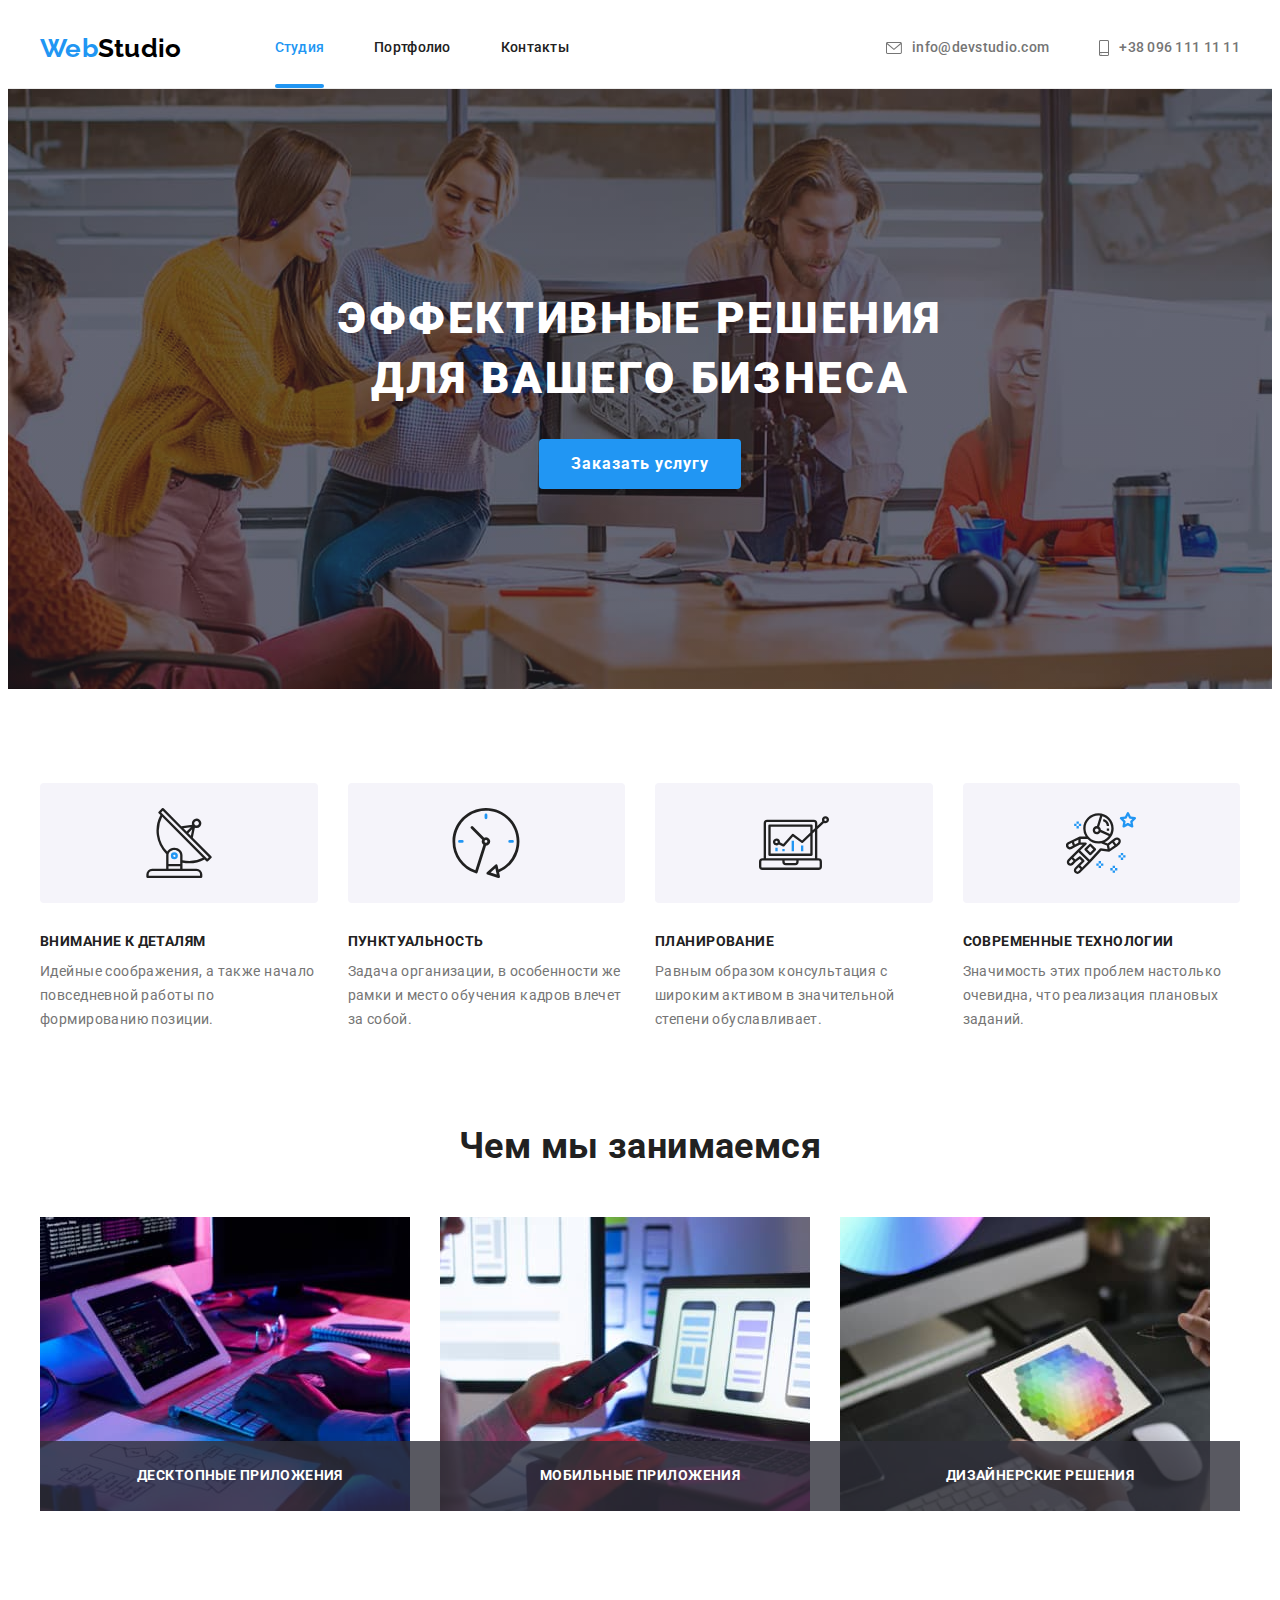
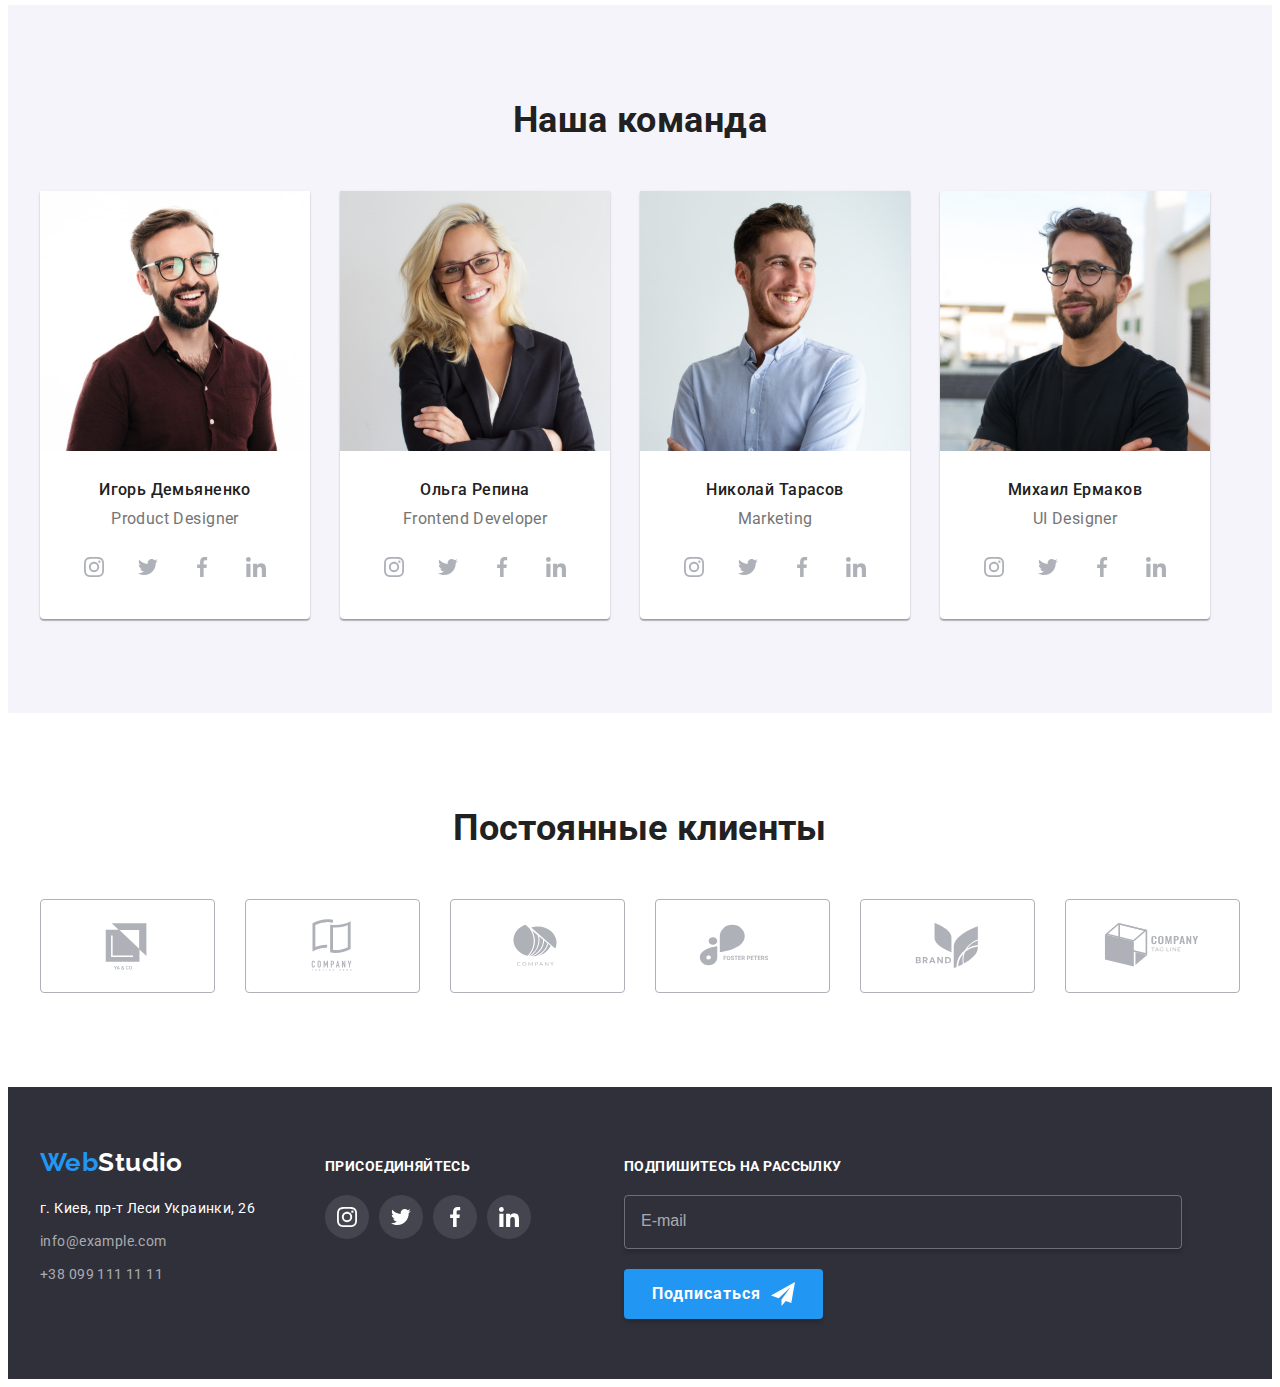
==== index.html @ d8ffeb77 "Copied files from HW-7" ====
<!DOCTYPE html>
<html lang="ru">
  <head>
    <meta charset="UTF-8" />
    <meta http-equiv="X-UA-Compatible" content="IE=edge" />
    <meta name="viewport" content="width=device-width, initial-scale=1.0" />
    <title>Студия</title>
    <!-- FONTS -->
    <link rel="preconnect" href="https://fonts.googleapis.com" />
    <link rel="preconnect" href="https://fonts.gstatic.com" crossorigin />
    <link
      href="https://fonts.googleapis.com/css2?family=Raleway:wght@700&family=Roboto:wght@400;500;700;900&display=swap"
      rel="stylesheet"
    />
    <!-- NORMALIZATION -->
    <link
      rel="stylesheet"
      href="https://cdnjs.cloudflare.com/ajax/libs/modern-normalize/1.1.0/modern-normalize.min.css"
      integrity="sha512-wpPYUAdjBVSE4KJnH1VR1HeZfpl1ub8YT/NKx4PuQ5NmX2tKuGu6U/JRp5y+Y8XG2tV+wKQpNHVUX03MfMFn9Q=="
      crossorigin="anonymous"
      referrerpolicy="no-referrer"
    />
    <!-- CSS -->
    <link rel="stylesheet" href="./css/main.min.css" />
    <!-- JS -->
    <script src="./js/script.js" defer></script>
  </head>

  <body>
    <!-- HEADER -->
    <header class="header">
      <div class="header__container container">
        <!-- NAVIGATION -->
        <nav class="header__nav">
          <a class="header__logo logo" href="./index.html" lang="en">
            Web<span class="logo__second-word">Studio</span>
          </a>
          <ul class="header__pages">
            <li class="header__page">
              <a class="header__page-link header__page-link--active-page" href="./index.html"
                >Студия</a
              >
            </li>

            <li class="header__page">
              <a class="header__page-link" href="./portfolio.html">Портфолио</a>
            </li>

            <li class="header__page">
              <a class="header__page-link" href="./">Контакты</a>
            </li>
          </ul>
        </nav>

        <!-- CONTACTS -->
        <ul class="header__contacts">
          <li class="header__contact">
            <a class="header__contact-link" href="mailto:info@devstudio.com">
              <svg width="16" height="12" class="header__contact-icon">
                <use href="./images/decoration/icons.svg#envelope"></use>
              </svg>
              info@devstudio.com
            </a>
          </li>

          <li class="header__contact">
            <a class="header__contact-link" href="tel:+380961111111">
              <svg width="10" height="16" class="header__contact-icon">
                <use href="./images/decoration/icons.svg#phone"></use>
              </svg>
              +38 096 111 11 11
            </a>
          </li>
        </ul>
      </div>
    </header>

    <!-- MAIN -->
    <main>
      <!-- HERO -->
      <section class="section-hero">
        <div class="container">
          <h1 class="section-hero__section-title">Эффективные решения для вашего бизнеса</h1>
          <button id="section-hero__button" class="section-hero__button" type="button">
            Заказать услугу
          </button>
        </div>

        <!-- MODAL -->
        <div id="modal" class="modal is-hidden">
          <div class="modal__window">
            <button
              id="modal__close-button"
              class="modal__close-button"
              type="button"
              aria-label="Кнопка закрытия модального окна"
            >
              <svg class="modal__close-icon" width="18" height="18">
                <use href="./images/decoration/icons.svg#close-cross"></use>
              </svg>
            </button>
            <h2 class="modal__subtitle">Оставьте свои данные, мы вам перезвоним</h2>
            <form class="modal__request-form" name="callback-request">
              <ul class="modal__fields">
                <li class="modal__field">
                  <label class="modal__input-label" for="request-name"> Имя </label>
                  <input
                    class="name modal__input"
                    type="text"
                    name="name"
                    id="request-name"
                    placeholder=" "
                    autofocus
                    required
                  />
                  <svg class="modal__input-icon" width="18" height="18">
                    <use href="./images/decoration/icons.svg#person"></use>
                  </svg>
                </li>

                <li class="modal__field">
                  <label class="modal__input-label" for="request-phone"> Телефон </label>
                  <input
                    class="phone modal__input"
                    type="tel"
                    name="phone"
                    id="request-phone"
                    placeholder=" "
                    required
                  />
                  <svg class="modal__input-icon" width="18" height="18">
                    <use href="./images/decoration/icons.svg#old-phone"></use>
                  </svg>
                </li>

                <li class="modal__field">
                  <label class="modal__input-label" for="request-mail"> Почта </label>
                  <input
                    class="mail modal__input"
                    type="email"
                    name="mail"
                    id="request-mail"
                    placeholder=" "
                    required
                  />
                  <svg class="modal__input-icon" width="18" height="18">
                    <use href="./images/decoration/icons.svg#envelope-2"></use>
                  </svg>
                </li>

                <li class="modal__field">
                  <label class="modal__input-label" for="request-comment"> Комментарий </label>
                  <textarea
                    class="modal__input modal__input--commentary"
                    name="commentary"
                    id="request-comment"
                    placeholder="Введите текст"
                    autocomplete="off"
                    rows="5"
                  ></textarea>
                </li>
              </ul>

              <label class="modal__agree-label">
                <input
                  class="modal__agree-checkbox"
                  type="checkbox"
                  name="checkbox-agree"
                  required
                />
                <svg class="modal__agree-icon" width="16" height="16">
                  <use href="./images/decoration/icons.svg#check"></use>
                </svg>
                Соглашаюсь с рассылкой и принимаю&nbsp;
                <a class="modal__agreements-link" href="./">Условия договора</a>
              </label>
              <button class="modal__send-button" type="submit">Отправить</button>
            </form>
          </div>
        </div>
      </section>

      <section class="section-advantages">
        <div class="container">
          <h2 class="section-advantages__section-title">Наши преимущества</h2>
          <ul class="section-advantages__advantages-list">
            <li class="section-advantages__advantage">
              <div class="section-advantages__icon-wrapper">
                <svg class="section-advantages__icon" width="70" height="70">
                  <use href="./images/decoration/icons.svg#antenna"></use>
                </svg>
              </div>
              <h3 class="section-advantages__subtitle">Внимание к деталям</h3>
              <p class="section-advantages__text">
                Идейные соображения, а также начало повседневной работы по формированию позиции.
              </p>
            </li>

            <li class="section-advantages__advantage">
              <div class="section-advantages__icon-wrapper">
                <svg class="section-advantages__icon" width="70" height="70">
                  <use href="./images/decoration/icons.svg#clock"></use>
                </svg>
              </div>
              <h3 class="section-advantages__subtitle">Пунктуальность</h3>
              <p class="section-advantages__text">
                Задача организации, в особенности же рамки и место обучения кадров влечет за собой.
              </p>
            </li>

            <li class="section-advantages__advantage">
              <div class="section-advantages__icon-wrapper">
                <svg class="section-advantages__icon" width="70" height="70">
                  <use href="./images/decoration/icons.svg#diagram"></use>
                </svg>
              </div>
              <h3 class="section-advantages__subtitle">Планирование</h3>
              <p class="section-advantages__text">
                Равным образом консультация с широким активом в значительной степени обуславливает.
              </p>
            </li>

            <li class="section-advantages__advantage">
              <div class="section-advantages__icon-wrapper">
                <svg class="section-advantages__icon" width="70" height="70">
                  <use href="./images/decoration/icons.svg#astronaut"></use>
                </svg>
              </div>
              <h3 class="section-advantages__subtitle">Современные технологии</h3>
              <p class="section-advantages__text">
                Значимость этих проблем настолько очевидна, что реализация плановых заданий.
              </p>
            </li>
          </ul>
        </div>
      </section>

      <section class="section-services">
        <div class="container">
          <h2 class="section-services__section-title">Чем мы занимаемся</h2>
          <ul class="section-services__services-list">
            <li class="section-services__service">
              <div class="section-services__img-wrapper">
                <img
                  class="section-services__img"
                  src="./images/content/our-work/whatwedo_1.jpg"
                  alt="Человек набирает текст на планшете за рабочим столом"
                  width="370"
                  height="294"
                />
                <h3 class="section-services__img-description">Десктопные приложения</h3>
              </div>
            </li>
            <li class="section-services__service">
              <div class="section-services__img-wrapper">
                <img
                  class="section-services__img"
                  src="./images/content/our-work/whatwedo_2.jpg"
                  alt="Человек работает за ноутбуком"
                  width="370"
                  height="294"
                />
                <h3 class="section-services__img-description">Мобильные приложения</h3>
              </div>
            </li>
            <li class="section-services__service">
              <div class="section-services__img-wrapper">
                <img
                  class="section-services__img"
                  src="./images/content/our-work/whatwedo_3.jpg"
                  alt="Человек рассматривает цветовую палитру на планшете"
                  width="370"
                  height="294"
                />
                <h3 class="section-services__img-description">Дизайнерские решения</h3>
              </div>
            </li>
          </ul>
        </div>
      </section>

      <section class="section-team">
        <div class="container">
          <h2 class="section-team__section-title">Наша команда</h2>
          <ul class="section-team__team-list">
            <li class="section-team__card">
              <div class="section-team__img-wrapper">
                <img
                  class="section-team__photo"
                  src="./images/content/team/employee_1.jpg"
                  alt="Улыбающийся мужчина в очках"
                  width="270"
                  height="260"
                />
              </div>
              <div class="section-team__card-meta">
                <h3 class="section-team__meta-subtitle">Игорь Демьяненко</h3>
                <p class="section-team__meta-description" lang="en">Product Designer</p>
                <ul class="socials">
                  <li class="socials__social">
                    <a
                      href="https://www.instagram.com"
                      class="socials__link"
                      target="_blank"
                      rel="noopener noreferrer"
                      aria-label="Ссылка на аккаунт в инстаграме"
                    >
                      <svg
                        class="socials__icon"
                        width="20"
                        height="20"
                        aria-label="Ссылка на аккаунт в инстаграме"
                      >
                        <use href="./images/decoration/icons.svg#logo-instagram"></use>
                      </svg>
                    </a>
                  </li>
                  <li class="socials__social">
                    <a
                      href="https://www.twitter.com"
                      class="socials__link"
                      target="_blank"
                      rel="noopener noreferrer"
                      aria-label="Ссылка на аккаунт в твиттере"
                    >
                      <svg class="socials__icon" width="20" height="20">
                        <use href="./images/decoration/icons.svg#logo-twitter"></use>
                      </svg>
                    </a>
                  </li>
                  <li class="socials__social">
                    <a
                      href="https://www.facebook.com"
                      class="socials__link"
                      target="_blank"
                      rel="noopener noreferrer"
                      aria-label="Ссылка на аккаунт в фейсбуке"
                    >
                      <svg class="socials__icon" width="20" height="20">
                        <use href="./images/decoration/icons.svg#logo-facebook"></use>
                      </svg>
                    </a>
                  </li>
                  <li class="socials__social">
                    <a
                      href="https://www.linkedin.com"
                      class="socials__link"
                      target="_blank"
                      rel="noopener noreferrer"
                      aria-label="Ссылка на аккаунт в линкедин"
                    >
                      <svg class="socials__icon" width="20" height="20">
                        <use href="./images/decoration/icons.svg#logo-linkedin"></use>
                      </svg>
                    </a>
                  </li>
                </ul>
              </div>
            </li>

            <li class="section-team__card">
              <div class="section-team__img-wrapper">
                <img
                  class="section-team__photo"
                  src="./images/content/team/employee_2.jpg"
                  alt="Улыбающаяся женщина в очках"
                  width="270"
                  height="260"
                />
              </div>
              <div class="section-team__card-meta">
                <h3 class="section-team__meta-subtitle">Ольга Репина</h3>
                <p class="section-team__meta-description" lang="en">Frontend Developer</p>

                <ul class="socials">
                  <li class="socials__social">
                    <a
                      href="https://www.instagram.com"
                      class="socials__link"
                      target="_blank"
                      rel="noopener noreferrer"
                      aria-label="Ссылка на аккаунт в инстаграме"
                    >
                      <svg
                        class="socials__icon"
                        width="20"
                        height="20"
                        aria-label="Ссылка на аккаунт в инстаграме"
                      >
                        <use href="./images/decoration/icons.svg#logo-instagram"></use>
                      </svg>
                    </a>
                  </li>
                  <li class="socials__social">
                    <a
                      href="https://www.twitter.com"
                      class="socials__link"
                      target="_blank"
                      rel="noopener noreferrer"
                      aria-label="Ссылка на аккаунт в твиттере"
                    >
                      <svg class="socials__icon" width="20" height="20">
                        <use href="./images/decoration/icons.svg#logo-twitter"></use>
                      </svg>
                    </a>
                  </li>
                  <li class="socials__social">
                    <a
                      href="https://www.facebook.com"
                      class="socials__link"
                      target="_blank"
                      rel="noopener noreferrer"
                      aria-label="Ссылка на аккаунт в фейсбуке"
                    >
                      <svg class="socials__icon" width="20" height="20">
                        <use href="./images/decoration/icons.svg#logo-facebook"></use>
                      </svg>
                    </a>
                  </li>
                  <li class="socials__social">
                    <a
                      href="https://www.linkedin.com"
                      class="socials__link"
                      target="_blank"
                      rel="noopener noreferrer"
                      aria-label="Ссылка на аккаунт в линкедине"
                    >
                      <svg class="socials__icon" width="20" height="20">
                        <use href="./images/decoration/icons.svg#logo-linkedin"></use>
                      </svg>
                    </a>
                  </li>
                </ul>
              </div>
            </li>

            <li class="section-team__card">
              <div class="section-team__img-wrapper">
                <img
                  class="section-team__photo"
                  src="./images/content/team/employee_3.jpg"
                  alt="Улыбающийся мужчина"
                  width="270"
                  height="260"
                />
              </div>
              <div class="section-team__card-meta">
                <h3 class="section-team__meta-subtitle">Николай Тарасов</h3>
                <p class="section-team__meta-description" lang="en">Marketing</p>

                <ul class="socials">
                  <li class="socials__social">
                    <a
                      href="https://www.instagram.com"
                      class="socials__link"
                      target="_blank"
                      rel="noopener noreferrer"
                      aria-label="Ссылка на аккаунт в инстаграме"
                    >
                      <svg
                        class="socials__icon"
                        width="20"
                        height="20"
                        aria-label="Ссылка на аккаунт в инстаграме"
                      >
                        <use href="./images/decoration/icons.svg#logo-instagram"></use>
                      </svg>
                    </a>
                  </li>
                  <li class="socials__social">
                    <a
                      href="https://www.twitter.com"
                      class="socials__link"
                      target="_blank"
                      rel="noopener noreferrer"
                      aria-label="Ссылка на аккаунт в твиттере"
                    >
                      <svg class="socials__icon" width="20" height="20">
                        <use href="./images/decoration/icons.svg#logo-twitter"></use>
                      </svg>
                    </a>
                  </li>
                  <li class="socials__social">
                    <a
                      href="https://www.facebook.com"
                      class="socials__link"
                      target="_blank"
                      rel="noopener noreferrer"
                      aria-label="Ссылка на аккаунт в фейсбуке"
                    >
                      <svg class="socials__icon" width="20" height="20">
                        <use href="./images/decoration/icons.svg#logo-facebook"></use>
                      </svg>
                    </a>
                  </li>
                  <li class="socials__social">
                    <a
                      href="https://www.linkedin.com"
                      class="socials__link"
                      target="_blank"
                      rel="noopener noreferrer"
                      aria-label="Ссылка на аккаунт в линкедине"
                    >
                      <svg class="socials__icon" width="20" height="20">
                        <use href="./images/decoration/icons.svg#logo-linkedin"></use>
                      </svg>
                    </a>
                  </li>
                </ul>
              </div>
            </li>

            <li class="section-team__card">
              <div class="section-team__img-wrapper">
                <img
                  class="section-team__photo"
                  src="./images/content/team/employee_4.jpg"
                  alt="Улыбающийся мужчина в очках"
                  width="270"
                  height="260"
                />
              </div>
              <div class="section-team__card-meta">
                <h3 class="section-team__meta-subtitle">Михаил Ермаков</h3>
                <p class="section-team__meta-description" lang="en">UI Designer</p>

                <ul class="socials">
                  <li class="socials__social">
                    <a
                      href="https://www.instagram.com"
                      class="socials__link"
                      target="_blank"
                      rel="noopener noreferrer"
                      aria-label="Ссылка на аккаунт в инстаграме"
                    >
                      <svg
                        class="socials__icon"
                        width="20"
                        height="20"
                        aria-label="Ссылка на аккаунт в инстаграме"
                      >
                        <use href="./images/decoration/icons.svg#logo-instagram"></use>
                      </svg>
                    </a>
                  </li>
                  <li class="socials__social">
                    <a
                      href="https://www.twitter.com"
                      class="socials__link"
                      target="_blank"
                      rel="noopener noreferrer"
                      aria-label="Ссылка на аккаунт в твиттере"
                    >
                      <svg class="socials__icon" width="20" height="20">
                        <use href="./images/decoration/icons.svg#logo-twitter"></use>
                      </svg>
                    </a>
                  </li>
                  <li class="socials__social">
                    <a
                      href="https://www.facebook.com"
                      class="socials__link"
                      target="_blank"
                      rel="noopener noreferrer"
                      aria-label="Ссылка на аккаунт в фейсбуке"
                    >
                      <svg class="socials__icon" width="20" height="20">
                        <use href="./images/decoration/icons.svg#logo-facebook"></use>
                      </svg>
                    </a>
                  </li>
                  <li class="socials__social">
                    <a
                      href="https://www.linkedin.com"
                      class="socials__link"
                      target="_blank"
                      rel="noopener noreferrer"
                      aria-label="Ссылка на аккаунт в линкедине"
                    >
                      <svg class="socials__icon" width="20" height="20">
                        <use href="./images/decoration/icons.svg#logo-linkedin"></use>
                      </svg>
                    </a>
                  </li>
                </ul>
              </div>
            </li>
          </ul>
        </div>
      </section>

      <section class="section-clients">
        <div class="container">
          <h2 class="section-clients__section-title">Постоянные клиенты</h2>
          <ul class="section-clients__clients-list">
            <li class="section-clients__client">
              <a
                href="./"
                class="section-clients__link"
                target="_blank"
                rel="noopener noreferrer"
                aria-label="Ссылка на страницу клиента 1"
              >
                <svg width="106" height="60" class="section-clients__icon">
                  <use href="./images/decoration/icons.svg#logo-client-1"></use>
                </svg>
              </a>
            </li>

            <li class="section-clients__client">
              <a
                href="./"
                class="section-clients__link"
                target="_blank"
                rel="noopener noreferrer"
                aria-label="Ссылка на страницу клиента 2"
              >
                <svg width="106" height="60" class="section-clients__icon">
                  <use href="./images/decoration/icons.svg#logo-client-2"></use>
                </svg>
              </a>
            </li>

            <li class="section-clients__client">
              <a
                href="./"
                class="section-clients__link"
                target="_blank"
                rel="noopener noreferrer"
                aria-label="Ссылка на страницу клиента 3"
              >
                <svg width="106" height="60" class="section-clients__icon">
                  <use href="./images/decoration/icons.svg#logo-client-3"></use>
                </svg>
              </a>
            </li>

            <li class="section-clients__client">
              <a
                href="./"
                class="section-clients__link"
                target="_blank"
                rel="noopener noreferrer"
                aria-label="Ссылка на страницу клиента 4"
              >
                <svg width="106" height="60" class="section-clients__icon">
                  <use href="./images/decoration/icons.svg#logo-client-4"></use>
                </svg>
              </a>
            </li>

            <li class="section-clients__client">
              <a
                href="./"
                class="section-clients__link"
                target="_blank"
                rel="noopener noreferrer"
                aria-label="Ссылка на страницу клиента 5"
              >
                <svg width="106" height="60" class="section-clients__icon">
                  <use href="./images/decoration/icons.svg#logo-client-5"></use>
                </svg>
              </a>
            </li>

            <li class="section-clients__client">
              <a
                href="./"
                class="section-clients__link"
                target="_blank"
                rel="noopener noreferrer"
                aria-label="Ссылка на страницу клиента 6"
              >
                <svg width="106" height="60" class="section-clients__icon">
                  <use href="./images/decoration/icons.svg#logo-client-6"></use>
                </svg>
              </a>
            </li>
          </ul>
        </div>
      </section>
    </main>

    <!-- FOOTER -->
    <footer class="footer">
      <div class="footer__container container">
        <div class="footer__studio-info">
          <a class="footer__logo logo" href="./index.html" lang="en">
            Web<span class="logo__second-word logo__second-word--light">Studio</span>
          </a>

          <address class="footer__addresses">
            <ul class="footer__addresses-list">
              <li class="footer__address">
                <a
                  class="footer__address-link"
                  href="https://tinyurl.com/yckhjt74"
                  target="_blank"
                  rel="noopener noreferrer"
                >
                  г. Киев, пр-т Леси Украинки, 26
                </a>
              </li>
              <li class="footer__address">
                <a class="footer__address-link" href="mailto:info@example.com">info@example.com</a>
              </li>
              <li class="footer__address">
                <a class="footer__address-link" href="tel:+380991111111">+38 099 111 11 11</a>
              </li>
            </ul>
          </address>
        </div>

        <div class="footer__follow-us">
          <h2 class="footer__follow-subtitle">Присоединяйтесь</h2>
          <ul class="socials">
            <li class="socials__social">
              <a
                href="https://www.instagram.com"
                class="footer__socials-link socials__link"
                target="_blank"
                rel="noopener noreferrer"
                aria-label="Ссылка на аккаунт в инстаграме"
              >
                <svg
                  class="socials__icon"
                  width="20"
                  height="20"
                  aria-label="Ссылка на аккаунт в инстаграме"
                >
                  <use href="./images/decoration/icons.svg#logo-instagram"></use>
                </svg>
              </a>
            </li>
            <li class="socials__social">
              <a
                href="https://www.twitter.com"
                class="footer__socials-link socials__link"
                target="_blank"
                rel="noopener noreferrer"
                aria-label="Ссылка на аккаунт в твиттере"
              >
                <svg class="socials__icon" width="20" height="20">
                  <use href="./images/decoration/icons.svg#logo-twitter"></use>
                </svg>
              </a>
            </li>
            <li class="socials__social">
              <a
                href="https://www.facebook.com"
                class="footer__socials-link socials__link"
                target="_blank"
                rel="noopener noreferrer"
                aria-label="Ссылка на аккаунт в фейсбуке"
              >
                <svg class="socials__icon" width="20" height="20">
                  <use href="./images/decoration/icons.svg#logo-facebook"></use>
                </svg>
              </a>
            </li>
            <li class="socials__social">
              <a
                href="https://www.linkedin.com"
                class="footer__socials-link socials__link"
                target="_blank"
                rel="noopener noreferrer"
                aria-label="Ссылка на аккаунт в линкедине"
              >
                <svg class="socials__icon" width="20" height="20">
                  <use href="./images/decoration/icons.svg#logo-linkedin"></use>
                </svg>
              </a>
            </li>
          </ul>
        </div>

        <form class="footer__subscribe" name="form-subscribe">
          <h2 class="footer__subscribe-subtitle">Подпишитесь на рассылку</h2>
          <input
            class="footer__mail-input"
            name="email"
            type="email"
            placeholder="E-mail"
            aria-label="поле ввода электронной почты"
            required
          />
          <button class="footer__button-send" type="submit">
            Подписаться
            <svg class="footer__button-icon" width="24" height="24">
              <use href="./images/decoration/icons.svg#paperplane"></use>
            </svg>
          </button>
        </form>
      </div>
    </footer>
  </body>
</html>
---- css/main.min.css ----
.section-portfolio__button-filter,.modal__send-button,.section-hero__button,.footer__button-send{font-family:inherit;font-weight:500;font-size:16px;line-height:1.625;letter-spacing:inherit;border-radius:4px;min-width:73px;padding:6px 22px;background-color:#f5f4fa;border-width:0px;color:#212121}.section-portfolio__button-filter:hover,.modal__send-button:hover,.section-hero__button:hover,.footer__button-send:hover,.section-portfolio__button-filter:focus,.modal__send-button:focus,.section-hero__button:focus,.footer__button-send:focus{background-color:#2196f3;-webkit-box-shadow:0px 3px 1px rgba(0,0,0,.1),0px 1px 2px rgba(0,0,0,.08),0px 2px 2px rgba(0,0,0,.12);box-shadow:0px 3px 1px rgba(0,0,0,.1),0px 1px 2px rgba(0,0,0,.08),0px 2px 2px rgba(0,0,0,.12);color:#fff;cursor:pointer}.modal__send-button,.section-hero__button,.footer__button-send{font-weight:700;line-height:1.875;letter-spacing:.06em;padding:10px 32px;background-color:#2196f3;-webkit-box-shadow:0px 4px 4px rgba(0,0,0,.15);box-shadow:0px 4px 4px rgba(0,0,0,.15);color:#fff;-webkit-transition:background-color 250ms cubic-bezier(0.4, 0, 0.2, 1);transition:background-color 250ms cubic-bezier(0.4, 0, 0.2, 1)}.modal__send-button:hover,.section-hero__button:hover,.footer__button-send:hover,.modal__send-button:focus,.section-hero__button:focus,.footer__button-send:focus{background-color:#188ce8;-webkit-box-shadow:0px 4px 4px rgba(0,0,0,.15);box-shadow:0px 4px 4px rgba(0,0,0,.15)}.section-portfolio__card-link,.logo,.footer__address-link,.header__contact-link,.header__page-link{text-decoration:none;font-style:normal}.section-portfolio__card-link:hover,.logo:hover,.footer__address-link:hover,.header__contact-link:hover,.header__page-link:hover{cursor:pointer}.footer__address-link,.header__contact-link,.header__page-link{-webkit-transition:color 250ms cubic-bezier(0.4, 0, 0.2, 1);transition:color 250ms cubic-bezier(0.4, 0, 0.2, 1)}.footer__address-link:hover,.header__contact-link:hover,.header__page-link:hover,.footer__address-link:focus,.header__contact-link:focus,.header__page-link:focus{color:#2196f3}.footer__container,.section-portfolio__filters,.section-clients__link,.section-services__img-description,.section-advantages__icon-wrapper,.modal__close-button,.header__container,.socials__link,.modal__agree-label,.modal__request-form,.footer__button-send,.header__contact-link,.header__contacts,.header__pages,.header__nav{display:-webkit-box;display:-ms-flexbox;display:flex}.modal__agree-label,.modal__request-form,.footer__button-send,.header__contact-link,.header__contacts,.header__pages,.header__nav{-webkit-box-align:center;-ms-flex-align:center;align-items:center}.section-portfolio__filters,.section-clients__link,.section-services__img-description,.section-advantages__icon-wrapper,.modal__close-button,.header__container,.socials__link{-webkit-box-align:center;-ms-flex-align:center;align-items:center;-webkit-box-pack:center;-ms-flex-pack:center;justify-content:center}.modal__input,.footer__mail-input{height:40px;border-width:1px;border-radius:4px;border-style:solid;-webkit-transition:border-color 250ms cubic-bezier(0.4, 0, 0.2, 1);transition:border-color 250ms cubic-bezier(0.4, 0, 0.2, 1)}.modal__input:focus,.footer__mail-input:focus,.modal__input:active,.footer__mail-input:active{border-color:#2196f3}.section-clients__icon,.modal__close-icon,.footer__button-icon,.header__contact-icon,.socials__link{fill:currentColor}.section-portfolio,.section-clients,.section-team,.section-services,.section-advantages,.section-hero{padding-top:94px;padding-bottom:94px}.section-clients__section-title,.section-team__section-title,.section-services__section-title{font-weight:700;font-size:36px;line-height:1.17;text-align:center;margin-bottom:50px;color:#212121}.section-portfolio__projects,.section-portfolio__filters,.section-clients__clients-list,.section-team__team-list,.section-services__services-list,.section-advantages__advantages-list,.modal__fields,.footer__addresses-list,.header__contacts,.header__pages,.socials{list-style:none}.section-portfolio__section-title,.section-advantages__section-title,.modal__agree-checkbox{position:absolute;width:1px;height:1px;margin:-1px;border:0;padding:0;white-space:nowrap;-webkit-clip-path:inset(100%);clip-path:inset(100%);clip:rect(0 0 0 0);overflow:hidden}a{color:currentColor}p,h1,h2,h3,h4,h5,h6,ul{margin:0;padding:0}img{display:block;height:auto;max-width:100%}input:active,input:focus,textarea:active,textarea:focus{outline:none}body{font-family:"Roboto" , sans-serif;font-weight:400;font-size:14px;line-height:1.72;letter-spacing:.03em;background-color:#fff;color:#757575}.container{width:1200px;margin:0 auto;padding:0 15px}.hidden{display:none}.logo{font-family:"Raleway" , sans-serif;font-weight:700;font-size:26px;line-height:1.17;color:#2196f3}.logo__second-word{color:#000}.logo__second-word--light{color:#fff}.socials{display:-webkit-box;display:-ms-flexbox;display:flex;-ms-flex-wrap:wrap;flex-wrap:wrap;margin-top:-10px;margin-left:-10px}.socials__social{margin-top:10px;margin-left:10px;width:44px;height:44px}.socials__link{width:100%;height:100%;border-radius:50%;color:#afb1b8;-webkit-transition:background-color 250ms cubic-bezier(0.4, 0, 0.2, 1) , color 250ms cubic-bezier(0.4, 0, 0.2, 1);transition:background-color 250ms cubic-bezier(0.4, 0, 0.2, 1) , color 250ms cubic-bezier(0.4, 0, 0.2, 1)}.socials__link:hover,.socials__link:focus{background-color:#2196f3;color:#fff}.header{font-weight:500;line-height:1.14;letter-spacing:.02em;border-bottom:1px solid #ececec}.header__logo{margin-right:93px;margin-bottom:0px}.header__pages{color:#212121}.header__page:not(:last-child),.header__contact:not(:last-child){margin-right:50px}.header__page-link--active-page{position:relative;color:#2196f3}.header__page-link--active-page::after{content:"";position:absolute;left:0;bottom:-1px;width:100%;height:4px;border-radius:2px;background-color:currentColor}.header__page-link,.header__contact-link{padding:32px 0}.header__contacts{margin-left:auto}.header__contact-link{white-space:nowrap}.header__contact-icon{margin-right:10px}.footer{padding:60px 0;background-color:#2f303a}.footer__container{-webkit-box-align:start;-ms-flex-align:start;align-items:flex-start}.footer__studio-info{margin-right:70px}.footer__logo{display:inline-block;margin-bottom:20px}.footer__addresses-list{line-height:1.71;color:#fff}.footer__address:not(:last-child){margin-bottom:9px}.footer__address:not(:nth-child(1)){color:rgba(255,255,255,.6)}.footer__subscribe-subtitle,.footer__follow-subtitle{font-size:14px;line-height:1.14;text-transform:uppercase;margin-bottom:20px}.footer__subscribe,.footer__follow-us{padding-top:12px;color:#fff}.footer__follow-us{margin-right:93px}.footer__socials-link{background-color:rgba(255,255,255,.1);color:#fff}.footer__subscribe{display:-webkit-box;display:-ms-flexbox;display:flex;-ms-flex-wrap:wrap;flex-wrap:wrap;max-width:570px;min-width:450px;margin-bottom:-20px}.footer__mail-input{-ms-flex-negative:0;flex-shrink:0;-webkit-box-flex:1;-ms-flex-positive:1;flex-grow:1;min-width:358px;height:50px;margin-right:12px;margin-bottom:20px;padding-left:16px;border:1px solid rgba(255,255,255,.3);background-color:rgba(0,0,0,0);-webkit-box-shadow:0px 4px 4px 0px rgba(0,0,0,.15);box-shadow:0px 4px 4px 0px rgba(0,0,0,.15);color:inherit}.footer__mail-input::-webkit-input-placeholder{font-size:16px;line-height:1.25;color:rgba(255,255,255,.6)}.footer__mail-input::-moz-placeholder{font-size:16px;line-height:1.25;color:rgba(255,255,255,.6)}.footer__mail-input:-ms-input-placeholder{font-size:16px;line-height:1.25;color:rgba(255,255,255,.6)}.footer__mail-input::-ms-input-placeholder{font-size:16px;line-height:1.25;color:rgba(255,255,255,.6)}.footer__mail-input::placeholder{font-size:16px;line-height:1.25;color:rgba(255,255,255,.6)}.footer__button-send{margin-bottom:20px;padding-right:28px;padding-left:28px}.footer__button-icon{margin-left:10px}.section-hero{text-align:center;padding:200px 0;margin:0 auto;min-width:1200px;max-width:1600px;background-color:#c4c4c4;background-image:-webkit-gradient(linear, left top, left bottom, from(rgba(47, 48, 58, 0.4)), to(rgba(47, 48, 58, 0.4))),url(../images/decoration/hero-bg.jpg);background-image:linear-gradient(rgba(47, 48, 58, 0.4), rgba(47, 48, 58, 0.4)),url(../images/decoration/hero-bg.jpg);background-clip:border-box;background-repeat:no-repeat;background-position:center;color:#fff}.section-hero__section-title{font-weight:900;font-size:44px;line-height:1.36;letter-spacing:.06em;text-transform:uppercase;margin:0 auto 30px;max-width:696px}.modal{position:fixed;top:0px;left:0px;width:100vw;height:100vh;z-index:10;background-color:rgba(0,0,0,.2);opacity:1;-webkit-transition:opacity 250ms cubic-bezier(0.4, 0, 0.2, 1);transition:opacity 250ms cubic-bezier(0.4, 0, 0.2, 1)}.modal.is-hidden{opacity:0;pointer-events:none}.modal__window{position:absolute;top:50%;left:50%;max-width:528px;min-width:-webkit-min-content;min-width:-moz-min-content;min-width:min-content;width:80%;min-height:581px;padding:40px;border-radius:4px;background-color:#fff;-webkit-box-shadow:0px 1px 3px rgba(0,0,0,.12),0px 1px 1px rgba(0,0,0,.14),0px 2px 1px rgba(0,0,0,.2);box-shadow:0px 1px 3px rgba(0,0,0,.12),0px 1px 1px rgba(0,0,0,.14),0px 2px 1px rgba(0,0,0,.2);color:#757575;-webkit-transform:translate(-50%, -50%) scale(1, 1);transform:translate(-50%, -50%) scale(1, 1);-webkit-transition:-webkit-transform 250ms cubic-bezier(0.4, 0, 0.2, 1);transition:-webkit-transform 250ms cubic-bezier(0.4, 0, 0.2, 1);transition:transform 250ms cubic-bezier(0.4, 0, 0.2, 1);transition:transform 250ms cubic-bezier(0.4, 0, 0.2, 1), -webkit-transform 250ms cubic-bezier(0.4, 0, 0.2, 1)}.modal.is-hidden .modal__window{-webkit-transform:translate(-50%, -50%) scale(0.1, 0.1);transform:translate(-50%, -50%) scale(0.1, 0.1);pointer-events:none;visibility:hidden}.modal__close-button{position:absolute;right:8px;top:8px;width:30px;height:30px;border:1px solid rgba(0,0,0,.1);border-radius:50%;background-color:inherit;color:#000;-webkit-transition:color 250ms cubic-bezier(0.4, 0, 0.2, 1);transition:color 250ms cubic-bezier(0.4, 0, 0.2, 1)}.modal__close-button:hover,.modal__close-button:focus{color:#2196f3}.modal__subtitle{font-size:20px;line-height:1.17;margin-bottom:12px;color:#212121}.modal__request-form{-webkit-box-orient:vertical;-webkit-box-direction:normal;-ms-flex-direction:column;flex-direction:column}.modal__fields{text-align:left;width:100%;margin-bottom:20px}.modal__field{position:relative;color:#212121}.modal__input-label{font-size:12px;line-height:1.16;display:block;margin-bottom:4px;color:#757575}.modal__input{display:block;width:100%;padding-left:42px;border-color:rgba(33,33,33,.2)}.modal__input:not(:last-child){margin-bottom:10px}.modal__input--commentary{height:120px;padding:12px 16px;resize:none}.modal__input--commentary::-webkit-input-placeholder{color:rgba(117,117,117,.5)}.modal__input--commentary::-moz-placeholder{color:rgba(117,117,117,.5)}.modal__input--commentary:-ms-input-placeholder{color:rgba(117,117,117,.5)}.modal__input--commentary::-ms-input-placeholder{color:rgba(117,117,117,.5)}.modal__input--commentary::placeholder{color:rgba(117,117,117,.5)}.modal__input-icon{position:absolute;left:12px;bottom:20px;-webkit-transform:translate(0, 50%);transform:translate(0, 50%);fill:currentColor;-webkit-transition:fill 250ms cubic-bezier(0.4, 0, 0.2, 1);transition:fill 250ms cubic-bezier(0.4, 0, 0.2, 1)}.modal__input:active+.modal__input-icon,.modal__input:focus+.modal__input-icon{fill:#2196f3}.modal__agree-label{text-align:left;-ms-flex-wrap:wrap;flex-wrap:wrap;margin-bottom:30px}.modal__agree-icon{-ms-flex-negative:0;flex-shrink:0;margin-right:8px;border:2px solid #212121;border-radius:2px;fill:rgba(0,0,0,0);-webkit-transition:background-color 250ms cubic-bezier(0.4, 0, 0.2, 1) , border-width 250ms cubic-bezier(0.4, 0, 0.2, 1) , fill 250ms cubic-bezier(0.4, 0, 0.2, 1);transition:background-color 250ms cubic-bezier(0.4, 0, 0.2, 1) , border-width 250ms cubic-bezier(0.4, 0, 0.2, 1) , fill 250ms cubic-bezier(0.4, 0, 0.2, 1)}.modal__agree-checkbox:focus+.modal__agree-icon{background-color:rgba(33,150,243,.5);border-style:dotted}.modal__agree-checkbox:checked+.modal__agree-icon{background-color:#2196f3;border-width:0px;fill:#fff}.modal__agreements-link{color:#2196f3}.modal__send-button{padding-right:55px;padding-left:55px;margin-bottom:0px}.section-advantages__advantages-list{display:-webkit-box;display:-ms-flexbox;display:flex;-ms-flex-wrap:wrap;flex-wrap:wrap;margin-top:-30px;margin-left:-30px}.section-advantages__advantage{margin-top:30px;margin-left:30px;-ms-flex-preferred-size:calc(25% - 30px);flex-basis:calc(25% - 30px);max-width:-webkit-max-content;max-width:-moz-max-content;max-width:max-content;min-width:-webkit-min-content;min-width:-moz-min-content;min-width:min-content}.section-advantages__icon-wrapper{width:100%;height:120px;margin-bottom:30px;border-radius:4px;background-color:#f5f4fa}.section-advantages__subtitle{font-weight:700;font-size:14px;line-height:1.17;text-transform:uppercase;margin-bottom:10px;color:#212121}.section-services{padding-top:0}.section-services__services-list{display:-webkit-box;display:-ms-flexbox;display:flex;margin-top:-30px;margin-left:-30px}.section-services__service{margin-top:30px;margin-left:30px;-ms-flex-preferred-size:calc(33.3333333333% - 30px);flex-basis:calc(33.3333333333% - 30px);max-width:-webkit-max-content;max-width:-moz-max-content;max-width:max-content;min-width:-webkit-min-content;min-width:-moz-min-content;min-width:min-content}.section-services__img-wrapper{position:relative}.section-services__img-description{position:absolute;left:0px;bottom:0px;width:100%;height:70px;padding:0 15px;color:#fff;font-size:14px;line-height:1.14;text-align:center;text-transform:uppercase;background-color:rgba(47,48,58,.8)}.section-team{font-size:16px;line-height:1.17;text-align:center;background-color:#f5f4fa}.section-team__team-list{display:-webkit-box;display:-ms-flexbox;display:flex;margin-top:-30px;margin-left:-30px}.section-team__card{margin-top:30px;margin-left:30px;-ms-flex-preferred-size:calc(25% - 30px);flex-basis:calc(25% - 30px);max-width:-webkit-max-content;max-width:-moz-max-content;max-width:max-content;min-width:-webkit-min-content;min-width:-moz-min-content;min-width:min-content;-webkit-box-shadow:0px 1px 3px rgba(0,0,0,.12),0px 1px 1px rgba(0,0,0,.14),0px 2px 1px rgba(0,0,0,.2);box-shadow:0px 1px 3px rgba(0,0,0,.12),0px 1px 1px rgba(0,0,0,.14),0px 2px 1px rgba(0,0,0,.2);border-radius:0px 0px 4px 4px;background-color:#fff}.section-team__card-meta{padding:30px 32px}.section-team__meta-subtitle{font-weight:500;font-size:inherit;margin-bottom:10px;color:#212121}.section-team__meta-description{margin-bottom:16px}.section-clients__clients-list{display:-webkit-box;display:-ms-flexbox;display:flex;-ms-flex-wrap:wrap;flex-wrap:wrap;margin-top:-30px;margin-left:-30px}.section-clients__client{margin-top:30px;margin-left:30px;-ms-flex-preferred-size:calc(16.6666666667% - 30px);flex-basis:calc(16.6666666667% - 30px);max-width:100%;min-width:-webkit-min-content;min-width:-moz-min-content;min-width:min-content}.section-clients__link{height:92px;border:1px solid #afb1b8;border-radius:4px;color:#afb1b8;-webkit-transition:border-color 250ms cubic-bezier(0.4, 0, 0.2, 1) , color 250ms cubic-bezier(0.4, 0, 0.2, 1);transition:border-color 250ms cubic-bezier(0.4, 0, 0.2, 1) , color 250ms cubic-bezier(0.4, 0, 0.2, 1)}.section-clients__link:hover,.section-clients__link:focus{border-color:#2196f3;color:#2196f3}.section-portfolio{margin:0;padding:94px 0}.section-portfolio__filters{margin-bottom:50px}.section-portfolio__filter:not(:last-child){margin-right:8px}.section-portfolio__button-filter--active{background-color:#2196f3;-webkit-box-shadow:0px 3px 1px rgba(0,0,0,.1),0px 1px 2px rgba(0,0,0,.08),0px 2px 2px rgba(0,0,0,.12);box-shadow:0px 3px 1px rgba(0,0,0,.1),0px 1px 2px rgba(0,0,0,.08),0px 2px 2px rgba(0,0,0,.12);color:#fff}.section-portfolio__projects{display:-webkit-box;display:-ms-flexbox;display:flex;-ms-flex-wrap:wrap;flex-wrap:wrap;margin-top:-30px;margin-left:-30px}.section-portfolio__card{margin-top:30px;margin-left:30px;-ms-flex-preferred-size:calc(33.3333333333% - 30px);flex-basis:calc(33.3333333333% - 30px);max-width:-webkit-max-content;max-width:-moz-max-content;max-width:max-content;min-width:-webkit-min-content;min-width:-moz-min-content;min-width:min-content}.section-portfolio__card-link{display:block;-webkit-transition:-webkit-box-shadow 250ms cubic-bezier(0.4, 0, 0.2, 1);transition:-webkit-box-shadow 250ms cubic-bezier(0.4, 0, 0.2, 1);transition:box-shadow 250ms cubic-bezier(0.4, 0, 0.2, 1);transition:box-shadow 250ms cubic-bezier(0.4, 0, 0.2, 1), -webkit-box-shadow 250ms cubic-bezier(0.4, 0, 0.2, 1)}.section-portfolio__card-link:hover,.section-portfolio__card-link:focus{-webkit-box-shadow:0px 1px 1px rgba(0,0,0,.12),0px 4px 4px rgba(0,0,0,.06),1px 4px 6px rgba(0,0,0,.16);box-shadow:0px 1px 1px rgba(0,0,0,.12),0px 4px 4px rgba(0,0,0,.06),1px 4px 6px rgba(0,0,0,.16)}.section-portfolio__img-wrapper{position:relative;overflow:hidden}.section-portfolio__proj-details{font-size:18px;line-height:1.55;position:absolute;top:0px;left:0px;-webkit-transform:translateY(100%);transform:translateY(100%);width:100%;height:100%;padding:17% 24px;background-color:rgba(33,150,243,.9);color:#fff;overflow:auto;-webkit-transition:-webkit-transform 250ms cubic-bezier(0.4, 0, 0.2, 1);transition:-webkit-transform 250ms cubic-bezier(0.4, 0, 0.2, 1);transition:transform 250ms cubic-bezier(0.4, 0, 0.2, 1);transition:transform 250ms cubic-bezier(0.4, 0, 0.2, 1), -webkit-transform 250ms cubic-bezier(0.4, 0, 0.2, 1)}.section-portfolio__card-link:hover .section-portfolio__proj-details,.section-portfolio__card-link:focus .section-portfolio__proj-details{-webkit-transform:translateY(0);transform:translateY(0)}.section-portfolio__card-meta{padding:20px 24px;border:1px solid #eee;border-top:none}.section-portfolio__meta-subtitle{font-weight:700;font-size:18px;line-height:2;letter-spacing:.06em;margin-bottom:4px;color:#212121}.section-portfolio__meta-description{font-size:16px;line-height:1.875}/*# sourceMappingURL=main.min.css.map */
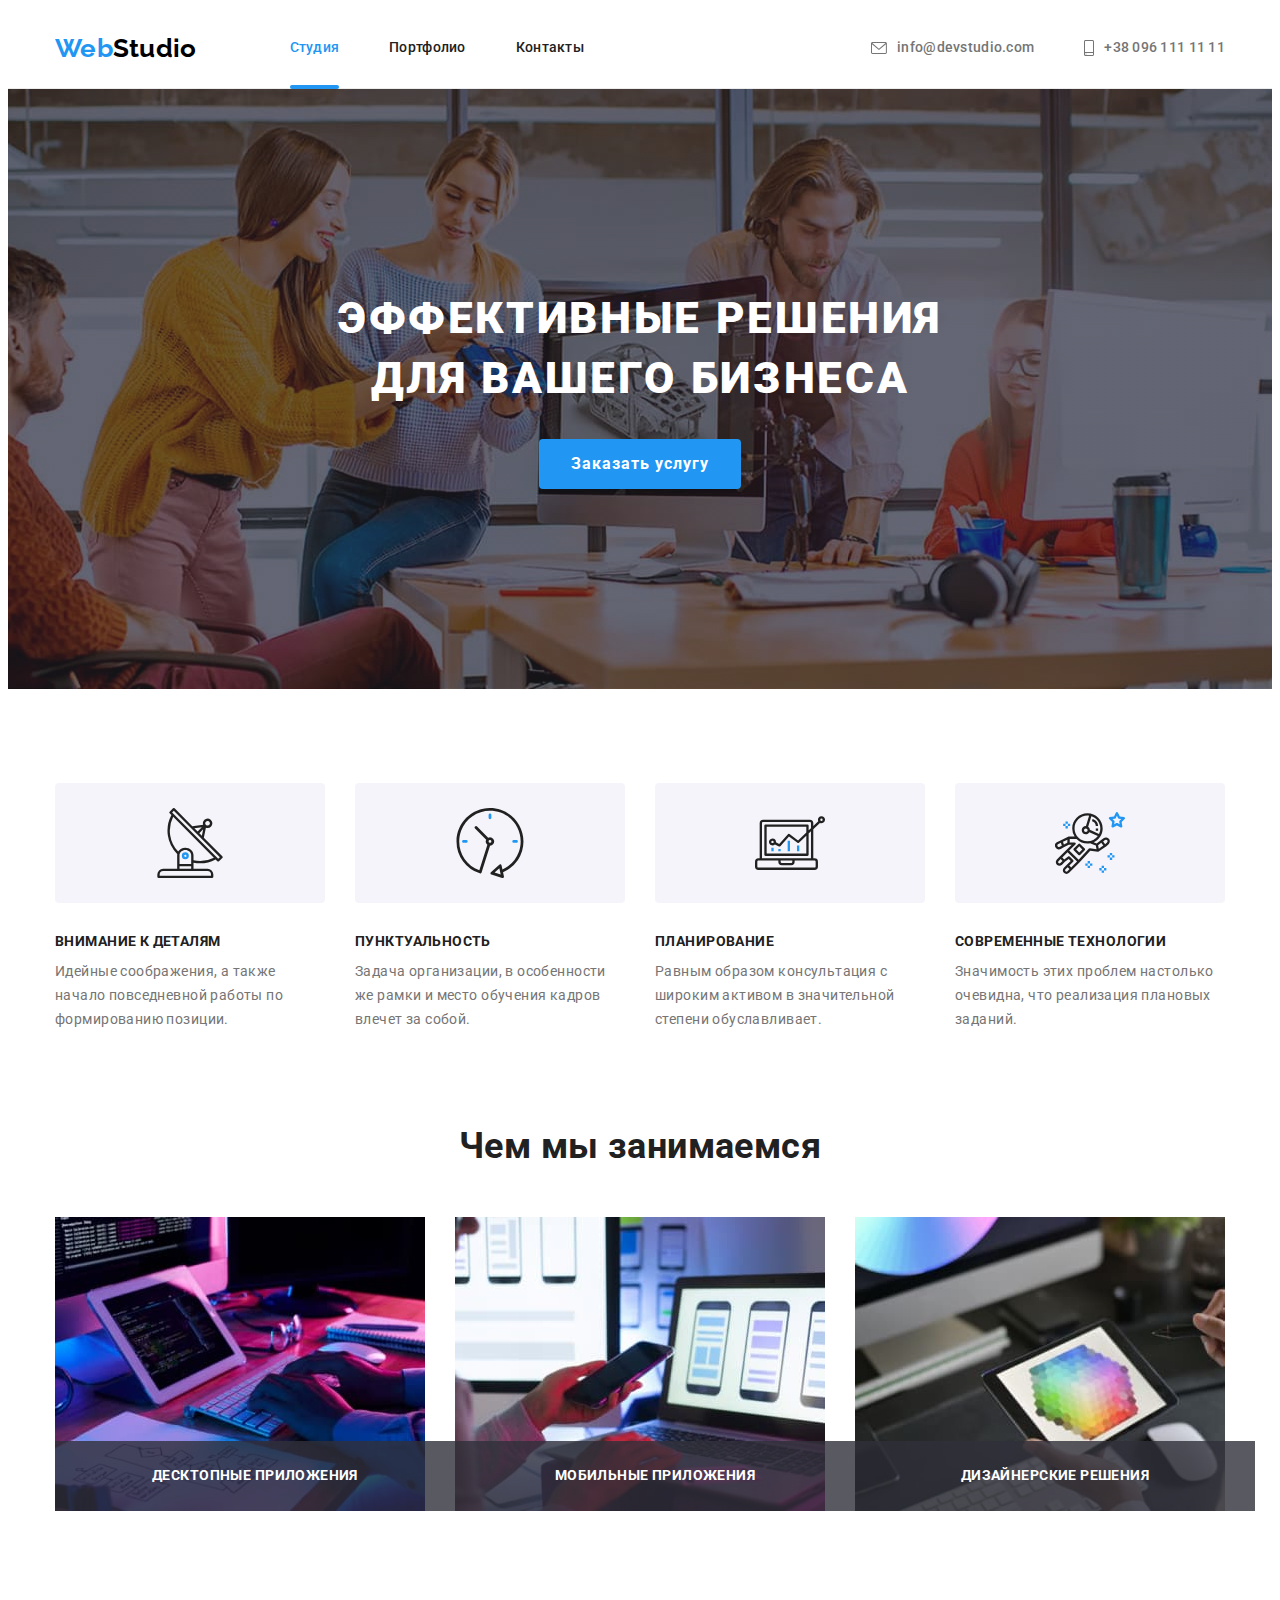
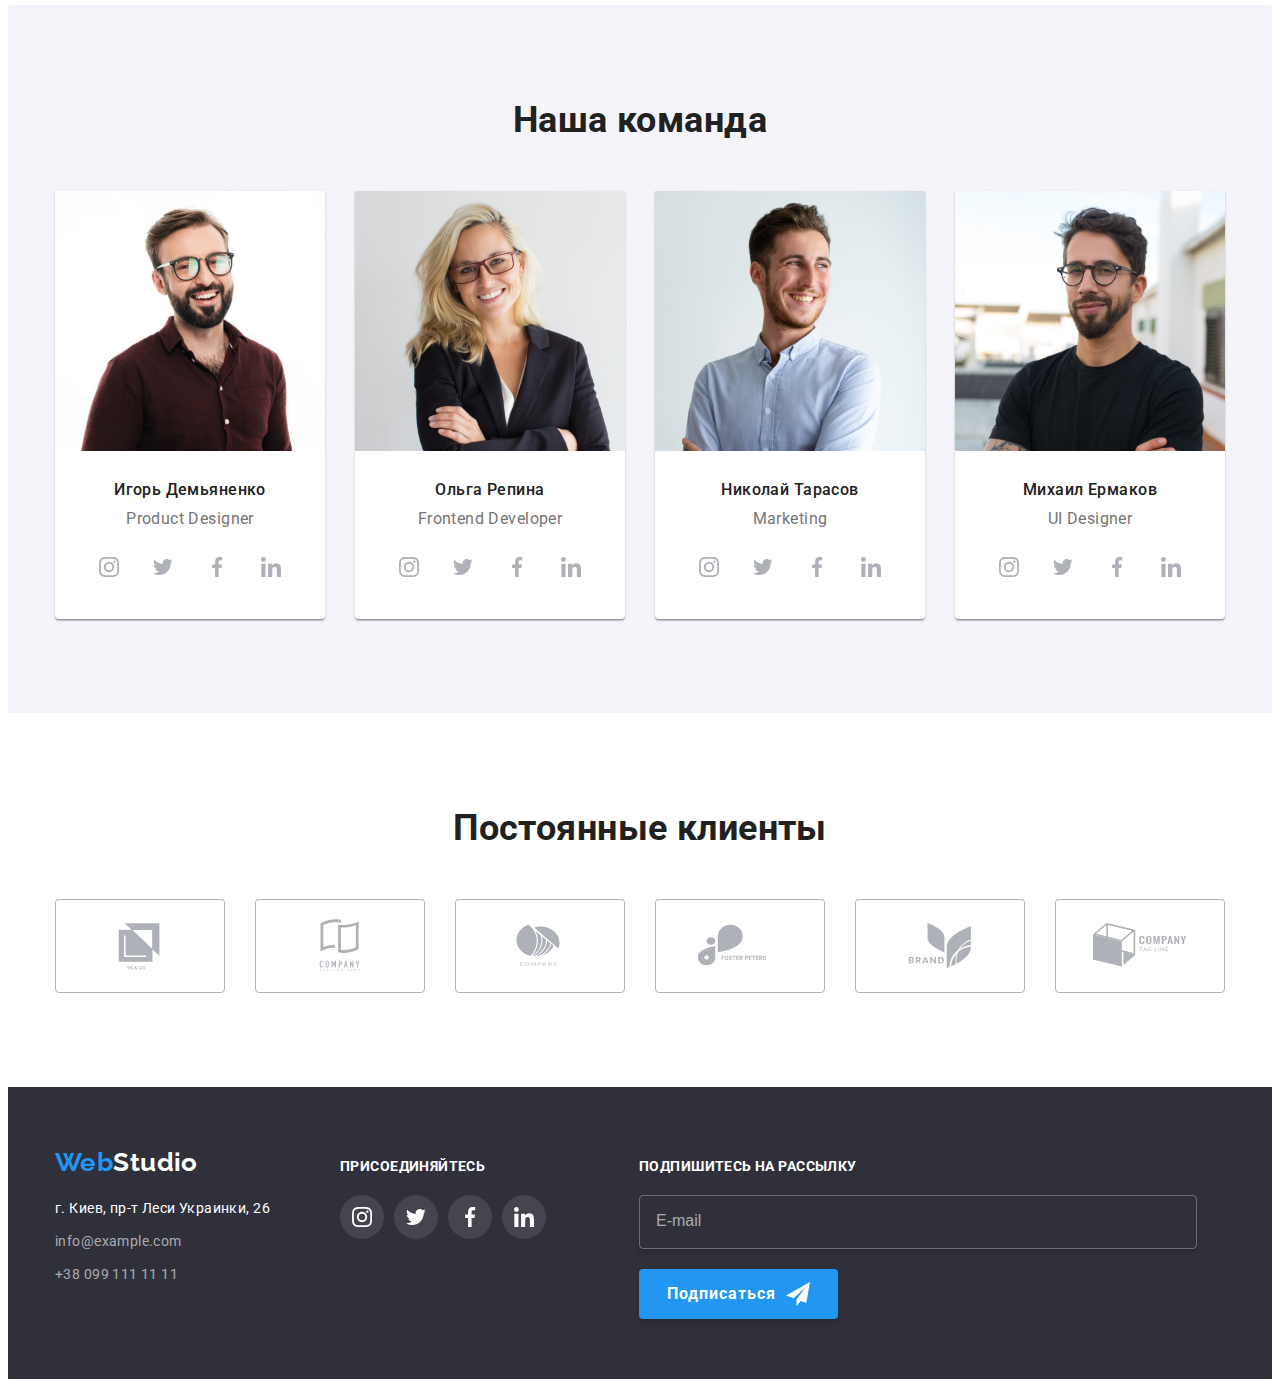
==== commit 7692a486: "Forgot about commiting (" ====
--- a/index.html
+++ b/index.html
@@ -28,7 +28,7 @@
 
   <body>
     <!-- HEADER -->
-    <header class="header">
+    <header id="header" class="header">
       <div class="header__container container">
         <!-- NAVIGATION -->
         <nav class="header__nav">
@@ -72,6 +72,19 @@
             </a>
           </li>
         </ul>
+
+        <button id="toggle-menu" class="header__toggle-menu-button" type="button">
+          <svg class="header_button-icon" width="44" height="44">
+            <use
+              class="header_button-icon-open"
+              href="./images/decoration/icons.svg#menu-open"
+            ></use>
+            <use
+              class="header_button-icon-close"
+              href="./images/decoration/icons.svg#menu-close"
+            ></use>
+          </svg>
+        </button>
       </div>
     </header>
 
@@ -84,99 +97,6 @@
           <button id="section-hero__button" class="section-hero__button" type="button">
             Заказать услугу
           </button>
-        </div>
-
-        <!-- MODAL -->
-        <div id="modal" class="modal is-hidden">
-          <div class="modal__window">
-            <button
-              id="modal__close-button"
-              class="modal__close-button"
-              type="button"
-              aria-label="Кнопка закрытия модального окна"
-            >
-              <svg class="modal__close-icon" width="18" height="18">
-                <use href="./images/decoration/icons.svg#close-cross"></use>
-              </svg>
-            </button>
-            <h2 class="modal__subtitle">Оставьте свои данные, мы вам перезвоним</h2>
-            <form class="modal__request-form" name="callback-request">
-              <ul class="modal__fields">
-                <li class="modal__field">
-                  <label class="modal__input-label" for="request-name"> Имя </label>
-                  <input
-                    class="name modal__input"
-                    type="text"
-                    name="name"
-                    id="request-name"
-                    placeholder=" "
-                    autofocus
-                    required
-                  />
-                  <svg class="modal__input-icon" width="18" height="18">
-                    <use href="./images/decoration/icons.svg#person"></use>
-                  </svg>
-                </li>
-
-                <li class="modal__field">
-                  <label class="modal__input-label" for="request-phone"> Телефон </label>
-                  <input
-                    class="phone modal__input"
-                    type="tel"
-                    name="phone"
-                    id="request-phone"
-                    placeholder=" "
-                    required
-                  />
-                  <svg class="modal__input-icon" width="18" height="18">
-                    <use href="./images/decoration/icons.svg#old-phone"></use>
-                  </svg>
-                </li>
-
-                <li class="modal__field">
-                  <label class="modal__input-label" for="request-mail"> Почта </label>
-                  <input
-                    class="mail modal__input"
-                    type="email"
-                    name="mail"
-                    id="request-mail"
-                    placeholder=" "
-                    required
-                  />
-                  <svg class="modal__input-icon" width="18" height="18">
-                    <use href="./images/decoration/icons.svg#envelope-2"></use>
-                  </svg>
-                </li>
-
-                <li class="modal__field">
-                  <label class="modal__input-label" for="request-comment"> Комментарий </label>
-                  <textarea
-                    class="modal__input modal__input--commentary"
-                    name="commentary"
-                    id="request-comment"
-                    placeholder="Введите текст"
-                    autocomplete="off"
-                    rows="5"
-                  ></textarea>
-                </li>
-              </ul>
-
-              <label class="modal__agree-label">
-                <input
-                  class="modal__agree-checkbox"
-                  type="checkbox"
-                  name="checkbox-agree"
-                  required
-                />
-                <svg class="modal__agree-icon" width="16" height="16">
-                  <use href="./images/decoration/icons.svg#check"></use>
-                </svg>
-                Соглашаюсь с рассылкой и принимаю&nbsp;
-                <a class="modal__agreements-link" href="./">Условия договора</a>
-              </label>
-              <button class="modal__send-button" type="submit">Отправить</button>
-            </form>
-          </div>
         </div>
       </section>
 
@@ -793,5 +713,93 @@
         </form>
       </div>
     </footer>
+
+    <!-- MODAL -->
+    <div id="modal" class="modal is-hidden">
+      <div class="modal__window">
+        <button
+          id="modal__close-button"
+          class="modal__close-button"
+          type="button"
+          aria-label="Кнопка закрытия модального окна"
+        >
+          <svg class="modal__close-icon" width="18" height="18">
+            <use href="./images/decoration/icons.svg#close-cross"></use>
+          </svg>
+        </button>
+        <h2 class="modal__subtitle">Оставьте свои данные, мы вам перезвоним</h2>
+        <form class="modal__request-form" name="callback-request">
+          <ul class="modal__fields">
+            <li class="modal__field">
+              <label class="modal__input-label" for="request-name"> Имя </label>
+              <input
+                class="name modal__input"
+                type="text"
+                name="name"
+                id="request-name"
+                placeholder=" "
+                autofocus
+                required
+              />
+              <svg class="modal__input-icon" width="18" height="18">
+                <use href="./images/decoration/icons.svg#person"></use>
+              </svg>
+            </li>
+
+            <li class="modal__field">
+              <label class="modal__input-label" for="request-phone"> Телефон </label>
+              <input
+                class="phone modal__input"
+                type="tel"
+                name="phone"
+                id="request-phone"
+                placeholder=" "
+                required
+              />
+              <svg class="modal__input-icon" width="18" height="18">
+                <use href="./images/decoration/icons.svg#old-phone"></use>
+              </svg>
+            </li>
+
+            <li class="modal__field">
+              <label class="modal__input-label" for="request-mail"> Почта </label>
+              <input
+                class="mail modal__input"
+                type="email"
+                name="mail"
+                id="request-mail"
+                placeholder=" "
+                required
+              />
+              <svg class="modal__input-icon" width="18" height="18">
+                <use href="./images/decoration/icons.svg#envelope-2"></use>
+              </svg>
+            </li>
+
+            <li class="modal__field">
+              <label class="modal__input-label" for="request-comment"> Комментарий </label>
+              <textarea
+                class="modal__input modal__input--commentary"
+                name="commentary"
+                id="request-comment"
+                placeholder="Введите текст"
+                autocomplete="off"
+                rows="5"
+              ></textarea>
+            </li>
+          </ul>
+
+          <label class="modal__agree-label">
+            <input class="modal__agree-checkbox" type="checkbox" name="checkbox-agree" required />
+            <svg class="modal__agree-icon" width="16" height="16">
+              <use href="./images/decoration/icons.svg#check"></use>
+            </svg>
+            Соглашаюсь с рассылкой и принимаю&nbsp;
+            <a class="modal__agreements-link" href="./">Условия договора</a>
+          </label>
+          <button class="modal__send-button" type="submit">Отправить</button>
+        </form>
+      </div>
+    </div>
   </body>
 </html>
--- a/css/main.min.css
+++ b/css/main.min.css
@@ -1 +1 @@
-.section-portfolio__button-filter,.modal__send-button,.section-hero__button,.footer__button-send{font-family:inherit;font-weight:500;font-size:16px;line-height:1.625;letter-spacing:inherit;border-radius:4px;min-width:73px;padding:6px 22px;background-color:#f5f4fa;border-width:0px;color:#212121}.section-portfolio__button-filter:hover,.modal__send-button:hover,.section-hero__button:hover,.footer__button-send:hover,.section-portfolio__button-filter:focus,.modal__send-button:focus,.section-hero__button:focus,.footer__button-send:focus{background-color:#2196f3;-webkit-box-shadow:0px 3px 1px rgba(0,0,0,.1),0px 1px 2px rgba(0,0,0,.08),0px 2px 2px rgba(0,0,0,.12);box-shadow:0px 3px 1px rgba(0,0,0,.1),0px 1px 2px rgba(0,0,0,.08),0px 2px 2px rgba(0,0,0,.12);color:#fff;cursor:pointer}.modal__send-button,.section-hero__button,.footer__button-send{font-weight:700;line-height:1.875;letter-spacing:.06em;padding:10px 32px;background-color:#2196f3;-webkit-box-shadow:0px 4px 4px rgba(0,0,0,.15);box-shadow:0px 4px 4px rgba(0,0,0,.15);color:#fff;-webkit-transition:background-color 250ms cubic-bezier(0.4, 0, 0.2, 1);transition:background-color 250ms cubic-bezier(0.4, 0, 0.2, 1)}.modal__send-button:hover,.section-hero__button:hover,.footer__button-send:hover,.modal__send-button:focus,.section-hero__button:focus,.footer__button-send:focus{background-color:#188ce8;-webkit-box-shadow:0px 4px 4px rgba(0,0,0,.15);box-shadow:0px 4px 4px rgba(0,0,0,.15)}.section-portfolio__card-link,.logo,.footer__address-link,.header__contact-link,.header__page-link{text-decoration:none;font-style:normal}.section-portfolio__card-link:hover,.logo:hover,.footer__address-link:hover,.header__contact-link:hover,.header__page-link:hover{cursor:pointer}.footer__address-link,.header__contact-link,.header__page-link{-webkit-transition:color 250ms cubic-bezier(0.4, 0, 0.2, 1);transition:color 250ms cubic-bezier(0.4, 0, 0.2, 1)}.footer__address-link:hover,.header__contact-link:hover,.header__page-link:hover,.footer__address-link:focus,.header__contact-link:focus,.header__page-link:focus{color:#2196f3}.footer__container,.section-portfolio__filters,.section-clients__link,.section-services__img-description,.section-advantages__icon-wrapper,.modal__close-button,.header__container,.socials__link,.modal__agree-label,.modal__request-form,.footer__button-send,.header__contact-link,.header__contacts,.header__pages,.header__nav{display:-webkit-box;display:-ms-flexbox;display:flex}.modal__agree-label,.modal__request-form,.footer__button-send,.header__contact-link,.header__contacts,.header__pages,.header__nav{-webkit-box-align:center;-ms-flex-align:center;align-items:center}.section-portfolio__filters,.section-clients__link,.section-services__img-description,.section-advantages__icon-wrapper,.modal__close-button,.header__container,.socials__link{-webkit-box-align:center;-ms-flex-align:center;align-items:center;-webkit-box-pack:center;-ms-flex-pack:center;justify-content:center}.modal__input,.footer__mail-input{height:40px;border-width:1px;border-radius:4px;border-style:solid;-webkit-transition:border-color 250ms cubic-bezier(0.4, 0, 0.2, 1);transition:border-color 250ms cubic-bezier(0.4, 0, 0.2, 1)}.modal__input:focus,.footer__mail-input:focus,.modal__input:active,.footer__mail-input:active{border-color:#2196f3}.section-clients__icon,.modal__close-icon,.footer__button-icon,.header__contact-icon,.socials__link{fill:currentColor}.section-portfolio,.section-clients,.section-team,.section-services,.section-advantages,.section-hero{padding-top:94px;padding-bottom:94px}.section-clients__section-title,.section-team__section-title,.section-services__section-title{font-weight:700;font-size:36px;line-height:1.17;text-align:center;margin-bottom:50px;color:#212121}.section-portfolio__projects,.section-portfolio__filters,.section-clients__clients-list,.section-team__team-list,.section-services__services-list,.section-advantages__advantages-list,.modal__fields,.footer__addresses-list,.header__contacts,.header__pages,.socials{list-style:none}.section-portfolio__section-title,.section-advantages__section-title,.modal__agree-checkbox{position:absolute;width:1px;height:1px;margin:-1px;border:0;padding:0;white-space:nowrap;-webkit-clip-path:inset(100%);clip-path:inset(100%);clip:rect(0 0 0 0);overflow:hidden}a{color:currentColor}p,h1,h2,h3,h4,h5,h6,ul{margin:0;padding:0}img{display:block;height:auto;max-width:100%}input:active,input:focus,textarea:active,textarea:focus{outline:none}body{font-family:"Roboto" , sans-serif;font-weight:400;font-size:14px;line-height:1.72;letter-spacing:.03em;background-color:#fff;color:#757575}.container{width:1200px;margin:0 auto;padding:0 15px}.hidden{display:none}.logo{font-family:"Raleway" , sans-serif;font-weight:700;font-size:26px;line-height:1.17;color:#2196f3}.logo__second-word{color:#000}.logo__second-word--light{color:#fff}.socials{display:-webkit-box;display:-ms-flexbox;display:flex;-ms-flex-wrap:wrap;flex-wrap:wrap;margin-top:-10px;margin-left:-10px}.socials__social{margin-top:10px;margin-left:10px;width:44px;height:44px}.socials__link{width:100%;height:100%;border-radius:50%;color:#afb1b8;-webkit-transition:background-color 250ms cubic-bezier(0.4, 0, 0.2, 1) , color 250ms cubic-bezier(0.4, 0, 0.2, 1);transition:background-color 250ms cubic-bezier(0.4, 0, 0.2, 1) , color 250ms cubic-bezier(0.4, 0, 0.2, 1)}.socials__link:hover,.socials__link:focus{background-color:#2196f3;color:#fff}.header{font-weight:500;line-height:1.14;letter-spacing:.02em;border-bottom:1px solid #ececec}.header__logo{margin-right:93px;margin-bottom:0px}.header__pages{color:#212121}.header__page:not(:last-child),.header__contact:not(:last-child){margin-right:50px}.header__page-link--active-page{position:relative;color:#2196f3}.header__page-link--active-page::after{content:"";position:absolute;left:0;bottom:-1px;width:100%;height:4px;border-radius:2px;background-color:currentColor}.header__page-link,.header__contact-link{padding:32px 0}.header__contacts{margin-left:auto}.header__contact-link{white-space:nowrap}.header__contact-icon{margin-right:10px}.footer{padding:60px 0;background-color:#2f303a}.footer__container{-webkit-box-align:start;-ms-flex-align:start;align-items:flex-start}.footer__studio-info{margin-right:70px}.footer__logo{display:inline-block;margin-bottom:20px}.footer__addresses-list{line-height:1.71;color:#fff}.footer__address:not(:last-child){margin-bottom:9px}.footer__address:not(:nth-child(1)){color:rgba(255,255,255,.6)}.footer__subscribe-subtitle,.footer__follow-subtitle{font-size:14px;line-height:1.14;text-transform:uppercase;margin-bottom:20px}.footer__subscribe,.footer__follow-us{padding-top:12px;color:#fff}.footer__follow-us{margin-right:93px}.footer__socials-link{background-color:rgba(255,255,255,.1);color:#fff}.footer__subscribe{display:-webkit-box;display:-ms-flexbox;display:flex;-ms-flex-wrap:wrap;flex-wrap:wrap;max-width:570px;min-width:450px;margin-bottom:-20px}.footer__mail-input{-ms-flex-negative:0;flex-shrink:0;-webkit-box-flex:1;-ms-flex-positive:1;flex-grow:1;min-width:358px;height:50px;margin-right:12px;margin-bottom:20px;padding-left:16px;border:1px solid rgba(255,255,255,.3);background-color:rgba(0,0,0,0);-webkit-box-shadow:0px 4px 4px 0px rgba(0,0,0,.15);box-shadow:0px 4px 4px 0px rgba(0,0,0,.15);color:inherit}.footer__mail-input::-webkit-input-placeholder{font-size:16px;line-height:1.25;color:rgba(255,255,255,.6)}.footer__mail-input::-moz-placeholder{font-size:16px;line-height:1.25;color:rgba(255,255,255,.6)}.footer__mail-input:-ms-input-placeholder{font-size:16px;line-height:1.25;color:rgba(255,255,255,.6)}.footer__mail-input::-ms-input-placeholder{font-size:16px;line-height:1.25;color:rgba(255,255,255,.6)}.footer__mail-input::placeholder{font-size:16px;line-height:1.25;color:rgba(255,255,255,.6)}.footer__button-send{margin-bottom:20px;padding-right:28px;padding-left:28px}.footer__button-icon{margin-left:10px}.section-hero{text-align:center;padding:200px 0;margin:0 auto;min-width:1200px;max-width:1600px;background-color:#c4c4c4;background-image:-webkit-gradient(linear, left top, left bottom, from(rgba(47, 48, 58, 0.4)), to(rgba(47, 48, 58, 0.4))),url(../images/decoration/hero-bg.jpg);background-image:linear-gradient(rgba(47, 48, 58, 0.4), rgba(47, 48, 58, 0.4)),url(../images/decoration/hero-bg.jpg);background-clip:border-box;background-repeat:no-repeat;background-position:center;color:#fff}.section-hero__section-title{font-weight:900;font-size:44px;line-height:1.36;letter-spacing:.06em;text-transform:uppercase;margin:0 auto 30px;max-width:696px}.modal{position:fixed;top:0px;left:0px;width:100vw;height:100vh;z-index:10;background-color:rgba(0,0,0,.2);opacity:1;-webkit-transition:opacity 250ms cubic-bezier(0.4, 0, 0.2, 1);transition:opacity 250ms cubic-bezier(0.4, 0, 0.2, 1)}.modal.is-hidden{opacity:0;pointer-events:none}.modal__window{position:absolute;top:50%;left:50%;max-width:528px;min-width:-webkit-min-content;min-width:-moz-min-content;min-width:min-content;width:80%;min-height:581px;padding:40px;border-radius:4px;background-color:#fff;-webkit-box-shadow:0px 1px 3px rgba(0,0,0,.12),0px 1px 1px rgba(0,0,0,.14),0px 2px 1px rgba(0,0,0,.2);box-shadow:0px 1px 3px rgba(0,0,0,.12),0px 1px 1px rgba(0,0,0,.14),0px 2px 1px rgba(0,0,0,.2);color:#757575;-webkit-transform:translate(-50%, -50%) scale(1, 1);transform:translate(-50%, -50%) scale(1, 1);-webkit-transition:-webkit-transform 250ms cubic-bezier(0.4, 0, 0.2, 1);transition:-webkit-transform 250ms cubic-bezier(0.4, 0, 0.2, 1);transition:transform 250ms cubic-bezier(0.4, 0, 0.2, 1);transition:transform 250ms cubic-bezier(0.4, 0, 0.2, 1), -webkit-transform 250ms cubic-bezier(0.4, 0, 0.2, 1)}.modal.is-hidden .modal__window{-webkit-transform:translate(-50%, -50%) scale(0.1, 0.1);transform:translate(-50%, -50%) scale(0.1, 0.1);pointer-events:none;visibility:hidden}.modal__close-button{position:absolute;right:8px;top:8px;width:30px;height:30px;border:1px solid rgba(0,0,0,.1);border-radius:50%;background-color:inherit;color:#000;-webkit-transition:color 250ms cubic-bezier(0.4, 0, 0.2, 1);transition:color 250ms cubic-bezier(0.4, 0, 0.2, 1)}.modal__close-button:hover,.modal__close-button:focus{color:#2196f3}.modal__subtitle{font-size:20px;line-height:1.17;margin-bottom:12px;color:#212121}.modal__request-form{-webkit-box-orient:vertical;-webkit-box-direction:normal;-ms-flex-direction:column;flex-direction:column}.modal__fields{text-align:left;width:100%;margin-bottom:20px}.modal__field{position:relative;color:#212121}.modal__input-label{font-size:12px;line-height:1.16;display:block;margin-bottom:4px;color:#757575}.modal__input{display:block;width:100%;padding-left:42px;border-color:rgba(33,33,33,.2)}.modal__input:not(:last-child){margin-bottom:10px}.modal__input--commentary{height:120px;padding:12px 16px;resize:none}.modal__input--commentary::-webkit-input-placeholder{color:rgba(117,117,117,.5)}.modal__input--commentary::-moz-placeholder{color:rgba(117,117,117,.5)}.modal__input--commentary:-ms-input-placeholder{color:rgba(117,117,117,.5)}.modal__input--commentary::-ms-input-placeholder{color:rgba(117,117,117,.5)}.modal__input--commentary::placeholder{color:rgba(117,117,117,.5)}.modal__input-icon{position:absolute;left:12px;bottom:20px;-webkit-transform:translate(0, 50%);transform:translate(0, 50%);fill:currentColor;-webkit-transition:fill 250ms cubic-bezier(0.4, 0, 0.2, 1);transition:fill 250ms cubic-bezier(0.4, 0, 0.2, 1)}.modal__input:active+.modal__input-icon,.modal__input:focus+.modal__input-icon{fill:#2196f3}.modal__agree-label{text-align:left;-ms-flex-wrap:wrap;flex-wrap:wrap;margin-bottom:30px}.modal__agree-icon{-ms-flex-negative:0;flex-shrink:0;margin-right:8px;border:2px solid #212121;border-radius:2px;fill:rgba(0,0,0,0);-webkit-transition:background-color 250ms cubic-bezier(0.4, 0, 0.2, 1) , border-width 250ms cubic-bezier(0.4, 0, 0.2, 1) , fill 250ms cubic-bezier(0.4, 0, 0.2, 1);transition:background-color 250ms cubic-bezier(0.4, 0, 0.2, 1) , border-width 250ms cubic-bezier(0.4, 0, 0.2, 1) , fill 250ms cubic-bezier(0.4, 0, 0.2, 1)}.modal__agree-checkbox:focus+.modal__agree-icon{background-color:rgba(33,150,243,.5);border-style:dotted}.modal__agree-checkbox:checked+.modal__agree-icon{background-color:#2196f3;border-width:0px;fill:#fff}.modal__agreements-link{color:#2196f3}.modal__send-button{padding-right:55px;padding-left:55px;margin-bottom:0px}.section-advantages__advantages-list{display:-webkit-box;display:-ms-flexbox;display:flex;-ms-flex-wrap:wrap;flex-wrap:wrap;margin-top:-30px;margin-left:-30px}.section-advantages__advantage{margin-top:30px;margin-left:30px;-ms-flex-preferred-size:calc(25% - 30px);flex-basis:calc(25% - 30px);max-width:-webkit-max-content;max-width:-moz-max-content;max-width:max-content;min-width:-webkit-min-content;min-width:-moz-min-content;min-width:min-content}.section-advantages__icon-wrapper{width:100%;height:120px;margin-bottom:30px;border-radius:4px;background-color:#f5f4fa}.section-advantages__subtitle{font-weight:700;font-size:14px;line-height:1.17;text-transform:uppercase;margin-bottom:10px;color:#212121}.section-services{padding-top:0}.section-services__services-list{display:-webkit-box;display:-ms-flexbox;display:flex;margin-top:-30px;margin-left:-30px}.section-services__service{margin-top:30px;margin-left:30px;-ms-flex-preferred-size:calc(33.3333333333% - 30px);flex-basis:calc(33.3333333333% - 30px);max-width:-webkit-max-content;max-width:-moz-max-content;max-width:max-content;min-width:-webkit-min-content;min-width:-moz-min-content;min-width:min-content}.section-services__img-wrapper{position:relative}.section-services__img-description{position:absolute;left:0px;bottom:0px;width:100%;height:70px;padding:0 15px;color:#fff;font-size:14px;line-height:1.14;text-align:center;text-transform:uppercase;background-color:rgba(47,48,58,.8)}.section-team{font-size:16px;line-height:1.17;text-align:center;background-color:#f5f4fa}.section-team__team-list{display:-webkit-box;display:-ms-flexbox;display:flex;margin-top:-30px;margin-left:-30px}.section-team__card{margin-top:30px;margin-left:30px;-ms-flex-preferred-size:calc(25% - 30px);flex-basis:calc(25% - 30px);max-width:-webkit-max-content;max-width:-moz-max-content;max-width:max-content;min-width:-webkit-min-content;min-width:-moz-min-content;min-width:min-content;-webkit-box-shadow:0px 1px 3px rgba(0,0,0,.12),0px 1px 1px rgba(0,0,0,.14),0px 2px 1px rgba(0,0,0,.2);box-shadow:0px 1px 3px rgba(0,0,0,.12),0px 1px 1px rgba(0,0,0,.14),0px 2px 1px rgba(0,0,0,.2);border-radius:0px 0px 4px 4px;background-color:#fff}.section-team__card-meta{padding:30px 32px}.section-team__meta-subtitle{font-weight:500;font-size:inherit;margin-bottom:10px;color:#212121}.section-team__meta-description{margin-bottom:16px}.section-clients__clients-list{display:-webkit-box;display:-ms-flexbox;display:flex;-ms-flex-wrap:wrap;flex-wrap:wrap;margin-top:-30px;margin-left:-30px}.section-clients__client{margin-top:30px;margin-left:30px;-ms-flex-preferred-size:calc(16.6666666667% - 30px);flex-basis:calc(16.6666666667% - 30px);max-width:100%;min-width:-webkit-min-content;min-width:-moz-min-content;min-width:min-content}.section-clients__link{height:92px;border:1px solid #afb1b8;border-radius:4px;color:#afb1b8;-webkit-transition:border-color 250ms cubic-bezier(0.4, 0, 0.2, 1) , color 250ms cubic-bezier(0.4, 0, 0.2, 1);transition:border-color 250ms cubic-bezier(0.4, 0, 0.2, 1) , color 250ms cubic-bezier(0.4, 0, 0.2, 1)}.section-clients__link:hover,.section-clients__link:focus{border-color:#2196f3;color:#2196f3}.section-portfolio{margin:0;padding:94px 0}.section-portfolio__filters{margin-bottom:50px}.section-portfolio__filter:not(:last-child){margin-right:8px}.section-portfolio__button-filter--active{background-color:#2196f3;-webkit-box-shadow:0px 3px 1px rgba(0,0,0,.1),0px 1px 2px rgba(0,0,0,.08),0px 2px 2px rgba(0,0,0,.12);box-shadow:0px 3px 1px rgba(0,0,0,.1),0px 1px 2px rgba(0,0,0,.08),0px 2px 2px rgba(0,0,0,.12);color:#fff}.section-portfolio__projects{display:-webkit-box;display:-ms-flexbox;display:flex;-ms-flex-wrap:wrap;flex-wrap:wrap;margin-top:-30px;margin-left:-30px}.section-portfolio__card{margin-top:30px;margin-left:30px;-ms-flex-preferred-size:calc(33.3333333333% - 30px);flex-basis:calc(33.3333333333% - 30px);max-width:-webkit-max-content;max-width:-moz-max-content;max-width:max-content;min-width:-webkit-min-content;min-width:-moz-min-content;min-width:min-content}.section-portfolio__card-link{display:block;-webkit-transition:-webkit-box-shadow 250ms cubic-bezier(0.4, 0, 0.2, 1);transition:-webkit-box-shadow 250ms cubic-bezier(0.4, 0, 0.2, 1);transition:box-shadow 250ms cubic-bezier(0.4, 0, 0.2, 1);transition:box-shadow 250ms cubic-bezier(0.4, 0, 0.2, 1), -webkit-box-shadow 250ms cubic-bezier(0.4, 0, 0.2, 1)}.section-portfolio__card-link:hover,.section-portfolio__card-link:focus{-webkit-box-shadow:0px 1px 1px rgba(0,0,0,.12),0px 4px 4px rgba(0,0,0,.06),1px 4px 6px rgba(0,0,0,.16);box-shadow:0px 1px 1px rgba(0,0,0,.12),0px 4px 4px rgba(0,0,0,.06),1px 4px 6px rgba(0,0,0,.16)}.section-portfolio__img-wrapper{position:relative;overflow:hidden}.section-portfolio__proj-details{font-size:18px;line-height:1.55;position:absolute;top:0px;left:0px;-webkit-transform:translateY(100%);transform:translateY(100%);width:100%;height:100%;padding:17% 24px;background-color:rgba(33,150,243,.9);color:#fff;overflow:auto;-webkit-transition:-webkit-transform 250ms cubic-bezier(0.4, 0, 0.2, 1);transition:-webkit-transform 250ms cubic-bezier(0.4, 0, 0.2, 1);transition:transform 250ms cubic-bezier(0.4, 0, 0.2, 1);transition:transform 250ms cubic-bezier(0.4, 0, 0.2, 1), -webkit-transform 250ms cubic-bezier(0.4, 0, 0.2, 1)}.section-portfolio__card-link:hover .section-portfolio__proj-details,.section-portfolio__card-link:focus .section-portfolio__proj-details{-webkit-transform:translateY(0);transform:translateY(0)}.section-portfolio__card-meta{padding:20px 24px;border:1px solid #eee;border-top:none}.section-portfolio__meta-subtitle{font-weight:700;font-size:18px;line-height:2;letter-spacing:.06em;margin-bottom:4px;color:#212121}.section-portfolio__meta-description{font-size:16px;line-height:1.875}/*# sourceMappingURL=main.min.css.map */+.section-portfolio__button-filter,.modal__send-button,.section-hero__button,.footer__button-send{font-family:inherit;font-weight:500;font-size:16px;line-height:1.625;letter-spacing:inherit;border-radius:4px;min-width:73px;padding:6px 22px;background-color:#f5f4fa;border-width:0px;color:#212121}.section-portfolio__button-filter:hover,.modal__send-button:hover,.section-hero__button:hover,.footer__button-send:hover,.section-portfolio__button-filter:focus,.modal__send-button:focus,.section-hero__button:focus,.footer__button-send:focus{background-color:#2196f3;-webkit-box-shadow:0px 3px 1px rgba(0,0,0,.1),0px 1px 2px rgba(0,0,0,.08),0px 2px 2px rgba(0,0,0,.12);box-shadow:0px 3px 1px rgba(0,0,0,.1),0px 1px 2px rgba(0,0,0,.08),0px 2px 2px rgba(0,0,0,.12);color:#fff;cursor:pointer}.modal__send-button,.section-hero__button,.footer__button-send{font-weight:700;line-height:1.875;letter-spacing:.06em;padding:10px 32px;background-color:#2196f3;-webkit-box-shadow:0px 4px 4px rgba(0,0,0,.15);box-shadow:0px 4px 4px rgba(0,0,0,.15);color:#fff;-webkit-transition:background-color 250ms cubic-bezier(0.4, 0, 0.2, 1);transition:background-color 250ms cubic-bezier(0.4, 0, 0.2, 1)}.modal__send-button:hover,.section-hero__button:hover,.footer__button-send:hover,.modal__send-button:focus,.section-hero__button:focus,.footer__button-send:focus{background-color:#188ce8;-webkit-box-shadow:0px 4px 4px rgba(0,0,0,.15);box-shadow:0px 4px 4px rgba(0,0,0,.15)}.section-portfolio__card-link,.logo,.footer__address-link,.header__contact-link,.header__page-link{text-decoration:none;font-style:normal}.section-portfolio__card-link:hover,.logo:hover,.footer__address-link:hover,.header__contact-link:hover,.header__page-link:hover{cursor:pointer}.footer__address-link,.header__contact-link,.header__page-link{-webkit-transition:color 250ms cubic-bezier(0.4, 0, 0.2, 1);transition:color 250ms cubic-bezier(0.4, 0, 0.2, 1)}.footer__address-link:hover,.header__contact-link:hover,.header__page-link:hover,.footer__address-link:focus,.header__contact-link:focus,.header__page-link:focus{color:#2196f3}.footer__subscribe,.footer__container,.section-portfolio__filters,.section-clients__link,.section-services__img-description,.section-advantages__icon-wrapper,.modal__close-button,.header__container,.socials__link,.modal__agree-label,.modal__request-form,.footer__button-send,.header__contact-link,.header__nav{display:-webkit-box;display:-ms-flexbox;display:flex}.modal__agree-label,.modal__request-form,.footer__button-send,.header__contact-link,.header__nav{-webkit-box-align:center;-ms-flex-align:center;align-items:center}.section-portfolio__filters,.section-clients__link,.section-services__img-description,.section-advantages__icon-wrapper,.modal__close-button,.header__container,.socials__link{-webkit-box-align:center;-ms-flex-align:center;align-items:center;-webkit-box-pack:center;-ms-flex-pack:center;justify-content:center}.modal__input,.footer__mail-input{height:40px;border-width:1px;border-radius:4px;border-style:solid;-webkit-transition:border-color 250ms cubic-bezier(0.4, 0, 0.2, 1);transition:border-color 250ms cubic-bezier(0.4, 0, 0.2, 1)}.modal__input:focus,.footer__mail-input:focus,.modal__input:active,.footer__mail-input:active{border-color:#2196f3}.section-clients__icon,.modal__close-icon,.footer__button-icon,.header_button-icon,.header__contact-icon,.socials__link{fill:currentColor}.section-portfolio,.section-clients,.section-team,.section-services,.section-advantages,.section-hero,.header{padding-top:60px;padding-bottom:60px;background-color:#fff}@media screen and (min-width: 1200px){.section-portfolio,.section-clients,.section-team,.section-services,.section-advantages,.section-hero,.header{padding-top:94px;padding-bottom:94px}}.section-clients__section-title,.section-team__section-title,.section-services__section-title{font-weight:700;font-size:36px;line-height:1.17;text-align:center;margin-bottom:50px;color:#212121}.section-portfolio__projects,.section-portfolio__filters,.section-clients__clients-list,.section-team__team-list,.section-services__services-list,.section-advantages__advantages-list,.modal__fields,.footer__addresses-list,.header__contacts,.header__pages,.socials{list-style:none}.section-portfolio__section-title,.section-advantages__section-title,.modal__agree-checkbox{position:absolute;width:1px;height:1px;margin:-1px;border:0;padding:0;white-space:nowrap;-webkit-clip-path:inset(100%);clip-path:inset(100%);clip:rect(0 0 0 0);overflow:hidden}a{color:currentColor}button,p,h1,h2,h3,h4,h5,h6,ul{margin:0;padding:0}img{display:block;height:auto;max-width:100%}input:active,input:focus,textarea:active,textarea:focus{outline:none}body{font-family:"Roboto" , sans-serif;font-weight:400;font-size:14px;line-height:1.72;letter-spacing:.03em;background-color:#fff;color:#757575}.container{margin:0 auto;padding:0 15px}@media screen and (max-width: 767.98px){.container{width:480px}}@media screen and (min-width: 768px)and (max-width: 1199.98px){.container{width:768px}}@media screen and (min-width: 1200px){.container{width:1170px}}.hidden{display:none}.logo{font-family:"Raleway" , sans-serif;font-weight:700;font-size:24px;line-height:1.17;color:#2196f3}@media screen and (min-width: 1200px){.logo{font-size:26px}}.logo__second-word{color:#000}.logo__second-word--light{color:#fff}.socials{display:-webkit-box;display:-ms-flexbox;display:flex;-ms-flex-wrap:wrap;flex-wrap:wrap;margin-top:-10px;margin-left:-10px}.socials__social{margin-top:10px;margin-left:10px;width:44px;height:44px}.socials__link{width:100%;height:100%;border-radius:50%;color:#afb1b8;-webkit-transition:background-color 250ms cubic-bezier(0.4, 0, 0.2, 1) , color 250ms cubic-bezier(0.4, 0, 0.2, 1);transition:background-color 250ms cubic-bezier(0.4, 0, 0.2, 1) , color 250ms cubic-bezier(0.4, 0, 0.2, 1)}.socials__link:hover,.socials__link:focus{background-color:#2196f3;color:#fff}.header{font-weight:500;line-height:1.14;letter-spacing:.02em;padding:0px;border-bottom:1px solid #ececec}@media screen and (max-width: 767.98px){.header{padding:10px 0;-webkit-transition:-webkit-transform 250ms cubic-bezier(0.4, 0, 0.2, 1);transition:-webkit-transform 250ms cubic-bezier(0.4, 0, 0.2, 1);transition:transform 250ms cubic-bezier(0.4, 0, 0.2, 1);transition:transform 250ms cubic-bezier(0.4, 0, 0.2, 1), -webkit-transform 250ms cubic-bezier(0.4, 0, 0.2, 1);background-color:red}.header.is-fullscreen{position:absolute;top:calc(-100vh + 60px);left:0;width:100vw;height:100vh;-webkit-transform:translateY(calc(100% - 60px));transform:translateY(calc(100% - 60px))}}.header__logo{margin-bottom:0px;margin-right:88px}.header.is-fullscreen .header__logo{display:none}@media screen and (min-width: 1200px){.header__logo{margin-right:93px}}.header__pages{color:#212121}@media screen and (max-width: 767.98px){.header__pages{font-weight:500;font-size:40px;line-height:1.175;display:none}header.is-fullscreen .header__pages{display:block}}@media screen and (min-width: 768px){.header__pages{display:-webkit-box;display:-ms-flexbox;display:flex;-webkit-box-align:center;-ms-flex-align:center;align-items:center}}@media screen and (max-width: 767.98px){.header__page:not(:last-child){margin-bottom:32px}}@media screen and (min-width: 768px){.header__page:not(:last-child){margin-right:50px}}@media screen and (min-width: 768px){.header__page-link{display:block;padding:32px 0}}.header__page-link--active-page{position:relative;color:#2196f3}.header__page-link--active-page::after{content:"";position:absolute;left:0;bottom:-1px;width:100%;height:4px;border-radius:2px;background-color:currentColor}@media screen and (max-width: 767.98px){.header__contacts{display:none}}@media screen and (max-width: 1199.98px){.header__contacts{font-size:12px;line-height:1.166}}@media screen and (min-width: 768px)and (max-width: 1199.98px){.header__contacts{width:138px}}@media screen and (min-width: 768px){.header__contacts{margin-left:auto}}@media screen and (min-width: 1200px){.header__contacts{display:-webkit-box;display:-ms-flexbox;display:flex;-webkit-box-align:center;-ms-flex-align:center;align-items:center}}@media screen and (max-width: 767.98px){.header__contact:not(:last-child){margin-bottom:32px}}@media screen and (min-width: 768px)and (max-width: 1199.98px){.header__contact:not(:last-child){display:block;margin-bottom:10px}}@media screen and (min-width: 1200px){.header__contact:not(:last-child){margin-right:50px}}.header__contact-link{white-space:nowrap}@media screen and (min-width: 1200px){.header__contact-link{padding:32px 0}}.header__contact-icon{margin-right:8px}@media screen and (max-width: 1199.98px){.header__contact-icon{-webkit-transform:scale(0.875);transform:scale(0.875)}}@media screen and (min-width: 1200px){.header__contact-icon{margin-right:10px}}@media screen and (max-width: 767.98px){.header__toggle-menu-button{margin-left:auto;width:44px;height:44px;border:none;background-color:rgba(0,0,0,0);color:#000}}@media screen and (min-width: 768px){.header__toggle-menu-button{display:none}}.header__toggle-menu-button.is-touched .header_button-icon-open{display:none}.header__toggle-menu-button:not(.is-touched) .header_button-icon-close{display:none}.footer{padding:60px 0;background-color:#2f303a}.footer__container{-webkit-box-align:start;-ms-flex-align:start;align-items:flex-start}.footer__studio-info{margin-right:70px}.footer__logo{display:inline-block;margin-bottom:20px}.footer__addresses-list{line-height:1.71;color:#fff}.footer__address:not(:last-child){margin-bottom:9px}.footer__address:not(:nth-child(1)){color:rgba(255,255,255,.6)}.footer__subscribe-subtitle,.footer__follow-subtitle{font-size:14px;line-height:1.14;text-transform:uppercase;margin-bottom:20px}.footer__subscribe,.footer__follow-us{padding-top:12px;color:#fff}.footer__follow-us{margin-right:93px}.footer__socials-link{background-color:rgba(255,255,255,.1);color:#fff}.footer__subscribe{-ms-flex-wrap:wrap;flex-wrap:wrap;max-width:570px;min-width:450px;margin-bottom:-20px}.footer__mail-input{-ms-flex-negative:0;flex-shrink:0;-webkit-box-flex:1;-ms-flex-positive:1;flex-grow:1;min-width:358px;height:50px;margin-right:12px;margin-bottom:20px;padding-left:16px;border:1px solid rgba(255,255,255,.3);background-color:rgba(0,0,0,0);-webkit-box-shadow:0px 4px 4px 0px rgba(0,0,0,.15);box-shadow:0px 4px 4px 0px rgba(0,0,0,.15);color:inherit}.footer__mail-input::-webkit-input-placeholder{font-size:16px;line-height:1.25;color:rgba(255,255,255,.6)}.footer__mail-input::-moz-placeholder{font-size:16px;line-height:1.25;color:rgba(255,255,255,.6)}.footer__mail-input:-ms-input-placeholder{font-size:16px;line-height:1.25;color:rgba(255,255,255,.6)}.footer__mail-input::-ms-input-placeholder{font-size:16px;line-height:1.25;color:rgba(255,255,255,.6)}.footer__mail-input::placeholder{font-size:16px;line-height:1.25;color:rgba(255,255,255,.6)}.footer__button-send{margin-bottom:20px;padding-right:28px;padding-left:28px}.footer__button-icon{margin-left:10px}.section-hero{text-align:center;margin:0 auto;background-color:#c4c4c4;background-clip:border-box;background-repeat:no-repeat;background-position:center;color:#fff}@media screen and (max-width: 767.98px){.section-hero{max-width:480px;background-image:-webkit-gradient(linear, left top, left bottom, from(rgba(47, 48, 58, 0.4)), to(rgba(47, 48, 58, 0.4))),url(../images/decoration/hero-bg_mobile.jpg);background-image:linear-gradient(rgba(47, 48, 58, 0.4), rgba(47, 48, 58, 0.4)),url(../images/decoration/hero-bg_mobile.jpg)}}@media screen and (min-width: 768px)and (max-width: 1199.98px){.section-hero{max-width:768px;background-image:-webkit-gradient(linear, left top, left bottom, from(rgba(47, 48, 58, 0.4)), to(rgba(47, 48, 58, 0.4))),url(../images/decoration/hero-bg_tablet.jpg);background-image:linear-gradient(rgba(47, 48, 58, 0.4), rgba(47, 48, 58, 0.4)),url(../images/decoration/hero-bg_tablet.jpg)}}@media screen and (max-width: 1199.98px){.section-hero{padding:118px 0}}@media screen and (min-width: 1200px){.section-hero{padding:200px 0;max-width:1600px;background-image:-webkit-gradient(linear, left top, left bottom, from(rgba(47, 48, 58, 0.4)), to(rgba(47, 48, 58, 0.4))),url(../images/decoration/hero-bg_desktop.jpg);background-image:linear-gradient(rgba(47, 48, 58, 0.4), rgba(47, 48, 58, 0.4)),url(../images/decoration/hero-bg_desktop.jpg)}}.section-hero__section-title{font-weight:900;font-size:26px;line-height:1.61;letter-spacing:.06em;text-transform:uppercase;margin:0 auto 30px;max-width:360px}@media screen and (min-width: 1200px){.section-hero__section-title{font-size:44px;line-height:1.36;max-width:696px}}.modal{position:fixed;top:0px;left:0px;width:100vw;height:100vh;z-index:10;background-color:rgba(0,0,0,.2);opacity:1;-webkit-transition:opacity 250ms cubic-bezier(0.4, 0, 0.2, 1);transition:opacity 250ms cubic-bezier(0.4, 0, 0.2, 1)}.modal.is-hidden{opacity:0;pointer-events:none}.modal__window{position:absolute;top:50%;left:50%;max-width:528px;min-width:-webkit-min-content;min-width:-moz-min-content;min-width:min-content;width:80%;min-height:581px;padding:40px;border-radius:4px;background-color:#fff;-webkit-box-shadow:0px 1px 3px rgba(0,0,0,.12),0px 1px 1px rgba(0,0,0,.14),0px 2px 1px rgba(0,0,0,.2);box-shadow:0px 1px 3px rgba(0,0,0,.12),0px 1px 1px rgba(0,0,0,.14),0px 2px 1px rgba(0,0,0,.2);color:#757575;-webkit-transform:translate(-50%, -50%) scale(1, 1);transform:translate(-50%, -50%) scale(1, 1);-webkit-transition:-webkit-transform 250ms cubic-bezier(0.4, 0, 0.2, 1);transition:-webkit-transform 250ms cubic-bezier(0.4, 0, 0.2, 1);transition:transform 250ms cubic-bezier(0.4, 0, 0.2, 1);transition:transform 250ms cubic-bezier(0.4, 0, 0.2, 1), -webkit-transform 250ms cubic-bezier(0.4, 0, 0.2, 1)}.modal.is-hidden .modal__window{-webkit-transform:translate(-50%, -50%) scale(0.1, 0.1);transform:translate(-50%, -50%) scale(0.1, 0.1);pointer-events:none;visibility:hidden}.modal__close-button{position:absolute;right:8px;top:8px;width:30px;height:30px;border:1px solid rgba(0,0,0,.1);border-radius:50%;background-color:inherit;color:#000;-webkit-transition:color 250ms cubic-bezier(0.4, 0, 0.2, 1);transition:color 250ms cubic-bezier(0.4, 0, 0.2, 1)}.modal__close-button:hover,.modal__close-button:focus{color:#2196f3}.modal__subtitle{font-size:20px;line-height:1.17;margin-bottom:12px;color:#212121}.modal__request-form{-webkit-box-orient:vertical;-webkit-box-direction:normal;-ms-flex-direction:column;flex-direction:column}.modal__fields{text-align:left;width:100%;margin-bottom:20px}.modal__field{position:relative;color:#212121}.modal__input-label{font-size:12px;line-height:1.16;display:block;margin-bottom:4px;color:#757575}.modal__input{display:block;width:100%;padding-left:42px;border-color:rgba(33,33,33,.2)}.modal__input:not(:last-child){margin-bottom:10px}.modal__input--commentary{height:120px;padding:12px 16px;resize:none}.modal__input--commentary::-webkit-input-placeholder{color:rgba(117,117,117,.5)}.modal__input--commentary::-moz-placeholder{color:rgba(117,117,117,.5)}.modal__input--commentary:-ms-input-placeholder{color:rgba(117,117,117,.5)}.modal__input--commentary::-ms-input-placeholder{color:rgba(117,117,117,.5)}.modal__input--commentary::placeholder{color:rgba(117,117,117,.5)}.modal__input-icon{position:absolute;left:12px;bottom:20px;-webkit-transform:translate(0, 50%);transform:translate(0, 50%);fill:currentColor;-webkit-transition:fill 250ms cubic-bezier(0.4, 0, 0.2, 1);transition:fill 250ms cubic-bezier(0.4, 0, 0.2, 1)}.modal__input:active+.modal__input-icon,.modal__input:focus+.modal__input-icon{fill:#2196f3}.modal__agree-label{text-align:left;-ms-flex-wrap:wrap;flex-wrap:wrap;margin-bottom:30px}.modal__agree-icon{-ms-flex-negative:0;flex-shrink:0;margin-right:8px;border:2px solid #212121;border-radius:2px;fill:rgba(0,0,0,0);-webkit-transition:background-color 250ms cubic-bezier(0.4, 0, 0.2, 1) , border-width 250ms cubic-bezier(0.4, 0, 0.2, 1) , fill 250ms cubic-bezier(0.4, 0, 0.2, 1);transition:background-color 250ms cubic-bezier(0.4, 0, 0.2, 1) , border-width 250ms cubic-bezier(0.4, 0, 0.2, 1) , fill 250ms cubic-bezier(0.4, 0, 0.2, 1)}.modal__agree-checkbox:focus+.modal__agree-icon{background-color:rgba(33,150,243,.5);border-style:dotted}.modal__agree-checkbox:checked+.modal__agree-icon{background-color:#2196f3;border-width:0px;fill:#fff}.modal__agreements-link{color:#2196f3}.modal__send-button{padding-right:55px;padding-left:55px;margin-bottom:0px}@media screen and (min-width: 768px){.section-advantages__advantages-list{display:-webkit-box;display:-ms-flexbox;display:flex;-ms-flex-wrap:wrap;flex-wrap:wrap;margin-top:-30px;margin-left:-30px}}@media screen and (max-width: 767.98px){.section-advantages__advantage:not(:last-child){margin-bottom:30px}}@media screen and (min-width: 768px)and (max-width: 1199.98px){.section-advantages__advantage{margin-top:30px;margin-left:30px;-ms-flex-preferred-size:calc(50% - 30px);flex-basis:calc(50% - 30px);max-width:-webkit-max-content;max-width:-moz-max-content;max-width:max-content;min-width:-webkit-min-content;min-width:-moz-min-content;min-width:min-content}}@media screen and (min-width: 1200px){.section-advantages__advantage{margin-top:30px;margin-left:30px;-ms-flex-preferred-size:calc(25% - 30px);flex-basis:calc(25% - 30px);max-width:-webkit-max-content;max-width:-moz-max-content;max-width:max-content;min-width:-webkit-min-content;min-width:-moz-min-content;min-width:min-content}}.section-advantages__icon-wrapper{width:100%;height:120px;margin-bottom:30px;border-radius:4px;background-color:#f5f4fa}.section-advantages__subtitle{font-weight:700;font-size:14px;line-height:1.17;text-transform:uppercase;margin-bottom:10px;color:#212121}@media screen and (max-width: 1199.98px){.section-advantages__subtitle{text-align:center}}.section-services{padding-top:0}@media screen and (max-width: 1199.98px){.section-services{display:none}}.section-services__services-list{display:-webkit-box;display:-ms-flexbox;display:flex;margin-top:-30px;margin-left:-30px}.section-services__service{margin-top:30px;margin-left:30px;-ms-flex-preferred-size:calc(33.3333333333% - 30px);flex-basis:calc(33.3333333333% - 30px);max-width:-webkit-max-content;max-width:-moz-max-content;max-width:max-content;min-width:-webkit-min-content;min-width:-moz-min-content;min-width:min-content}.section-services__img-wrapper{position:relative}.section-services__img-description{position:absolute;left:0px;bottom:0px;width:100%;height:70px;padding:0 15px;color:#fff;font-size:14px;line-height:1.14;text-align:center;text-transform:uppercase;background-color:rgba(47,48,58,.8)}.section-team{font-size:16px;line-height:1.17;text-align:center;background-color:#f5f4fa}@media screen and (min-width: 768px){.section-team__team-list{display:-webkit-box;display:-ms-flexbox;display:flex;-ms-flex-wrap:wrap;flex-wrap:wrap;margin-top:-30px;margin-left:-30px}}.section-team__card{-webkit-box-shadow:0px 1px 3px rgba(0,0,0,.12),0px 1px 1px rgba(0,0,0,.14),0px 2px 1px rgba(0,0,0,.2);box-shadow:0px 1px 3px rgba(0,0,0,.12),0px 1px 1px rgba(0,0,0,.14),0px 2px 1px rgba(0,0,0,.2);border-radius:0px 0px 4px 4px;background-color:#fff}@media screen and (max-width: 767.98px){.section-team__card:not(:last-child){margin-bottom:30px}}@media screen and (min-width: 768px)and (max-width: 1199.98px){.section-team__card{margin-top:30px;margin-left:30px;-ms-flex-preferred-size:calc(50% - 30px);flex-basis:calc(50% - 30px);max-width:-webkit-max-content;max-width:-moz-max-content;max-width:max-content;min-width:-webkit-min-content;min-width:-moz-min-content;min-width:min-content}}@media screen and (min-width: 1200px){.section-team__card{margin-top:30px;margin-left:30px;-ms-flex-preferred-size:calc(25% - 30px);flex-basis:calc(25% - 30px);max-width:-webkit-max-content;max-width:-moz-max-content;max-width:max-content;min-width:-webkit-min-content;min-width:-moz-min-content;min-width:min-content}}.section-team__card-meta{padding:30px 32px}.section-team__meta-subtitle{font-weight:500;font-size:inherit;margin-bottom:10px;color:#212121}.section-team__meta-description{margin-bottom:16px}.section-clients__clients-list{display:-webkit-box;display:-ms-flexbox;display:flex;-ms-flex-wrap:wrap;flex-wrap:wrap;margin-top:-30px;margin-left:-30px}@media screen and (max-width: 767.98px){.section-clients__client{margin-top:30px;margin-left:30px;-ms-flex-preferred-size:calc(50% - 30px);flex-basis:calc(50% - 30px);max-width:100%;min-width:-webkit-min-content;min-width:-moz-min-content;min-width:min-content}}@media screen and (min-width: 768px)and (max-width: 1199.98px){.section-clients__client{margin-top:30px;margin-left:30px;-ms-flex-preferred-size:calc(33.3333333333% - 30px);flex-basis:calc(33.3333333333% - 30px);max-width:100%;min-width:-webkit-min-content;min-width:-moz-min-content;min-width:min-content}}@media screen and (min-width: 1200px){.section-clients__client{margin-top:30px;margin-left:30px;-ms-flex-preferred-size:calc(16.6666666667% - 30px);flex-basis:calc(16.6666666667% - 30px);max-width:100%;min-width:-webkit-min-content;min-width:-moz-min-content;min-width:min-content}}.section-clients__link{height:92px;border:1px solid #afb1b8;border-radius:4px;color:#afb1b8;-webkit-transition:border-color 250ms cubic-bezier(0.4, 0, 0.2, 1) , color 250ms cubic-bezier(0.4, 0, 0.2, 1);transition:border-color 250ms cubic-bezier(0.4, 0, 0.2, 1) , color 250ms cubic-bezier(0.4, 0, 0.2, 1)}.section-clients__link:hover,.section-clients__link:focus{border-color:#2196f3;color:#2196f3}.section-portfolio{margin:0;padding:94px 0}.section-portfolio__filters{margin-bottom:50px}.section-portfolio__filter:not(:last-child){margin-right:8px}.section-portfolio__button-filter--active{background-color:#2196f3;-webkit-box-shadow:0px 3px 1px rgba(0,0,0,.1),0px 1px 2px rgba(0,0,0,.08),0px 2px 2px rgba(0,0,0,.12);box-shadow:0px 3px 1px rgba(0,0,0,.1),0px 1px 2px rgba(0,0,0,.08),0px 2px 2px rgba(0,0,0,.12);color:#fff}.section-portfolio__projects{display:-webkit-box;display:-ms-flexbox;display:flex;-ms-flex-wrap:wrap;flex-wrap:wrap;margin-top:-30px;margin-left:-30px}.section-portfolio__card{margin-top:30px;margin-left:30px;-ms-flex-preferred-size:calc(33.3333333333% - 30px);flex-basis:calc(33.3333333333% - 30px);max-width:-webkit-max-content;max-width:-moz-max-content;max-width:max-content;min-width:-webkit-min-content;min-width:-moz-min-content;min-width:min-content}.section-portfolio__card-link{display:block;-webkit-transition:-webkit-box-shadow 250ms cubic-bezier(0.4, 0, 0.2, 1);transition:-webkit-box-shadow 250ms cubic-bezier(0.4, 0, 0.2, 1);transition:box-shadow 250ms cubic-bezier(0.4, 0, 0.2, 1);transition:box-shadow 250ms cubic-bezier(0.4, 0, 0.2, 1), -webkit-box-shadow 250ms cubic-bezier(0.4, 0, 0.2, 1)}.section-portfolio__card-link:hover,.section-portfolio__card-link:focus{-webkit-box-shadow:0px 1px 1px rgba(0,0,0,.12),0px 4px 4px rgba(0,0,0,.06),1px 4px 6px rgba(0,0,0,.16);box-shadow:0px 1px 1px rgba(0,0,0,.12),0px 4px 4px rgba(0,0,0,.06),1px 4px 6px rgba(0,0,0,.16)}.section-portfolio__img-wrapper{position:relative;overflow:hidden}.section-portfolio__proj-details{font-size:18px;line-height:1.55;position:absolute;top:0px;left:0px;-webkit-transform:translateY(100%);transform:translateY(100%);width:100%;height:100%;padding:17% 24px;background-color:rgba(33,150,243,.9);color:#fff;overflow:auto;-webkit-transition:-webkit-transform 250ms cubic-bezier(0.4, 0, 0.2, 1);transition:-webkit-transform 250ms cubic-bezier(0.4, 0, 0.2, 1);transition:transform 250ms cubic-bezier(0.4, 0, 0.2, 1);transition:transform 250ms cubic-bezier(0.4, 0, 0.2, 1), -webkit-transform 250ms cubic-bezier(0.4, 0, 0.2, 1)}.section-portfolio__card-link:hover .section-portfolio__proj-details,.section-portfolio__card-link:focus .section-portfolio__proj-details{-webkit-transform:translateY(0);transform:translateY(0)}.section-portfolio__card-meta{padding:20px 24px;border:1px solid #eee;border-top:none}.section-portfolio__meta-subtitle{font-weight:700;font-size:18px;line-height:2;letter-spacing:.06em;margin-bottom:4px;color:#212121}.section-portfolio__meta-description{font-size:16px;line-height:1.875}/*# sourceMappingURL=main.min.css.map */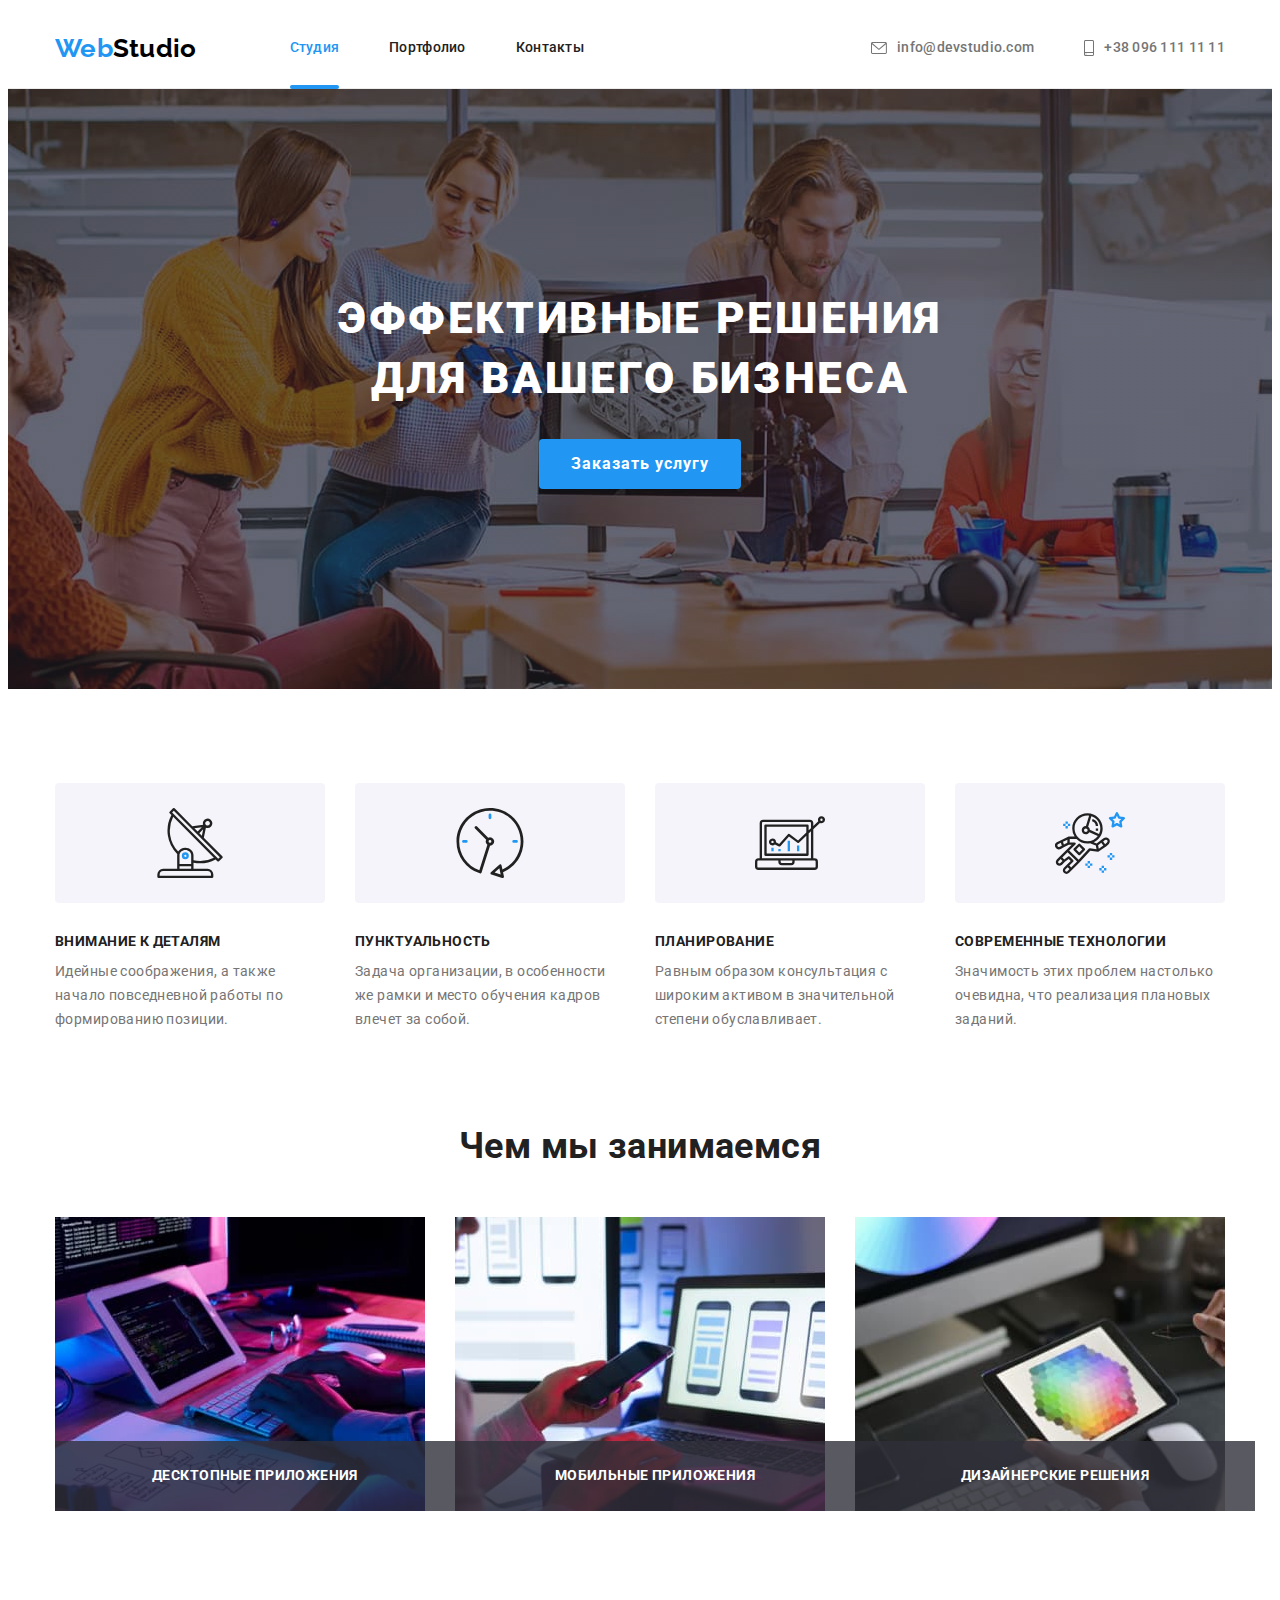
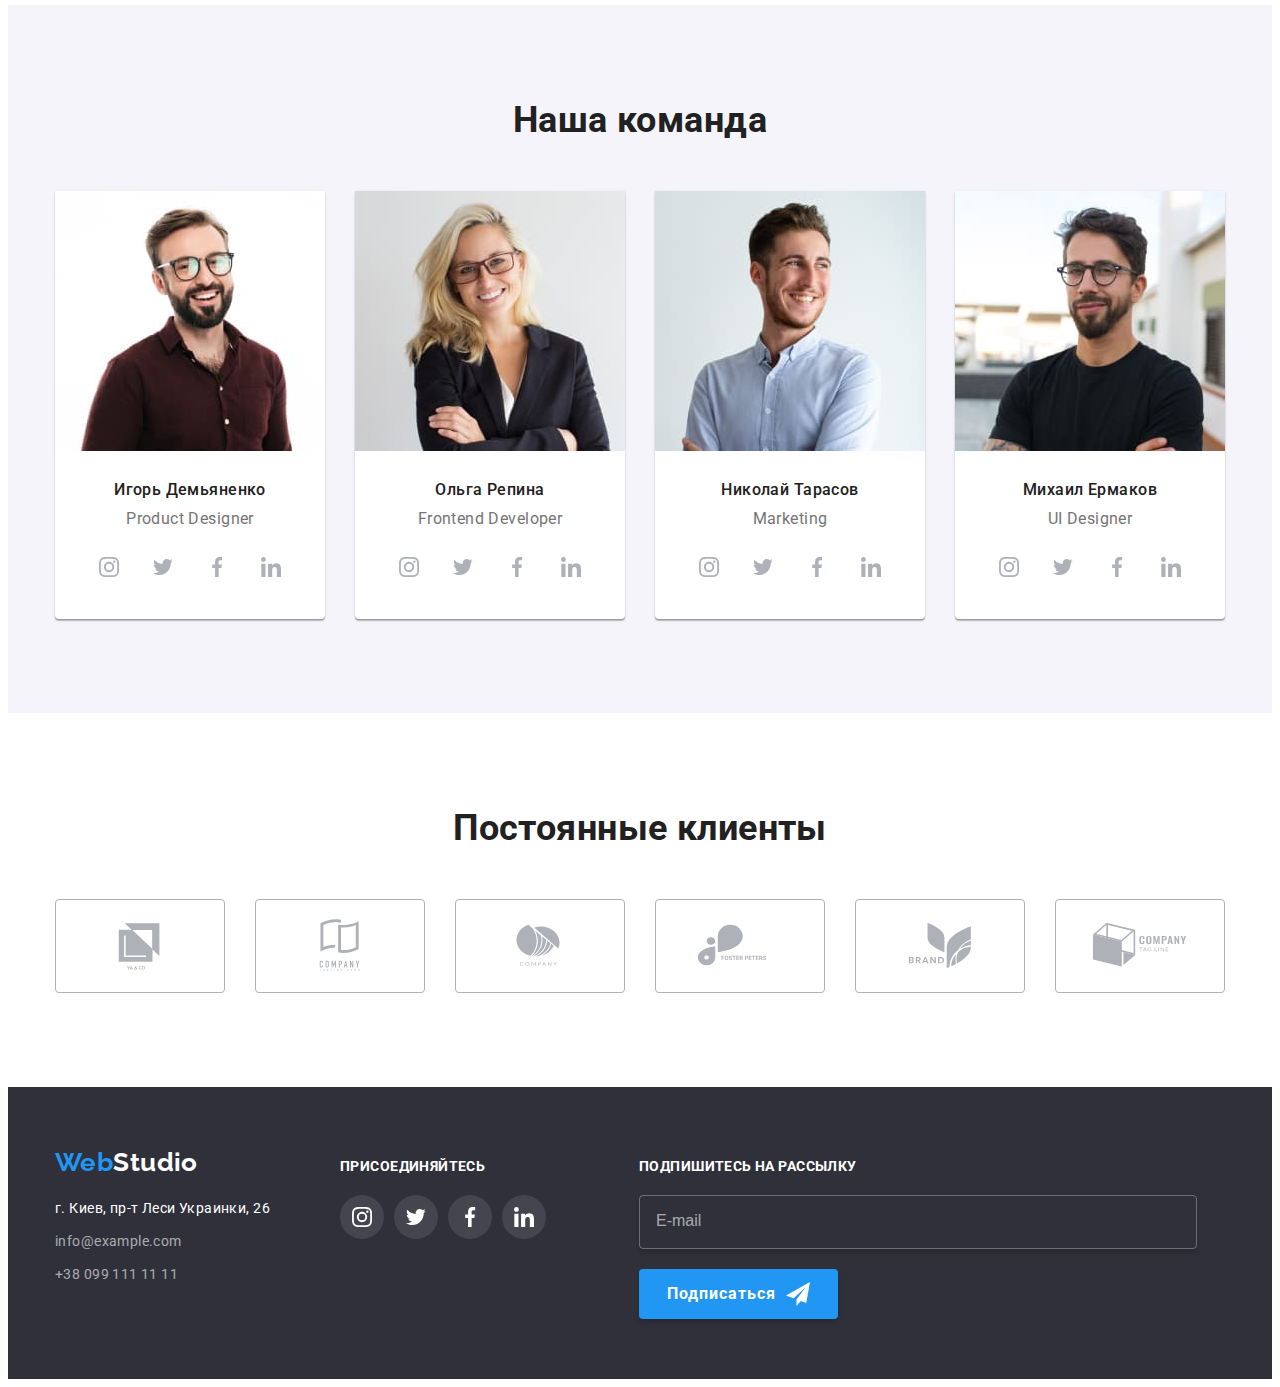
==== commit 30360a4d: "Make photos in team section responsive and retinized" ====
--- a/index.html
+++ b/index.html
@@ -207,7 +207,14 @@
               <div class="section-team__img-wrapper">
                 <img
                   class="section-team__photo"
-                  src="./images/content/team/employee_1.jpg"
+                  srcset="
+                    ./images/content/team/employee_1_270.jpg    270w,
+                    ./images/content/team/employee_1_354.jpg    354w,
+                    ./images/content/team/employee_1_450.jpg    450w,
+                    ./images/content/team/employee_1_450@2x.jpg 900w
+                  "
+                  sizes="(min-width: 1200px) 270px, (min-width: 768px) 354px, 450px"
+                  src="./images/content/team/employee_1_270.jpg"
                   alt="Улыбающийся мужчина в очках"
                   width="270"
                   height="260"
@@ -282,7 +289,14 @@
               <div class="section-team__img-wrapper">
                 <img
                   class="section-team__photo"
-                  src="./images/content/team/employee_2.jpg"
+                  srcset="
+                    ./images/content/team/employee_2_270.jpg    270w,
+                    ./images/content/team/employee_2_354.jpg    354w,
+                    ./images/content/team/employee_2_450.jpg    450w,
+                    ./images/content/team/employee_2_450@2x.jpg 900w
+                  "
+                  sizes="(min-width: 1200px) 270px, (min-width: 768px) 354px, 450px"
+                  src="./images/content/team/employee_2_270.jpg"
                   alt="Улыбающаяся женщина в очках"
                   width="270"
                   height="260"
@@ -358,7 +372,14 @@
               <div class="section-team__img-wrapper">
                 <img
                   class="section-team__photo"
-                  src="./images/content/team/employee_3.jpg"
+                  srcset="
+                    ./images/content/team/employee_3_270.jpg    270w,
+                    ./images/content/team/employee_3_354.jpg    354w,
+                    ./images/content/team/employee_3_450.jpg    450w,
+                    ./images/content/team/employee_3_450@2x.jpg 900w
+                  "
+                  sizes="(min-width: 1200px) 270px, (min-width: 768px) 354px, 450px"
+                  src="./images/content/team/employee_3_270.jpg"
                   alt="Улыбающийся мужчина"
                   width="270"
                   height="260"
@@ -434,7 +455,14 @@
               <div class="section-team__img-wrapper">
                 <img
                   class="section-team__photo"
-                  src="./images/content/team/employee_4.jpg"
+                  srcset="
+                    ./images/content/team/employee_4_270.jpg    270w,
+                    ./images/content/team/employee_4_354.jpg    354w,
+                    ./images/content/team/employee_4_450.jpg    450w,
+                    ./images/content/team/employee_4_450@2x.jpg 900w
+                  "
+                  sizes="(min-width: 1200px) 270px, (min-width: 768px) 354px, 450px"
+                  src="./images/content/team/employee_4_270.jpg"
                   alt="Улыбающийся мужчина в очках"
                   width="270"
                   height="260"
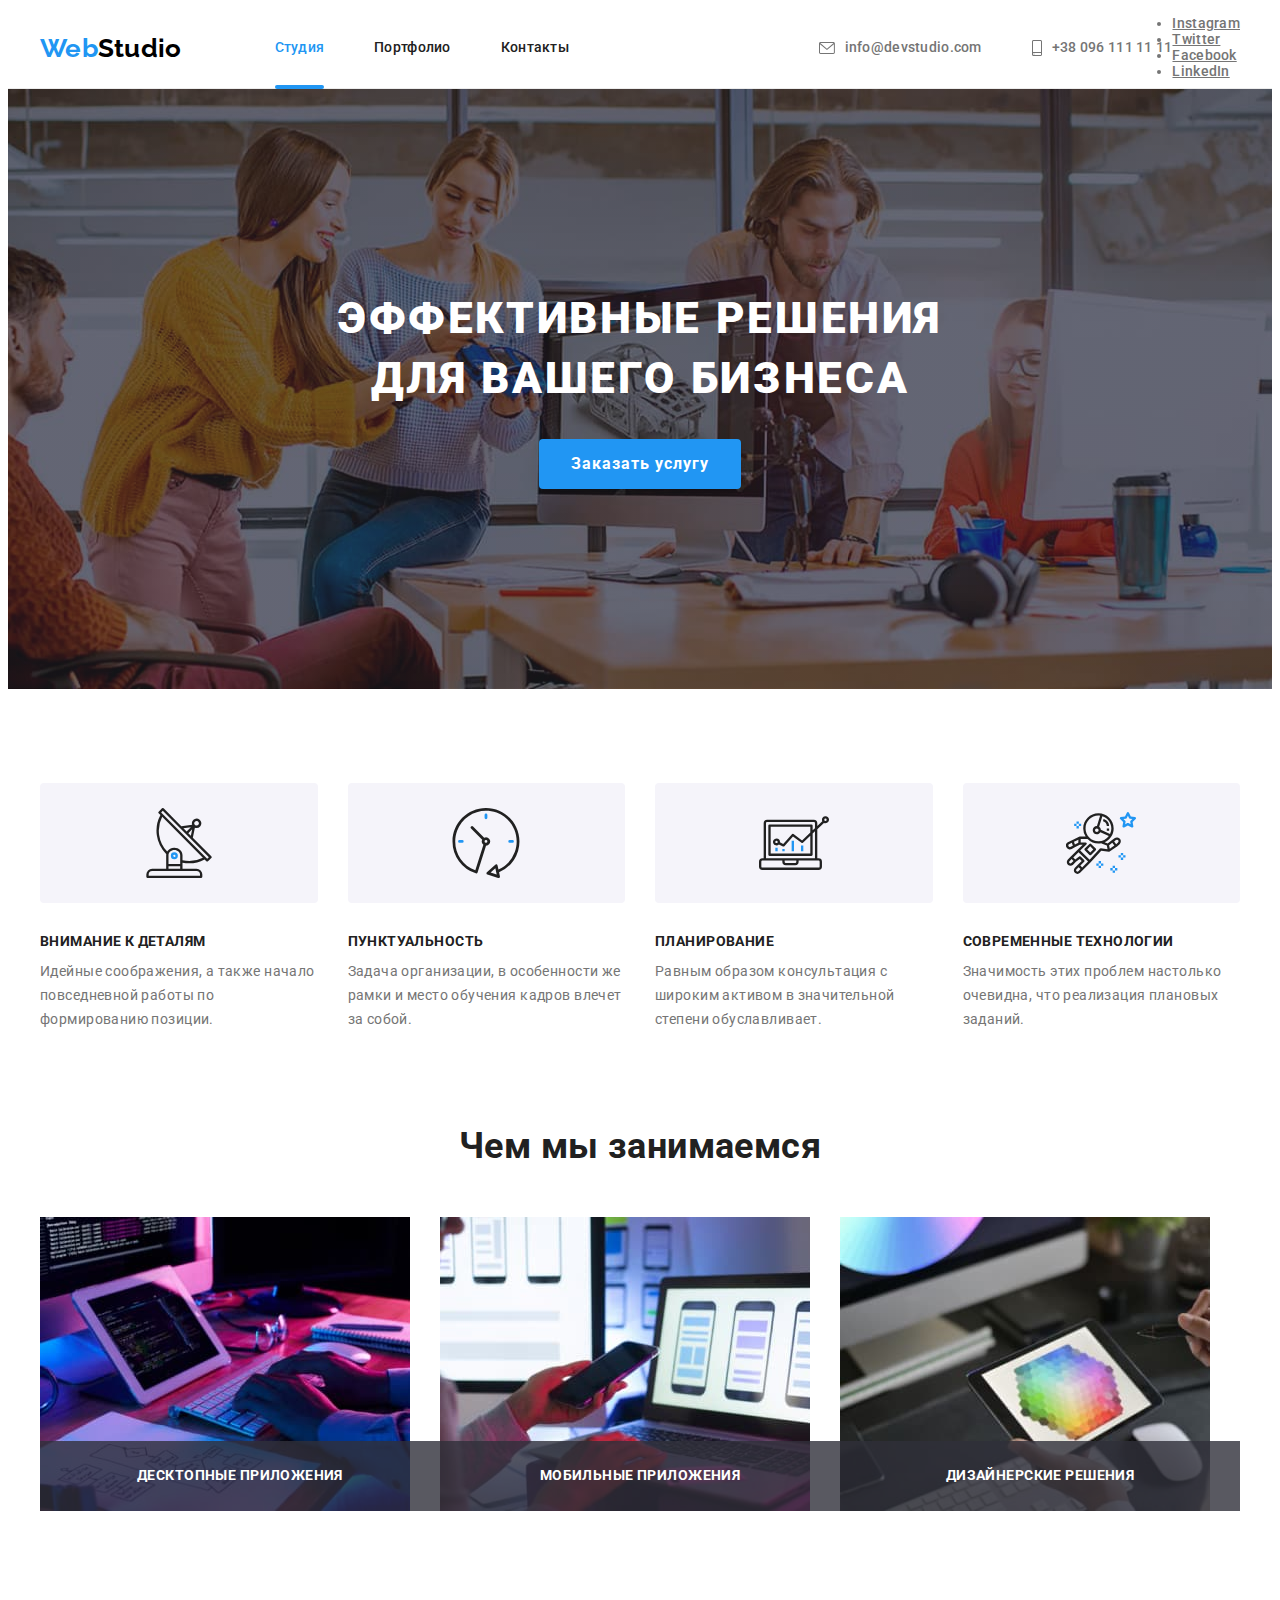
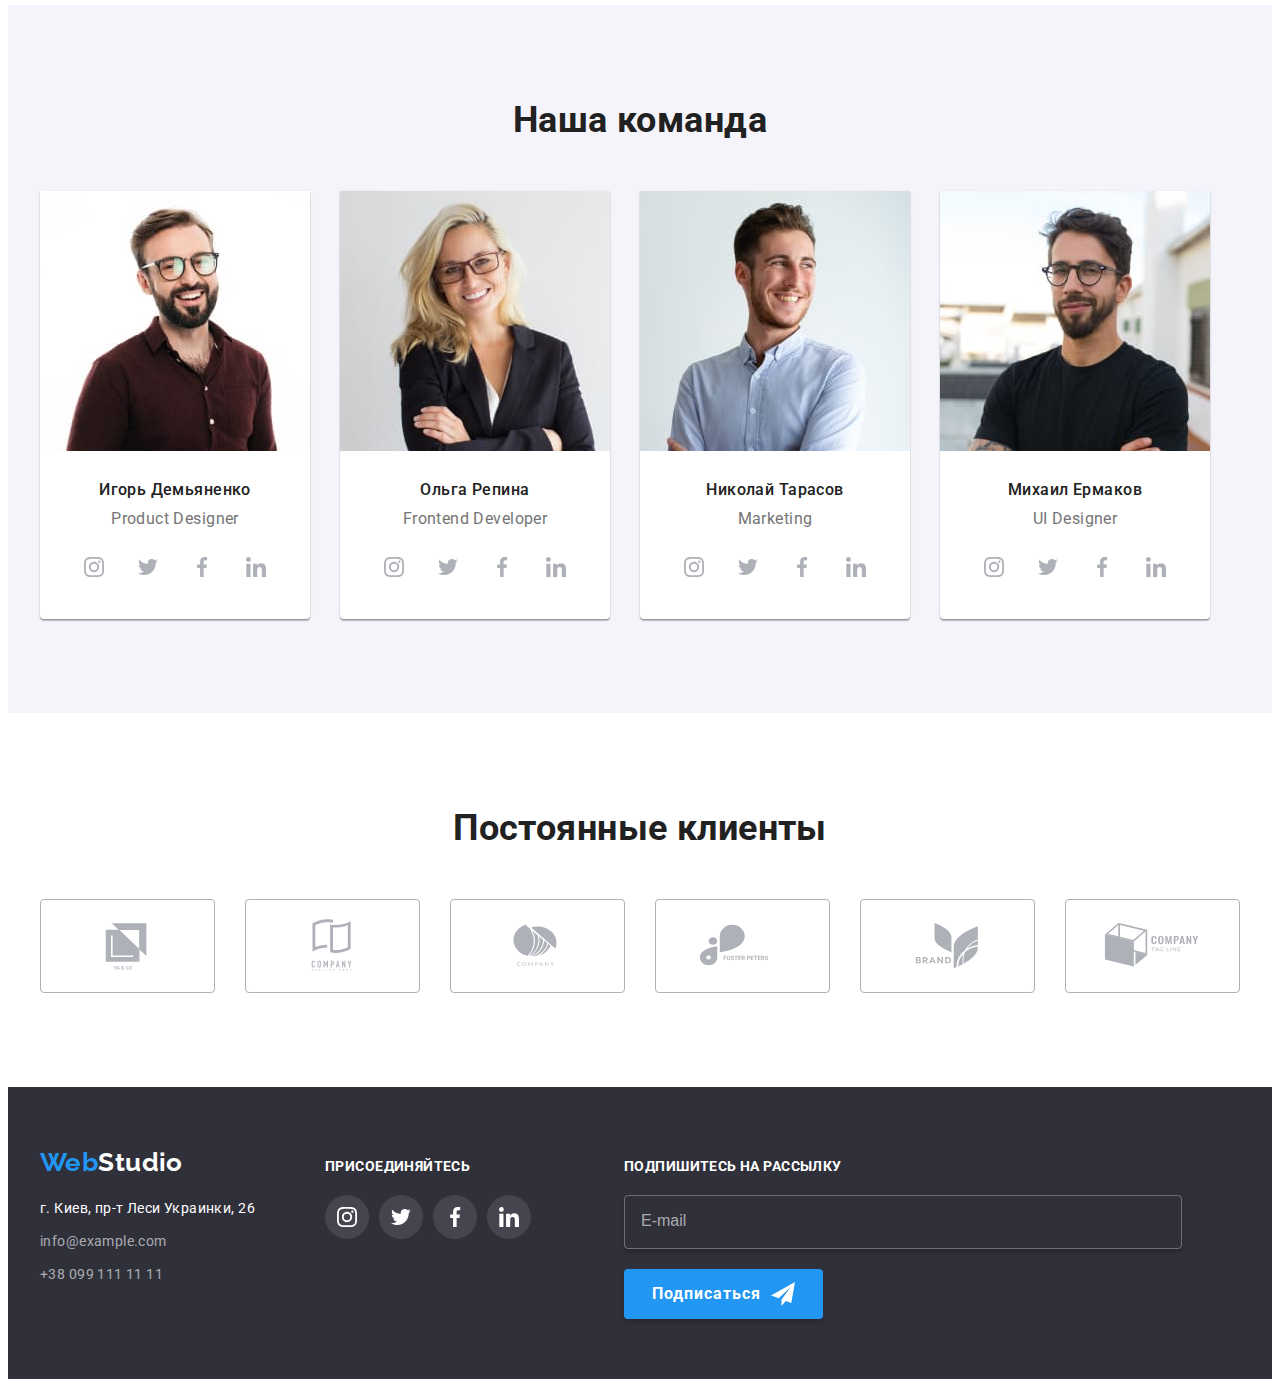
==== commit 4336bc2e: "Redone header for mobile device & added header` socials link" ====
--- a/index.html
+++ b/index.html
@@ -3,7 +3,7 @@
   <head>
     <meta charset="UTF-8" />
     <meta http-equiv="X-UA-Compatible" content="IE=edge" />
-    <meta name="viewport" content="width=device-width, initial-scale=1.0" />
+    <meta name="viewport" content="width=device-width, initial-scale=1.0, user-scalable=no" />
     <title>Студия</title>
     <!-- FONTS -->
     <link rel="preconnect" href="https://fonts.googleapis.com" />
@@ -30,6 +30,21 @@
     <!-- HEADER -->
     <header id="header" class="header">
       <div class="header__container container">
+
+        <!-- MENU BUTTON -->
+        <button id="toggle-menu" class="header__toggle-menu-button" type="button">
+          <svg class="header_button-icon" width="40" height="40">
+            <use
+              class="header_button-icon-open"
+              href="./images/decoration/icons.svg#menu-open"
+            ></use>
+            <use
+              class="header_button-icon-close"
+              href="./images/decoration/icons.svg#menu-close"
+            ></use>
+          </svg>
+        </button>
+
         <!-- NAVIGATION -->
         <nav class="header__nav">
           <a class="header__logo logo" href="./index.html" lang="en">
@@ -73,18 +88,51 @@
           </li>
         </ul>
 
-        <button id="toggle-menu" class="header__toggle-menu-button" type="button">
-          <svg class="header_button-icon" width="44" height="44">
-            <use
-              class="header_button-icon-open"
-              href="./images/decoration/icons.svg#menu-open"
-            ></use>
-            <use
-              class="header_button-icon-close"
-              href="./images/decoration/icons.svg#menu-close"
-            ></use>
-          </svg>
-        </button>
+        <!-- SOCIALS -->
+        <ul class="header__company-socials">
+          <li class="header__social-item">
+            <a
+              href="https://www.instagram.com"
+              class="header__social-link"
+              target="_blank"
+              rel="noopener noreferrer"
+              aria-label="Ссылка на аккаунт в инстаграме"
+              >Instagram
+            </a>
+          </li>
+          <li class="header__social-item">
+            <a
+              href="https://www.twitter.com"
+              class="header__social-link"
+              target="_blank"
+              rel="noopener noreferrer"
+              aria-label="Ссылка на аккаунт в твиттере"
+            >
+              Twitter
+            </a>
+          </li>
+          <li class="header__social-item">
+            <a
+              href="https://www.facebook.com"
+              class="header__social-link"
+              target="_blank"
+              rel="noopener noreferrer"
+              aria-label="Ссылка на аккаунт в фейсбуке"
+            >
+              Facebook
+            </a>
+          </li>
+          <li class="header__social-item">
+            <a
+              href="https://www.linkedin.com"
+              class="header__social-link"
+              target="_blank"
+              rel="noopener noreferrer"
+              aria-label="Ссылка на аккаунт в линкедин"
+              >LinkedIn</a
+            >
+          </li>
+        </ul>
       </div>
     </header>
 
@@ -223,6 +271,7 @@
               <div class="section-team__card-meta">
                 <h3 class="section-team__meta-subtitle">Игорь Демьяненко</h3>
                 <p class="section-team__meta-description" lang="en">Product Designer</p>
+
                 <ul class="socials">
                   <li class="socials__social">
                     <a
--- a/css/main.min.css
+++ b/css/main.min.css
@@ -1 +1 @@
-.section-portfolio__button-filter,.modal__send-button,.section-hero__button,.footer__button-send{font-family:inherit;font-weight:500;font-size:16px;line-height:1.625;letter-spacing:inherit;border-radius:4px;min-width:73px;padding:6px 22px;background-color:#f5f4fa;border-width:0px;color:#212121}.section-portfolio__button-filter:hover,.modal__send-button:hover,.section-hero__button:hover,.footer__button-send:hover,.section-portfolio__button-filter:focus,.modal__send-button:focus,.section-hero__button:focus,.footer__button-send:focus{background-color:#2196f3;-webkit-box-shadow:0px 3px 1px rgba(0,0,0,.1),0px 1px 2px rgba(0,0,0,.08),0px 2px 2px rgba(0,0,0,.12);box-shadow:0px 3px 1px rgba(0,0,0,.1),0px 1px 2px rgba(0,0,0,.08),0px 2px 2px rgba(0,0,0,.12);color:#fff;cursor:pointer}.modal__send-button,.section-hero__button,.footer__button-send{font-weight:700;line-height:1.875;letter-spacing:.06em;padding:10px 32px;background-color:#2196f3;-webkit-box-shadow:0px 4px 4px rgba(0,0,0,.15);box-shadow:0px 4px 4px rgba(0,0,0,.15);color:#fff;-webkit-transition:background-color 250ms cubic-bezier(0.4, 0, 0.2, 1);transition:background-color 250ms cubic-bezier(0.4, 0, 0.2, 1)}.modal__send-button:hover,.section-hero__button:hover,.footer__button-send:hover,.modal__send-button:focus,.section-hero__button:focus,.footer__button-send:focus{background-color:#188ce8;-webkit-box-shadow:0px 4px 4px rgba(0,0,0,.15);box-shadow:0px 4px 4px rgba(0,0,0,.15)}.section-portfolio__card-link,.logo,.footer__address-link,.header__contact-link,.header__page-link{text-decoration:none;font-style:normal}.section-portfolio__card-link:hover,.logo:hover,.footer__address-link:hover,.header__contact-link:hover,.header__page-link:hover{cursor:pointer}.footer__address-link,.header__contact-link,.header__page-link{-webkit-transition:color 250ms cubic-bezier(0.4, 0, 0.2, 1);transition:color 250ms cubic-bezier(0.4, 0, 0.2, 1)}.footer__address-link:hover,.header__contact-link:hover,.header__page-link:hover,.footer__address-link:focus,.header__contact-link:focus,.header__page-link:focus{color:#2196f3}.footer__subscribe,.footer__container,.section-portfolio__filters,.section-clients__link,.section-services__img-description,.section-advantages__icon-wrapper,.modal__close-button,.header__container,.socials__link,.modal__agree-label,.modal__request-form,.footer__button-send,.header__contact-link,.header__nav{display:-webkit-box;display:-ms-flexbox;display:flex}.modal__agree-label,.modal__request-form,.footer__button-send,.header__contact-link,.header__nav{-webkit-box-align:center;-ms-flex-align:center;align-items:center}.section-portfolio__filters,.section-clients__link,.section-services__img-description,.section-advantages__icon-wrapper,.modal__close-button,.header__container,.socials__link{-webkit-box-align:center;-ms-flex-align:center;align-items:center;-webkit-box-pack:center;-ms-flex-pack:center;justify-content:center}.modal__input,.footer__mail-input{height:40px;border-width:1px;border-radius:4px;border-style:solid;-webkit-transition:border-color 250ms cubic-bezier(0.4, 0, 0.2, 1);transition:border-color 250ms cubic-bezier(0.4, 0, 0.2, 1)}.modal__input:focus,.footer__mail-input:focus,.modal__input:active,.footer__mail-input:active{border-color:#2196f3}.section-clients__icon,.modal__close-icon,.footer__button-icon,.header_button-icon,.header__contact-icon,.socials__link{fill:currentColor}.section-portfolio,.section-clients,.section-team,.section-services,.section-advantages,.section-hero,.header{padding-top:60px;padding-bottom:60px;background-color:#fff}@media screen and (min-width: 1200px){.section-portfolio,.section-clients,.section-team,.section-services,.section-advantages,.section-hero,.header{padding-top:94px;padding-bottom:94px}}.section-clients__section-title,.section-team__section-title,.section-services__section-title{font-weight:700;font-size:36px;line-height:1.17;text-align:center;margin-bottom:50px;color:#212121}.section-portfolio__projects,.section-portfolio__filters,.section-clients__clients-list,.section-team__team-list,.section-services__services-list,.section-advantages__advantages-list,.modal__fields,.footer__addresses-list,.header__contacts,.header__pages,.socials{list-style:none}.section-portfolio__section-title,.section-advantages__section-title,.modal__agree-checkbox{position:absolute;width:1px;height:1px;margin:-1px;border:0;padding:0;white-space:nowrap;-webkit-clip-path:inset(100%);clip-path:inset(100%);clip:rect(0 0 0 0);overflow:hidden}a{color:currentColor}button,p,h1,h2,h3,h4,h5,h6,ul{margin:0;padding:0}img{display:block;height:auto;max-width:100%}input:active,input:focus,textarea:active,textarea:focus{outline:none}body{font-family:"Roboto" , sans-serif;font-weight:400;font-size:14px;line-height:1.72;letter-spacing:.03em;background-color:#fff;color:#757575}.container{margin:0 auto;padding:0 15px}@media screen and (max-width: 767.98px){.container{width:480px}}@media screen and (min-width: 768px)and (max-width: 1199.98px){.container{width:768px}}@media screen and (min-width: 1200px){.container{width:1170px}}.hidden{display:none}.logo{font-family:"Raleway" , sans-serif;font-weight:700;font-size:24px;line-height:1.17;color:#2196f3}@media screen and (min-width: 1200px){.logo{font-size:26px}}.logo__second-word{color:#000}.logo__second-word--light{color:#fff}.socials{display:-webkit-box;display:-ms-flexbox;display:flex;-ms-flex-wrap:wrap;flex-wrap:wrap;margin-top:-10px;margin-left:-10px}.socials__social{margin-top:10px;margin-left:10px;width:44px;height:44px}.socials__link{width:100%;height:100%;border-radius:50%;color:#afb1b8;-webkit-transition:background-color 250ms cubic-bezier(0.4, 0, 0.2, 1) , color 250ms cubic-bezier(0.4, 0, 0.2, 1);transition:background-color 250ms cubic-bezier(0.4, 0, 0.2, 1) , color 250ms cubic-bezier(0.4, 0, 0.2, 1)}.socials__link:hover,.socials__link:focus{background-color:#2196f3;color:#fff}.header{font-weight:500;line-height:1.14;letter-spacing:.02em;padding:0px;border-bottom:1px solid #ececec}@media screen and (max-width: 767.98px){.header{padding:10px 0;-webkit-transition:-webkit-transform 250ms cubic-bezier(0.4, 0, 0.2, 1);transition:-webkit-transform 250ms cubic-bezier(0.4, 0, 0.2, 1);transition:transform 250ms cubic-bezier(0.4, 0, 0.2, 1);transition:transform 250ms cubic-bezier(0.4, 0, 0.2, 1), -webkit-transform 250ms cubic-bezier(0.4, 0, 0.2, 1);background-color:red}.header.is-fullscreen{position:absolute;top:calc(-100vh + 60px);left:0;width:100vw;height:100vh;-webkit-transform:translateY(calc(100% - 60px));transform:translateY(calc(100% - 60px))}}.header__logo{margin-bottom:0px;margin-right:88px}.header.is-fullscreen .header__logo{display:none}@media screen and (min-width: 1200px){.header__logo{margin-right:93px}}.header__pages{color:#212121}@media screen and (max-width: 767.98px){.header__pages{font-weight:500;font-size:40px;line-height:1.175;display:none}header.is-fullscreen .header__pages{display:block}}@media screen and (min-width: 768px){.header__pages{display:-webkit-box;display:-ms-flexbox;display:flex;-webkit-box-align:center;-ms-flex-align:center;align-items:center}}@media screen and (max-width: 767.98px){.header__page:not(:last-child){margin-bottom:32px}}@media screen and (min-width: 768px){.header__page:not(:last-child){margin-right:50px}}@media screen and (min-width: 768px){.header__page-link{display:block;padding:32px 0}}.header__page-link--active-page{position:relative;color:#2196f3}.header__page-link--active-page::after{content:"";position:absolute;left:0;bottom:-1px;width:100%;height:4px;border-radius:2px;background-color:currentColor}@media screen and (max-width: 767.98px){.header__contacts{display:none}}@media screen and (max-width: 1199.98px){.header__contacts{font-size:12px;line-height:1.166}}@media screen and (min-width: 768px)and (max-width: 1199.98px){.header__contacts{width:138px}}@media screen and (min-width: 768px){.header__contacts{margin-left:auto}}@media screen and (min-width: 1200px){.header__contacts{display:-webkit-box;display:-ms-flexbox;display:flex;-webkit-box-align:center;-ms-flex-align:center;align-items:center}}@media screen and (max-width: 767.98px){.header__contact:not(:last-child){margin-bottom:32px}}@media screen and (min-width: 768px)and (max-width: 1199.98px){.header__contact:not(:last-child){display:block;margin-bottom:10px}}@media screen and (min-width: 1200px){.header__contact:not(:last-child){margin-right:50px}}.header__contact-link{white-space:nowrap}@media screen and (min-width: 1200px){.header__contact-link{padding:32px 0}}.header__contact-icon{margin-right:8px}@media screen and (max-width: 1199.98px){.header__contact-icon{-webkit-transform:scale(0.875);transform:scale(0.875)}}@media screen and (min-width: 1200px){.header__contact-icon{margin-right:10px}}@media screen and (max-width: 767.98px){.header__toggle-menu-button{margin-left:auto;width:44px;height:44px;border:none;background-color:rgba(0,0,0,0);color:#000}}@media screen and (min-width: 768px){.header__toggle-menu-button{display:none}}.header__toggle-menu-button.is-touched .header_button-icon-open{display:none}.header__toggle-menu-button:not(.is-touched) .header_button-icon-close{display:none}.footer{padding:60px 0;background-color:#2f303a}.footer__container{-webkit-box-align:start;-ms-flex-align:start;align-items:flex-start}.footer__studio-info{margin-right:70px}.footer__logo{display:inline-block;margin-bottom:20px}.footer__addresses-list{line-height:1.71;color:#fff}.footer__address:not(:last-child){margin-bottom:9px}.footer__address:not(:nth-child(1)){color:rgba(255,255,255,.6)}.footer__subscribe-subtitle,.footer__follow-subtitle{font-size:14px;line-height:1.14;text-transform:uppercase;margin-bottom:20px}.footer__subscribe,.footer__follow-us{padding-top:12px;color:#fff}.footer__follow-us{margin-right:93px}.footer__socials-link{background-color:rgba(255,255,255,.1);color:#fff}.footer__subscribe{-ms-flex-wrap:wrap;flex-wrap:wrap;max-width:570px;min-width:450px;margin-bottom:-20px}.footer__mail-input{-ms-flex-negative:0;flex-shrink:0;-webkit-box-flex:1;-ms-flex-positive:1;flex-grow:1;min-width:358px;height:50px;margin-right:12px;margin-bottom:20px;padding-left:16px;border:1px solid rgba(255,255,255,.3);background-color:rgba(0,0,0,0);-webkit-box-shadow:0px 4px 4px 0px rgba(0,0,0,.15);box-shadow:0px 4px 4px 0px rgba(0,0,0,.15);color:inherit}.footer__mail-input::-webkit-input-placeholder{font-size:16px;line-height:1.25;color:rgba(255,255,255,.6)}.footer__mail-input::-moz-placeholder{font-size:16px;line-height:1.25;color:rgba(255,255,255,.6)}.footer__mail-input:-ms-input-placeholder{font-size:16px;line-height:1.25;color:rgba(255,255,255,.6)}.footer__mail-input::-ms-input-placeholder{font-size:16px;line-height:1.25;color:rgba(255,255,255,.6)}.footer__mail-input::placeholder{font-size:16px;line-height:1.25;color:rgba(255,255,255,.6)}.footer__button-send{margin-bottom:20px;padding-right:28px;padding-left:28px}.footer__button-icon{margin-left:10px}.section-hero{text-align:center;margin:0 auto;background-color:#c4c4c4;background-clip:border-box;background-repeat:no-repeat;background-position:center;color:#fff}@media screen and (max-width: 767.98px){.section-hero{max-width:480px;background-image:-webkit-gradient(linear, left top, left bottom, from(rgba(47, 48, 58, 0.4)), to(rgba(47, 48, 58, 0.4))),url(../images/decoration/hero-bg_mobile.jpg);background-image:linear-gradient(rgba(47, 48, 58, 0.4), rgba(47, 48, 58, 0.4)),url(../images/decoration/hero-bg_mobile.jpg)}}@media screen and (min-width: 768px)and (max-width: 1199.98px){.section-hero{max-width:768px;background-image:-webkit-gradient(linear, left top, left bottom, from(rgba(47, 48, 58, 0.4)), to(rgba(47, 48, 58, 0.4))),url(../images/decoration/hero-bg_tablet.jpg);background-image:linear-gradient(rgba(47, 48, 58, 0.4), rgba(47, 48, 58, 0.4)),url(../images/decoration/hero-bg_tablet.jpg)}}@media screen and (max-width: 1199.98px){.section-hero{padding:118px 0}}@media screen and (min-width: 1200px){.section-hero{padding:200px 0;max-width:1600px;background-image:-webkit-gradient(linear, left top, left bottom, from(rgba(47, 48, 58, 0.4)), to(rgba(47, 48, 58, 0.4))),url(../images/decoration/hero-bg_desktop.jpg);background-image:linear-gradient(rgba(47, 48, 58, 0.4), rgba(47, 48, 58, 0.4)),url(../images/decoration/hero-bg_desktop.jpg)}}.section-hero__section-title{font-weight:900;font-size:26px;line-height:1.61;letter-spacing:.06em;text-transform:uppercase;margin:0 auto 30px;max-width:360px}@media screen and (min-width: 1200px){.section-hero__section-title{font-size:44px;line-height:1.36;max-width:696px}}.modal{position:fixed;top:0px;left:0px;width:100vw;height:100vh;z-index:10;background-color:rgba(0,0,0,.2);opacity:1;-webkit-transition:opacity 250ms cubic-bezier(0.4, 0, 0.2, 1);transition:opacity 250ms cubic-bezier(0.4, 0, 0.2, 1)}.modal.is-hidden{opacity:0;pointer-events:none}.modal__window{position:absolute;top:50%;left:50%;max-width:528px;min-width:-webkit-min-content;min-width:-moz-min-content;min-width:min-content;width:80%;min-height:581px;padding:40px;border-radius:4px;background-color:#fff;-webkit-box-shadow:0px 1px 3px rgba(0,0,0,.12),0px 1px 1px rgba(0,0,0,.14),0px 2px 1px rgba(0,0,0,.2);box-shadow:0px 1px 3px rgba(0,0,0,.12),0px 1px 1px rgba(0,0,0,.14),0px 2px 1px rgba(0,0,0,.2);color:#757575;-webkit-transform:translate(-50%, -50%) scale(1, 1);transform:translate(-50%, -50%) scale(1, 1);-webkit-transition:-webkit-transform 250ms cubic-bezier(0.4, 0, 0.2, 1);transition:-webkit-transform 250ms cubic-bezier(0.4, 0, 0.2, 1);transition:transform 250ms cubic-bezier(0.4, 0, 0.2, 1);transition:transform 250ms cubic-bezier(0.4, 0, 0.2, 1), -webkit-transform 250ms cubic-bezier(0.4, 0, 0.2, 1)}.modal.is-hidden .modal__window{-webkit-transform:translate(-50%, -50%) scale(0.1, 0.1);transform:translate(-50%, -50%) scale(0.1, 0.1);pointer-events:none;visibility:hidden}.modal__close-button{position:absolute;right:8px;top:8px;width:30px;height:30px;border:1px solid rgba(0,0,0,.1);border-radius:50%;background-color:inherit;color:#000;-webkit-transition:color 250ms cubic-bezier(0.4, 0, 0.2, 1);transition:color 250ms cubic-bezier(0.4, 0, 0.2, 1)}.modal__close-button:hover,.modal__close-button:focus{color:#2196f3}.modal__subtitle{font-size:20px;line-height:1.17;margin-bottom:12px;color:#212121}.modal__request-form{-webkit-box-orient:vertical;-webkit-box-direction:normal;-ms-flex-direction:column;flex-direction:column}.modal__fields{text-align:left;width:100%;margin-bottom:20px}.modal__field{position:relative;color:#212121}.modal__input-label{font-size:12px;line-height:1.16;display:block;margin-bottom:4px;color:#757575}.modal__input{display:block;width:100%;padding-left:42px;border-color:rgba(33,33,33,.2)}.modal__input:not(:last-child){margin-bottom:10px}.modal__input--commentary{height:120px;padding:12px 16px;resize:none}.modal__input--commentary::-webkit-input-placeholder{color:rgba(117,117,117,.5)}.modal__input--commentary::-moz-placeholder{color:rgba(117,117,117,.5)}.modal__input--commentary:-ms-input-placeholder{color:rgba(117,117,117,.5)}.modal__input--commentary::-ms-input-placeholder{color:rgba(117,117,117,.5)}.modal__input--commentary::placeholder{color:rgba(117,117,117,.5)}.modal__input-icon{position:absolute;left:12px;bottom:20px;-webkit-transform:translate(0, 50%);transform:translate(0, 50%);fill:currentColor;-webkit-transition:fill 250ms cubic-bezier(0.4, 0, 0.2, 1);transition:fill 250ms cubic-bezier(0.4, 0, 0.2, 1)}.modal__input:active+.modal__input-icon,.modal__input:focus+.modal__input-icon{fill:#2196f3}.modal__agree-label{text-align:left;-ms-flex-wrap:wrap;flex-wrap:wrap;margin-bottom:30px}.modal__agree-icon{-ms-flex-negative:0;flex-shrink:0;margin-right:8px;border:2px solid #212121;border-radius:2px;fill:rgba(0,0,0,0);-webkit-transition:background-color 250ms cubic-bezier(0.4, 0, 0.2, 1) , border-width 250ms cubic-bezier(0.4, 0, 0.2, 1) , fill 250ms cubic-bezier(0.4, 0, 0.2, 1);transition:background-color 250ms cubic-bezier(0.4, 0, 0.2, 1) , border-width 250ms cubic-bezier(0.4, 0, 0.2, 1) , fill 250ms cubic-bezier(0.4, 0, 0.2, 1)}.modal__agree-checkbox:focus+.modal__agree-icon{background-color:rgba(33,150,243,.5);border-style:dotted}.modal__agree-checkbox:checked+.modal__agree-icon{background-color:#2196f3;border-width:0px;fill:#fff}.modal__agreements-link{color:#2196f3}.modal__send-button{padding-right:55px;padding-left:55px;margin-bottom:0px}@media screen and (min-width: 768px){.section-advantages__advantages-list{display:-webkit-box;display:-ms-flexbox;display:flex;-ms-flex-wrap:wrap;flex-wrap:wrap;margin-top:-30px;margin-left:-30px}}@media screen and (max-width: 767.98px){.section-advantages__advantage:not(:last-child){margin-bottom:30px}}@media screen and (min-width: 768px)and (max-width: 1199.98px){.section-advantages__advantage{margin-top:30px;margin-left:30px;-ms-flex-preferred-size:calc(50% - 30px);flex-basis:calc(50% - 30px);max-width:-webkit-max-content;max-width:-moz-max-content;max-width:max-content;min-width:-webkit-min-content;min-width:-moz-min-content;min-width:min-content}}@media screen and (min-width: 1200px){.section-advantages__advantage{margin-top:30px;margin-left:30px;-ms-flex-preferred-size:calc(25% - 30px);flex-basis:calc(25% - 30px);max-width:-webkit-max-content;max-width:-moz-max-content;max-width:max-content;min-width:-webkit-min-content;min-width:-moz-min-content;min-width:min-content}}.section-advantages__icon-wrapper{width:100%;height:120px;margin-bottom:30px;border-radius:4px;background-color:#f5f4fa}.section-advantages__subtitle{font-weight:700;font-size:14px;line-height:1.17;text-transform:uppercase;margin-bottom:10px;color:#212121}@media screen and (max-width: 1199.98px){.section-advantages__subtitle{text-align:center}}.section-services{padding-top:0}@media screen and (max-width: 1199.98px){.section-services{display:none}}.section-services__services-list{display:-webkit-box;display:-ms-flexbox;display:flex;margin-top:-30px;margin-left:-30px}.section-services__service{margin-top:30px;margin-left:30px;-ms-flex-preferred-size:calc(33.3333333333% - 30px);flex-basis:calc(33.3333333333% - 30px);max-width:-webkit-max-content;max-width:-moz-max-content;max-width:max-content;min-width:-webkit-min-content;min-width:-moz-min-content;min-width:min-content}.section-services__img-wrapper{position:relative}.section-services__img-description{position:absolute;left:0px;bottom:0px;width:100%;height:70px;padding:0 15px;color:#fff;font-size:14px;line-height:1.14;text-align:center;text-transform:uppercase;background-color:rgba(47,48,58,.8)}.section-team{font-size:16px;line-height:1.17;text-align:center;background-color:#f5f4fa}@media screen and (min-width: 768px){.section-team__team-list{display:-webkit-box;display:-ms-flexbox;display:flex;-ms-flex-wrap:wrap;flex-wrap:wrap;margin-top:-30px;margin-left:-30px}}.section-team__card{-webkit-box-shadow:0px 1px 3px rgba(0,0,0,.12),0px 1px 1px rgba(0,0,0,.14),0px 2px 1px rgba(0,0,0,.2);box-shadow:0px 1px 3px rgba(0,0,0,.12),0px 1px 1px rgba(0,0,0,.14),0px 2px 1px rgba(0,0,0,.2);border-radius:0px 0px 4px 4px;background-color:#fff}@media screen and (max-width: 767.98px){.section-team__card:not(:last-child){margin-bottom:30px}}@media screen and (min-width: 768px)and (max-width: 1199.98px){.section-team__card{margin-top:30px;margin-left:30px;-ms-flex-preferred-size:calc(50% - 30px);flex-basis:calc(50% - 30px);max-width:-webkit-max-content;max-width:-moz-max-content;max-width:max-content;min-width:-webkit-min-content;min-width:-moz-min-content;min-width:min-content}}@media screen and (min-width: 1200px){.section-team__card{margin-top:30px;margin-left:30px;-ms-flex-preferred-size:calc(25% - 30px);flex-basis:calc(25% - 30px);max-width:-webkit-max-content;max-width:-moz-max-content;max-width:max-content;min-width:-webkit-min-content;min-width:-moz-min-content;min-width:min-content}}.section-team__card-meta{padding:30px 32px}.section-team__meta-subtitle{font-weight:500;font-size:inherit;margin-bottom:10px;color:#212121}.section-team__meta-description{margin-bottom:16px}.section-clients__clients-list{display:-webkit-box;display:-ms-flexbox;display:flex;-ms-flex-wrap:wrap;flex-wrap:wrap;margin-top:-30px;margin-left:-30px}@media screen and (max-width: 767.98px){.section-clients__client{margin-top:30px;margin-left:30px;-ms-flex-preferred-size:calc(50% - 30px);flex-basis:calc(50% - 30px);max-width:100%;min-width:-webkit-min-content;min-width:-moz-min-content;min-width:min-content}}@media screen and (min-width: 768px)and (max-width: 1199.98px){.section-clients__client{margin-top:30px;margin-left:30px;-ms-flex-preferred-size:calc(33.3333333333% - 30px);flex-basis:calc(33.3333333333% - 30px);max-width:100%;min-width:-webkit-min-content;min-width:-moz-min-content;min-width:min-content}}@media screen and (min-width: 1200px){.section-clients__client{margin-top:30px;margin-left:30px;-ms-flex-preferred-size:calc(16.6666666667% - 30px);flex-basis:calc(16.6666666667% - 30px);max-width:100%;min-width:-webkit-min-content;min-width:-moz-min-content;min-width:min-content}}.section-clients__link{height:92px;border:1px solid #afb1b8;border-radius:4px;color:#afb1b8;-webkit-transition:border-color 250ms cubic-bezier(0.4, 0, 0.2, 1) , color 250ms cubic-bezier(0.4, 0, 0.2, 1);transition:border-color 250ms cubic-bezier(0.4, 0, 0.2, 1) , color 250ms cubic-bezier(0.4, 0, 0.2, 1)}.section-clients__link:hover,.section-clients__link:focus{border-color:#2196f3;color:#2196f3}.section-portfolio{margin:0;padding:94px 0}.section-portfolio__filters{margin-bottom:50px}.section-portfolio__filter:not(:last-child){margin-right:8px}.section-portfolio__button-filter--active{background-color:#2196f3;-webkit-box-shadow:0px 3px 1px rgba(0,0,0,.1),0px 1px 2px rgba(0,0,0,.08),0px 2px 2px rgba(0,0,0,.12);box-shadow:0px 3px 1px rgba(0,0,0,.1),0px 1px 2px rgba(0,0,0,.08),0px 2px 2px rgba(0,0,0,.12);color:#fff}.section-portfolio__projects{display:-webkit-box;display:-ms-flexbox;display:flex;-ms-flex-wrap:wrap;flex-wrap:wrap;margin-top:-30px;margin-left:-30px}.section-portfolio__card{margin-top:30px;margin-left:30px;-ms-flex-preferred-size:calc(33.3333333333% - 30px);flex-basis:calc(33.3333333333% - 30px);max-width:-webkit-max-content;max-width:-moz-max-content;max-width:max-content;min-width:-webkit-min-content;min-width:-moz-min-content;min-width:min-content}.section-portfolio__card-link{display:block;-webkit-transition:-webkit-box-shadow 250ms cubic-bezier(0.4, 0, 0.2, 1);transition:-webkit-box-shadow 250ms cubic-bezier(0.4, 0, 0.2, 1);transition:box-shadow 250ms cubic-bezier(0.4, 0, 0.2, 1);transition:box-shadow 250ms cubic-bezier(0.4, 0, 0.2, 1), -webkit-box-shadow 250ms cubic-bezier(0.4, 0, 0.2, 1)}.section-portfolio__card-link:hover,.section-portfolio__card-link:focus{-webkit-box-shadow:0px 1px 1px rgba(0,0,0,.12),0px 4px 4px rgba(0,0,0,.06),1px 4px 6px rgba(0,0,0,.16);box-shadow:0px 1px 1px rgba(0,0,0,.12),0px 4px 4px rgba(0,0,0,.06),1px 4px 6px rgba(0,0,0,.16)}.section-portfolio__img-wrapper{position:relative;overflow:hidden}.section-portfolio__proj-details{font-size:18px;line-height:1.55;position:absolute;top:0px;left:0px;-webkit-transform:translateY(100%);transform:translateY(100%);width:100%;height:100%;padding:17% 24px;background-color:rgba(33,150,243,.9);color:#fff;overflow:auto;-webkit-transition:-webkit-transform 250ms cubic-bezier(0.4, 0, 0.2, 1);transition:-webkit-transform 250ms cubic-bezier(0.4, 0, 0.2, 1);transition:transform 250ms cubic-bezier(0.4, 0, 0.2, 1);transition:transform 250ms cubic-bezier(0.4, 0, 0.2, 1), -webkit-transform 250ms cubic-bezier(0.4, 0, 0.2, 1)}.section-portfolio__card-link:hover .section-portfolio__proj-details,.section-portfolio__card-link:focus .section-portfolio__proj-details{-webkit-transform:translateY(0);transform:translateY(0)}.section-portfolio__card-meta{padding:20px 24px;border:1px solid #eee;border-top:none}.section-portfolio__meta-subtitle{font-weight:700;font-size:18px;line-height:2;letter-spacing:.06em;margin-bottom:4px;color:#212121}.section-portfolio__meta-description{font-size:16px;line-height:1.875}/*# sourceMappingURL=main.min.css.map */+.section-portfolio__button-filter,.modal__send-button,.section-hero__button,.footer__button-send{font-family:inherit;font-weight:500;font-size:16px;line-height:1.625;letter-spacing:inherit;border-radius:4px;min-width:73px;padding:6px 22px;background-color:#f5f4fa;border-width:0px;color:#212121}.section-portfolio__button-filter:hover,.modal__send-button:hover,.section-hero__button:hover,.footer__button-send:hover,.section-portfolio__button-filter:focus,.modal__send-button:focus,.section-hero__button:focus,.footer__button-send:focus{background-color:#2196f3;-webkit-box-shadow:0px 3px 1px rgba(0,0,0,.1),0px 1px 2px rgba(0,0,0,.08),0px 2px 2px rgba(0,0,0,.12);box-shadow:0px 3px 1px rgba(0,0,0,.1),0px 1px 2px rgba(0,0,0,.08),0px 2px 2px rgba(0,0,0,.12);color:#fff;cursor:pointer}.modal__send-button,.section-hero__button,.footer__button-send{font-weight:700;line-height:1.875;letter-spacing:.06em;padding:10px 32px;background-color:#2196f3;-webkit-box-shadow:0px 4px 4px rgba(0,0,0,.15);box-shadow:0px 4px 4px rgba(0,0,0,.15);color:#fff;-webkit-transition:background-color 250ms cubic-bezier(0.4, 0, 0.2, 1);transition:background-color 250ms cubic-bezier(0.4, 0, 0.2, 1)}.modal__send-button:hover,.section-hero__button:hover,.footer__button-send:hover,.modal__send-button:focus,.section-hero__button:focus,.footer__button-send:focus{background-color:#188ce8;-webkit-box-shadow:0px 4px 4px rgba(0,0,0,.15);box-shadow:0px 4px 4px rgba(0,0,0,.15)}.section-portfolio__card-link,.logo,.footer__address-link,.header__contact-link,.header__page-link{text-decoration:none;font-style:normal}.section-portfolio__card-link:hover,.logo:hover,.footer__address-link:hover,.header__contact-link:hover,.header__page-link:hover{cursor:pointer}.footer__address-link,.header__contact-link,.header__page-link{-webkit-transition:color 250ms cubic-bezier(0.4, 0, 0.2, 1);transition:color 250ms cubic-bezier(0.4, 0, 0.2, 1)}.footer__address-link:hover,.header__contact-link:hover,.header__page-link:hover,.footer__address-link:focus,.header__contact-link:focus,.header__page-link:focus{color:#2196f3}.footer__subscribe,.footer__container,.section-portfolio__filters,.section-clients__link,.section-services__img-description,.section-advantages__icon-wrapper,.modal__close-button,.header__container,.socials__link,.modal__agree-label,.modal__request-form,.footer__button-send,.header__contact-link,.header__nav{display:-webkit-box;display:-ms-flexbox;display:flex}.modal__agree-label,.modal__request-form,.footer__button-send,.header__contact-link,.header__nav{-webkit-box-align:center;-ms-flex-align:center;align-items:center}.section-portfolio__filters,.section-clients__link,.section-services__img-description,.section-advantages__icon-wrapper,.modal__close-button,.header__container,.socials__link{-webkit-box-align:center;-ms-flex-align:center;align-items:center;-webkit-box-pack:center;-ms-flex-pack:center;justify-content:center}.modal__input,.footer__mail-input{height:40px;border-width:1px;border-radius:4px;border-style:solid;-webkit-transition:border-color 250ms cubic-bezier(0.4, 0, 0.2, 1);transition:border-color 250ms cubic-bezier(0.4, 0, 0.2, 1)}.modal__input:focus,.footer__mail-input:focus,.modal__input:active,.footer__mail-input:active{border-color:#2196f3}.section-clients__icon,.modal__close-icon,.footer__button-icon,.header_button-icon,.header__contact-icon,.socials__link{fill:currentColor}.section-portfolio,.section-clients,.section-team,.section-services,.section-advantages,.section-hero,.header{padding-top:60px;padding-bottom:60px;background-color:#fff}@media screen and (min-width: 1200px){.section-portfolio,.section-clients,.section-team,.section-services,.section-advantages,.section-hero,.header{padding-top:94px;padding-bottom:94px}}.section-clients__section-title,.section-team__section-title,.section-services__section-title{font-weight:700;font-size:28px;line-height:1.17;text-align:center;margin-bottom:30px;color:#212121}@media screen and (min-width: 1200px){.section-clients__section-title,.section-team__section-title,.section-services__section-title{font-size:36px;margin-bottom:50px}}.section-portfolio__projects,.section-portfolio__filters,.section-clients__clients-list,.section-team__team-list,.section-services__services-list,.section-advantages__advantages-list,.modal__fields,.footer__addresses-list,.header__contacts,.header__pages,.socials{list-style:none}.section-portfolio__section-title,.section-advantages__section-title,.modal__agree-checkbox{position:absolute;width:1px;height:1px;margin:-1px;border:0;padding:0;white-space:nowrap;-webkit-clip-path:inset(100%);clip-path:inset(100%);clip:rect(0 0 0 0);overflow:hidden}a{color:currentColor}button,p,h1,h2,h3,h4,h5,h6,ul{margin:0;padding:0}img{display:block;height:auto;max-width:100%}input:active,input:focus,textarea:active,textarea:focus{outline:none}body{font-family:"Roboto" , sans-serif;font-weight:400;font-size:14px;line-height:1.72;letter-spacing:.03em;background-color:#fff;color:#757575}.container{margin:0 auto;padding:0 15px}@media screen and (max-width: 767.98px){.container{min-width:320px;max-width:480px}}@media screen and (min-width: 768px)and (max-width: 1199.98px){.container{width:768px}}@media screen and (min-width: 1200px){.container{width:1200px}}.hidden{display:none}.logo{font-family:"Raleway" , sans-serif;font-weight:700;font-size:24px;line-height:1.17;color:#2196f3}@media screen and (min-width: 1200px){.logo{font-size:26px}}.logo__second-word{color:#000}.logo__second-word--light{color:#fff}.socials{display:-webkit-box;display:-ms-flexbox;display:flex;margin-top:-10px;margin-left:-10px;display:-webkit-inline-box;display:-ms-inline-flexbox;display:inline-flex}.socials__social{margin-top:10px;margin-left:10px;width:44px;height:44px}.socials__link{width:100%;height:100%;border-radius:50%;color:#afb1b8;-webkit-transition:background-color 250ms cubic-bezier(0.4, 0, 0.2, 1) , color 250ms cubic-bezier(0.4, 0, 0.2, 1);transition:background-color 250ms cubic-bezier(0.4, 0, 0.2, 1) , color 250ms cubic-bezier(0.4, 0, 0.2, 1)}.socials__link:hover,.socials__link:focus{background-color:#2196f3;color:#fff}.header{font-weight:500;line-height:1.14;letter-spacing:.02em;padding:0px;border-bottom:1px solid #ececec}@media screen and (max-width: 767.98px){.header{padding:10px 0;-webkit-transition:-webkit-transform 250ms cubic-bezier(0.4, 0, 0.2, 1);transition:-webkit-transform 250ms cubic-bezier(0.4, 0, 0.2, 1);transition:transform 250ms cubic-bezier(0.4, 0, 0.2, 1);transition:transform 250ms cubic-bezier(0.4, 0, 0.2, 1), -webkit-transform 250ms cubic-bezier(0.4, 0, 0.2, 1);background-color:red}.header.is-fullscreen{position:absolute;top:calc(-100vh + 60px);left:0;width:100vw;height:100vh;-webkit-transform:translateY(calc(100% - 60px));transform:translateY(calc(100% - 60px))}}.header__logo{margin-bottom:0px;margin-right:88px}.header.is-fullscreen .header__logo{display:none}@media screen and (min-width: 1200px){.header__logo{margin-right:93px}}.header__pages{color:#212121}@media screen and (max-width: 767.98px){.header__pages{font-weight:500;font-size:40px;line-height:1.175;display:none}header.is-fullscreen .header__pages{display:block}}@media screen and (min-width: 768px){.header__pages{display:-webkit-box;display:-ms-flexbox;display:flex;-webkit-box-align:center;-ms-flex-align:center;align-items:center}}@media screen and (max-width: 767.98px){.header__page:not(:last-child){margin-bottom:32px}}@media screen and (min-width: 768px){.header__page:not(:last-child){margin-right:50px}}@media screen and (min-width: 768px){.header__page-link{display:block;padding:32px 0}}.header__page-link--active-page{position:relative;color:#2196f3}.header__page-link--active-page::after{content:"";position:absolute;left:0;bottom:-1px;width:100%;height:4px;border-radius:2px;background-color:currentColor}@media screen and (max-width: 767.98px){.header__contacts{display:none}}@media screen and (max-width: 1199.98px){.header__contacts{font-size:12px;line-height:1.166}}@media screen and (min-width: 768px)and (max-width: 1199.98px){.header__contacts{width:138px}}@media screen and (min-width: 768px){.header__contacts{margin-left:auto}}@media screen and (min-width: 1200px){.header__contacts{display:-webkit-box;display:-ms-flexbox;display:flex;-webkit-box-align:center;-ms-flex-align:center;align-items:center}}@media screen and (max-width: 767.98px){.header__contact:not(:last-child){margin-bottom:32px}}@media screen and (min-width: 768px)and (max-width: 1199.98px){.header__contact:not(:last-child){display:block;margin-bottom:10px}}@media screen and (min-width: 1200px){.header__contact:not(:last-child){margin-right:50px}}.header__contact-link{white-space:nowrap}@media screen and (min-width: 1200px){.header__contact-link{padding:32px 0}}.header__contact-icon{margin-right:8px}@media screen and (max-width: 1199.98px){.header__contact-icon{-webkit-transform:scale(0.875);transform:scale(0.875)}}@media screen and (min-width: 1200px){.header__contact-icon{margin-right:10px}}@media screen and (max-width: 767.98px){.header__toggle-menu-button{margin-left:auto;width:44px;height:44px;border:none;background-color:rgba(0,0,0,0);color:#000}}@media screen and (min-width: 768px){.header__toggle-menu-button{display:none}}.header__toggle-menu-button.is-touched .header_button-icon-open{display:none}.header__toggle-menu-button:not(.is-touched) .header_button-icon-close{display:none}.footer{padding:60px 0;background-color:#2f303a}.footer__container{-webkit-box-align:start;-ms-flex-align:start;align-items:flex-start}.footer__studio-info{margin-right:70px}.footer__logo{display:inline-block;margin-bottom:20px}.footer__addresses-list{line-height:1.71;color:#fff}.footer__address:not(:last-child){margin-bottom:9px}.footer__address:not(:nth-child(1)){color:rgba(255,255,255,.6)}.footer__subscribe-subtitle,.footer__follow-subtitle{font-size:14px;line-height:1.14;text-transform:uppercase;margin-bottom:20px}.footer__subscribe,.footer__follow-us{padding-top:12px;color:#fff}.footer__follow-us{margin-right:93px}.footer__socials-link{background-color:rgba(255,255,255,.1);color:#fff}.footer__subscribe{-ms-flex-wrap:wrap;flex-wrap:wrap;max-width:570px;min-width:450px;margin-bottom:-20px}.footer__mail-input{-ms-flex-negative:0;flex-shrink:0;-webkit-box-flex:1;-ms-flex-positive:1;flex-grow:1;min-width:358px;height:50px;margin-right:12px;margin-bottom:20px;padding-left:16px;border:1px solid rgba(255,255,255,.3);background-color:rgba(0,0,0,0);-webkit-box-shadow:0px 4px 4px 0px rgba(0,0,0,.15);box-shadow:0px 4px 4px 0px rgba(0,0,0,.15);color:inherit}.footer__mail-input::-webkit-input-placeholder{font-size:16px;line-height:1.25;color:rgba(255,255,255,.6)}.footer__mail-input::-moz-placeholder{font-size:16px;line-height:1.25;color:rgba(255,255,255,.6)}.footer__mail-input:-ms-input-placeholder{font-size:16px;line-height:1.25;color:rgba(255,255,255,.6)}.footer__mail-input::-ms-input-placeholder{font-size:16px;line-height:1.25;color:rgba(255,255,255,.6)}.footer__mail-input::placeholder{font-size:16px;line-height:1.25;color:rgba(255,255,255,.6)}.footer__button-send{margin-bottom:20px;padding-right:28px;padding-left:28px}.footer__button-icon{margin-left:10px}.section-hero{text-align:center;margin:0 auto;max-width:480px;background-color:#c4c4c4;background-image:-webkit-gradient(linear, left top, left bottom, from(rgba(47, 48, 58, 0.4)), to(rgba(47, 48, 58, 0.4))),url(../images/decoration/hero-bg_mobile.jpg);background-image:linear-gradient(rgba(47, 48, 58, 0.4), rgba(47, 48, 58, 0.4)),url(../images/decoration/hero-bg_mobile.jpg);background-clip:border-box;background-repeat:no-repeat;background-position:center;background-size:480px auto;-o-object-fit:cover;object-fit:cover;color:#fff}@media screen and (min-device-pixel-ratio: 2),(-webkit-min-device-pixel-ratio: 2),(min-resolution: 192dpi),(min-resolution: 2dppx){.section-hero{background-image:-webkit-gradient(linear, left top, left bottom, from(rgba(47, 48, 58, 0.4)), to(rgba(47, 48, 58, 0.4))),url(../images/decoration/hero-bg_mobile@2x.jpg);background-image:linear-gradient(rgba(47, 48, 58, 0.4), rgba(47, 48, 58, 0.4)),url(../images/decoration/hero-bg_mobile@2x.jpg)}}@media screen and (min-width: 768px)and (max-width: 1199.98px){.section-hero{max-width:768px;background-image:-webkit-gradient(linear, left top, left bottom, from(rgba(47, 48, 58, 0.4)), to(rgba(47, 48, 58, 0.4))),url(../images/decoration/hero-bg_tablet.jpg);background-image:linear-gradient(rgba(47, 48, 58, 0.4), rgba(47, 48, 58, 0.4)),url(../images/decoration/hero-bg_tablet.jpg);background-size:768px auto}}@media screen and (min-width: 768px)and (max-width: 1199.98px)and (min-device-pixel-ratio: 2),screen and (min-width: 768px)and (max-width: 1199.98px)and (-webkit-min-device-pixel-ratio: 2),screen and (min-width: 768px)and (max-width: 1199.98px)and (min-resolution: 192dpi),screen and (min-width: 768px)and (max-width: 1199.98px)and (min-resolution: 2dppx){.section-hero{background-image:-webkit-gradient(linear, left top, left bottom, from(rgba(47, 48, 58, 0.4)), to(rgba(47, 48, 58, 0.4))),url(../images/decoration/hero-bg_tablet@2x.jpg);background-image:linear-gradient(rgba(47, 48, 58, 0.4), rgba(47, 48, 58, 0.4)),url(../images/decoration/hero-bg_tablet@2x.jpg)}}@media screen and (max-width: 1199.98px){.section-hero{padding:118px 0}}@media screen and (min-width: 1200px){.section-hero{padding:200px 0;max-width:1600px;background-image:-webkit-gradient(linear, left top, left bottom, from(rgba(47, 48, 58, 0.4)), to(rgba(47, 48, 58, 0.4))),url(../images/decoration/hero-bg_desktop.jpg);background-image:linear-gradient(rgba(47, 48, 58, 0.4), rgba(47, 48, 58, 0.4)),url(../images/decoration/hero-bg_desktop.jpg);background-size:1600px auto}}@media screen and (min-width: 1200px)and (min-device-pixel-ratio: 2),screen and (min-width: 1200px)and (-webkit-min-device-pixel-ratio: 2),screen and (min-width: 1200px)and (min-resolution: 192dpi),screen and (min-width: 1200px)and (min-resolution: 2dppx){.section-hero{background-image:-webkit-gradient(linear, left top, left bottom, from(rgba(47, 48, 58, 0.4)), to(rgba(47, 48, 58, 0.4))),url(../images/decoration/hero-bg_desktop@2x.jpg);background-image:linear-gradient(rgba(47, 48, 58, 0.4), rgba(47, 48, 58, 0.4)),url(../images/decoration/hero-bg_desktop@2x.jpg)}}.section-hero__section-title{font-weight:900;font-size:26px;line-height:1.61;letter-spacing:.06em;text-transform:uppercase;margin:0 auto 30px;max-width:360px}@media screen and (min-width: 1200px){.section-hero__section-title{font-size:44px;line-height:1.36;max-width:696px}}.modal{position:fixed;top:0px;left:0px;width:100vw;height:100vh;z-index:10;background-color:rgba(0,0,0,.2);opacity:1;-webkit-transition:opacity 250ms cubic-bezier(0.4, 0, 0.2, 1);transition:opacity 250ms cubic-bezier(0.4, 0, 0.2, 1)}.modal.is-hidden{opacity:0;pointer-events:none}.modal__window{position:absolute;top:50%;left:50%;width:calc(100% - 30px);min-width:320px;max-width:450px;min-height:581px;padding:40px;border-radius:4px;background-color:#fff;-webkit-box-shadow:0px 1px 3px rgba(0,0,0,.12),0px 1px 1px rgba(0,0,0,.14),0px 2px 1px rgba(0,0,0,.2);box-shadow:0px 1px 3px rgba(0,0,0,.12),0px 1px 1px rgba(0,0,0,.14),0px 2px 1px rgba(0,0,0,.2);color:#757575;-webkit-transform:translate(-50%, -50%) scale(1, 1);transform:translate(-50%, -50%) scale(1, 1);-webkit-transition:-webkit-transform 250ms cubic-bezier(0.4, 0, 0.2, 1);transition:-webkit-transform 250ms cubic-bezier(0.4, 0, 0.2, 1);transition:transform 250ms cubic-bezier(0.4, 0, 0.2, 1);transition:transform 250ms cubic-bezier(0.4, 0, 0.2, 1), -webkit-transform 250ms cubic-bezier(0.4, 0, 0.2, 1)}.modal.is-hidden .modal__window{-webkit-transform:translate(-50%, -50%) scale(0.1, 0.1);transform:translate(-50%, -50%) scale(0.1, 0.1);pointer-events:none;visibility:hidden}@media screen and (min-width: 768px)and (max-width: 1199.98px){.modal__window{width:450px}}@media screen and (max-width: 1199.98px){.modal__window{font-size:12px;line-height:1.17}}@media screen and (min-width: 1200px){.modal__window{width:80%;max-width:528px}}.modal__close-button{position:absolute;right:8px;top:8px;width:30px;height:30px;border:1px solid rgba(0,0,0,.1);border-radius:50%;background-color:inherit;color:#000;-webkit-transition:color 250ms cubic-bezier(0.4, 0, 0.2, 1);transition:color 250ms cubic-bezier(0.4, 0, 0.2, 1)}.modal__close-button:hover,.modal__close-button:focus{color:#2196f3}.modal__subtitle{font-size:20px;line-height:1.5;text-align:center;margin-bottom:12px;color:#212121}@media screen and (min-width: 1200px){.modal__subtitle{line-height:1.17}}.modal__request-form{-webkit-box-orient:vertical;-webkit-box-direction:normal;-ms-flex-direction:column;flex-direction:column}.modal__fields{text-align:left;width:100%;margin-bottom:20px}.modal__field{position:relative;color:#212121}.modal__input-label{font-size:12px;line-height:1.16;display:block;margin-bottom:4px;color:#757575}.modal__input{display:block;width:100%;padding-left:42px;border-color:rgba(33,33,33,.2)}.modal__input:not(:last-child){margin-bottom:10px}.modal__input--commentary{height:120px;padding:12px 16px;resize:none}.modal__input--commentary::-webkit-input-placeholder{color:rgba(117,117,117,.5)}.modal__input--commentary::-moz-placeholder{color:rgba(117,117,117,.5)}.modal__input--commentary:-ms-input-placeholder{color:rgba(117,117,117,.5)}.modal__input--commentary::-ms-input-placeholder{color:rgba(117,117,117,.5)}.modal__input--commentary::placeholder{color:rgba(117,117,117,.5)}.modal__input-icon{position:absolute;left:12px;bottom:20px;-webkit-transform:translate(0, 50%);transform:translate(0, 50%);fill:currentColor;-webkit-transition:fill 250ms cubic-bezier(0.4, 0, 0.2, 1);transition:fill 250ms cubic-bezier(0.4, 0, 0.2, 1)}.modal__input:active+.modal__input-icon,.modal__input:focus+.modal__input-icon{fill:#2196f3}.modal__agree-label{text-align:left;-ms-flex-wrap:wrap;flex-wrap:wrap;margin-bottom:30px}.modal__agree-icon{-ms-flex-negative:0;flex-shrink:0;margin-right:7px;border:2px solid #212121;border-radius:2px;fill:rgba(0,0,0,0);-webkit-transition:background-color 250ms cubic-bezier(0.4, 0, 0.2, 1) , border-width 250ms cubic-bezier(0.4, 0, 0.2, 1) , fill 250ms cubic-bezier(0.4, 0, 0.2, 1);transition:background-color 250ms cubic-bezier(0.4, 0, 0.2, 1) , border-width 250ms cubic-bezier(0.4, 0, 0.2, 1) , fill 250ms cubic-bezier(0.4, 0, 0.2, 1)}.modal__agree-checkbox:focus+.modal__agree-icon{background-color:rgba(33,150,243,.5);border-style:dotted}.modal__agree-checkbox:checked+.modal__agree-icon{background-color:#2196f3;border-width:0px;fill:#fff}.modal__agreements-link{color:#2196f3}.modal__send-button{padding-right:55px;padding-left:55px;margin-bottom:0px}@media screen and (min-width: 768px){.section-advantages__advantages-list{display:-webkit-box;display:-ms-flexbox;display:flex;-ms-flex-wrap:wrap;flex-wrap:wrap;margin-top:-30px;margin-left:-30px}}@media screen and (max-width: 767.98px){.section-advantages__advantage:not(:last-child){margin-bottom:30px}}@media screen and (min-width: 768px)and (max-width: 1199.98px){.section-advantages__advantage{margin-top:30px;margin-left:30px;width:calc(50% - 30px);max-width:-webkit-max-content;max-width:-moz-max-content;max-width:max-content;min-width:-webkit-min-content;min-width:-moz-min-content;min-width:min-content}}@media screen and (min-width: 1200px){.section-advantages__advantage{margin-top:30px;margin-left:30px;width:calc(25% - 30px);max-width:-webkit-max-content;max-width:-moz-max-content;max-width:max-content;min-width:-webkit-min-content;min-width:-moz-min-content;min-width:min-content}}.section-advantages__icon-wrapper{width:100%;height:120px;margin-bottom:30px;border-radius:4px;background-color:#f5f4fa}.section-advantages__subtitle{font-weight:700;font-size:14px;line-height:1.17;text-transform:uppercase;margin-bottom:10px;color:#212121}@media screen and (max-width: 767.98px){.section-advantages__subtitle{text-align:center}}.section-services{padding-top:0}@media screen and (max-width: 1199.98px){.section-services{display:none}}.section-services__services-list{display:-webkit-box;display:-ms-flexbox;display:flex;margin-top:-30px;margin-left:-30px}.section-services__service{margin-top:30px;margin-left:30px;width:calc(33.3333333333% - 30px);max-width:-webkit-max-content;max-width:-moz-max-content;max-width:max-content;min-width:-webkit-min-content;min-width:-moz-min-content;min-width:min-content}.section-services__img-wrapper{position:relative}.section-services__img-description{position:absolute;left:0px;bottom:0px;width:100%;height:70px;padding:0 15px;color:#fff;font-size:14px;line-height:1.14;text-align:center;text-transform:uppercase;background-color:rgba(47,48,58,.8)}.section-team{font-size:16px;line-height:1.17;text-align:center;background-color:#f5f4fa}@media screen and (min-width: 768px){.section-team__team-list{display:-webkit-box;display:-ms-flexbox;display:flex;-ms-flex-wrap:wrap;flex-wrap:wrap;margin-top:-30px;margin-left:-30px}}.section-team__card{-webkit-box-shadow:0px 1px 3px rgba(0,0,0,.12),0px 1px 1px rgba(0,0,0,.14),0px 2px 1px rgba(0,0,0,.2);box-shadow:0px 1px 3px rgba(0,0,0,.12),0px 1px 1px rgba(0,0,0,.14),0px 2px 1px rgba(0,0,0,.2);border-radius:0px 0px 4px 4px;background-color:#fff}@media screen and (max-width: 767.98px){.section-team__card:not(:last-child){margin-bottom:30px}}@media screen and (min-width: 768px)and (max-width: 1199.98px){.section-team__card{margin-top:30px;margin-left:30px;width:calc(50% - 30px);max-width:-webkit-max-content;max-width:-moz-max-content;max-width:max-content;min-width:-webkit-min-content;min-width:-moz-min-content;min-width:min-content}}@media screen and (min-width: 1200px){.section-team__card{margin-top:30px;margin-left:30px;width:calc(25% - 30px);max-width:-webkit-max-content;max-width:-moz-max-content;max-width:max-content;min-width:-webkit-min-content;min-width:-moz-min-content;min-width:min-content}}.section-team__photo{width:450px}@media screen and (min-width: 768px)and (max-width: 1199.98px){.section-team__photo{width:354px}}@media screen and (min-width: 1200px){.section-team__photo{width:270px}}.section-team__card-meta{text-align:center;padding:30px 15px}.section-team__meta-subtitle{font-weight:500;font-size:inherit;margin-bottom:10px;color:#212121}.section-team__meta-description{margin-bottom:16px}.section-clients__clients-list{display:-webkit-box;display:-ms-flexbox;display:flex;-ms-flex-wrap:wrap;flex-wrap:wrap;margin-top:-30px;margin-left:-30px}@media screen and (max-width: 767.98px){.section-clients__client{margin-top:30px;margin-left:30px;width:calc(50% - 30px);max-width:100%;min-width:-webkit-min-content;min-width:-moz-min-content;min-width:min-content}}@media screen and (min-width: 768px)and (max-width: 1199.98px){.section-clients__client{margin-top:30px;margin-left:30px;width:calc(33.3333333333% - 30px);max-width:100%;min-width:-webkit-min-content;min-width:-moz-min-content;min-width:min-content}}@media screen and (min-width: 1200px){.section-clients__client{margin-top:30px;margin-left:30px;width:calc(16.6666666667% - 30px);max-width:100%;min-width:-webkit-min-content;min-width:-moz-min-content;min-width:min-content}}.section-clients__link{height:92px;border:1px solid #afb1b8;border-radius:4px;color:#afb1b8;-webkit-transition:border-color 250ms cubic-bezier(0.4, 0, 0.2, 1) , color 250ms cubic-bezier(0.4, 0, 0.2, 1);transition:border-color 250ms cubic-bezier(0.4, 0, 0.2, 1) , color 250ms cubic-bezier(0.4, 0, 0.2, 1)}.section-clients__link:hover,.section-clients__link:focus{border-color:#2196f3;color:#2196f3}.section-portfolio{margin:0;padding:94px 0}.section-portfolio__filters{margin-bottom:50px}.section-portfolio__filter:not(:last-child){margin-right:8px}.section-portfolio__button-filter--active{background-color:#2196f3;-webkit-box-shadow:0px 3px 1px rgba(0,0,0,.1),0px 1px 2px rgba(0,0,0,.08),0px 2px 2px rgba(0,0,0,.12);box-shadow:0px 3px 1px rgba(0,0,0,.1),0px 1px 2px rgba(0,0,0,.08),0px 2px 2px rgba(0,0,0,.12);color:#fff}.section-portfolio__projects{display:-webkit-box;display:-ms-flexbox;display:flex;-ms-flex-wrap:wrap;flex-wrap:wrap;margin-top:-30px;margin-left:-30px}.section-portfolio__card{margin-top:30px;margin-left:30px;width:calc(33.3333333333% - 30px);max-width:-webkit-max-content;max-width:-moz-max-content;max-width:max-content;min-width:-webkit-min-content;min-width:-moz-min-content;min-width:min-content}.section-portfolio__card-link{display:block;-webkit-transition:-webkit-box-shadow 250ms cubic-bezier(0.4, 0, 0.2, 1);transition:-webkit-box-shadow 250ms cubic-bezier(0.4, 0, 0.2, 1);transition:box-shadow 250ms cubic-bezier(0.4, 0, 0.2, 1);transition:box-shadow 250ms cubic-bezier(0.4, 0, 0.2, 1), -webkit-box-shadow 250ms cubic-bezier(0.4, 0, 0.2, 1)}.section-portfolio__card-link:hover,.section-portfolio__card-link:focus{-webkit-box-shadow:0px 1px 1px rgba(0,0,0,.12),0px 4px 4px rgba(0,0,0,.06),1px 4px 6px rgba(0,0,0,.16);box-shadow:0px 1px 1px rgba(0,0,0,.12),0px 4px 4px rgba(0,0,0,.06),1px 4px 6px rgba(0,0,0,.16)}.section-portfolio__img-wrapper{position:relative;overflow:hidden}.section-portfolio__proj-details{font-size:18px;line-height:1.55;position:absolute;top:0px;left:0px;-webkit-transform:translateY(100%);transform:translateY(100%);width:100%;height:100%;padding:17% 24px;background-color:rgba(33,150,243,.9);color:#fff;overflow:auto;-webkit-transition:-webkit-transform 250ms cubic-bezier(0.4, 0, 0.2, 1);transition:-webkit-transform 250ms cubic-bezier(0.4, 0, 0.2, 1);transition:transform 250ms cubic-bezier(0.4, 0, 0.2, 1);transition:transform 250ms cubic-bezier(0.4, 0, 0.2, 1), -webkit-transform 250ms cubic-bezier(0.4, 0, 0.2, 1)}.section-portfolio__card-link:hover .section-portfolio__proj-details,.section-portfolio__card-link:focus .section-portfolio__proj-details{-webkit-transform:translateY(0);transform:translateY(0)}.section-portfolio__card-meta{padding:20px 24px;border:1px solid #eee;border-top:none}.section-portfolio__meta-subtitle{font-weight:700;font-size:18px;line-height:2;letter-spacing:.06em;margin-bottom:4px;color:#212121}.section-portfolio__meta-description{font-size:16px;line-height:1.875}/*# sourceMappingURL=main.min.css.map */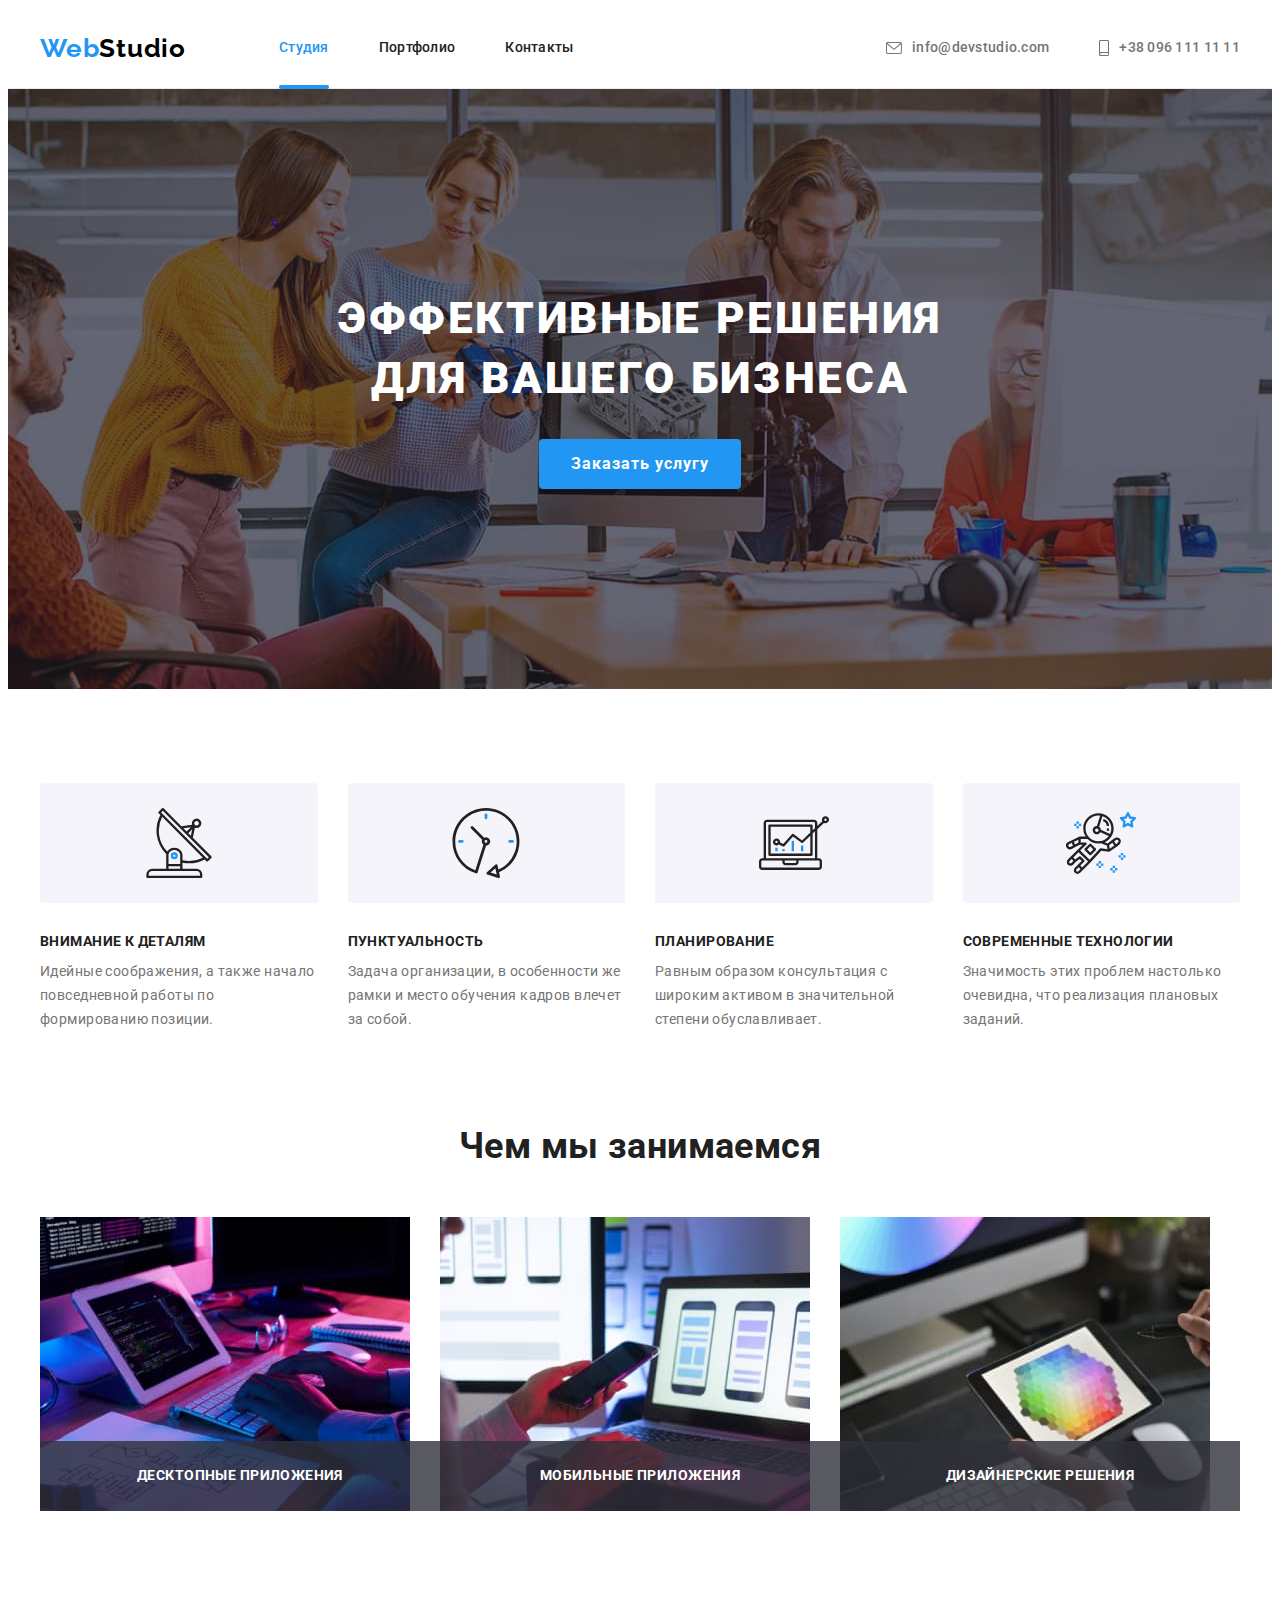
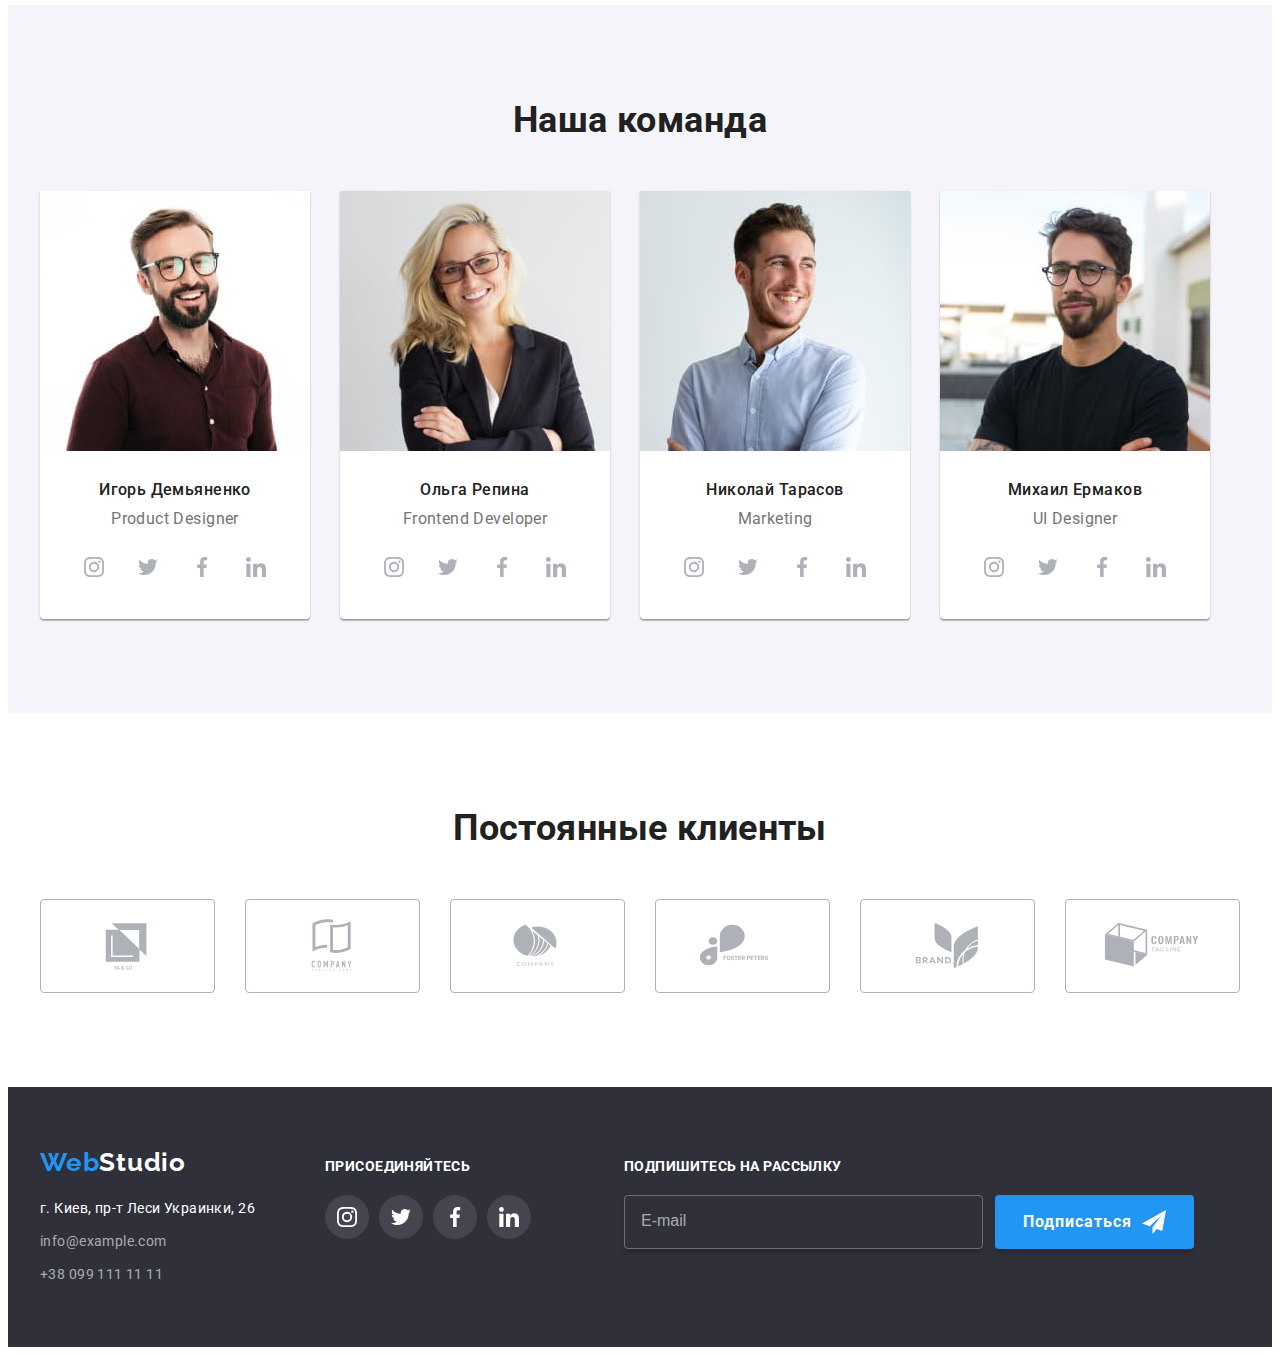
==== commit b99d95a9: "bugfixes" ====
--- a/index.html
+++ b/index.html
@@ -30,21 +30,6 @@
     <!-- HEADER -->
     <header id="header" class="header">
       <div class="header__container container">
-
-        <!-- MENU BUTTON -->
-        <button id="toggle-menu" class="header__toggle-menu-button" type="button">
-          <svg class="header_button-icon" width="40" height="40">
-            <use
-              class="header_button-icon-open"
-              href="./images/decoration/icons.svg#menu-open"
-            ></use>
-            <use
-              class="header_button-icon-close"
-              href="./images/decoration/icons.svg#menu-close"
-            ></use>
-          </svg>
-        </button>
-
         <!-- NAVIGATION -->
         <nav class="header__nav">
           <a class="header__logo logo" href="./index.html" lang="en">
@@ -66,6 +51,20 @@
             </li>
           </ul>
         </nav>
+
+        <!-- MENU BUTTON -->
+        <button id="toggle-menu" class="header__toggle-menu-button" type="button">
+          <svg class="header__button-icon" width="40" height="40">
+            <use
+              class="header__button-icon-open"
+              href="./images/decoration/icons.svg#menu-open"
+            ></use>
+            <use
+              class="header__button-icon-close"
+              href="./images/decoration/icons.svg#menu-close"
+            ></use>
+          </svg>
+        </button>
 
         <!-- CONTACTS -->
         <ul class="header__contacts">
@@ -211,6 +210,10 @@
               <div class="section-services__img-wrapper">
                 <img
                   class="section-services__img"
+                  srcset="
+                    ./images/content/our-work/whatwedo_1.jpg    1x,
+                    ./images/content/our-work/whatwedo_1@2x.jpg 2x
+                  "
                   src="./images/content/our-work/whatwedo_1.jpg"
                   alt="Человек набирает текст на планшете за рабочим столом"
                   width="370"
@@ -223,6 +226,10 @@
               <div class="section-services__img-wrapper">
                 <img
                   class="section-services__img"
+                  srcset="
+                    ./images/content/our-work/whatwedo_2.jpg    1x,
+                    ./images/content/our-work/whatwedo_2@2x.jpg 2x
+                  "
                   src="./images/content/our-work/whatwedo_2.jpg"
                   alt="Человек работает за ноутбуком"
                   width="370"
@@ -235,6 +242,10 @@
               <div class="section-services__img-wrapper">
                 <img
                   class="section-services__img"
+                  srcset="
+                    ./images/content/our-work/whatwedo_3.jpg    1x,
+                    ./images/content/our-work/whatwedo_3@2x.jpg 2x
+                  "
                   src="./images/content/our-work/whatwedo_3.jpg"
                   alt="Человек рассматривает цветовую палитру на планшете"
                   width="370"
--- a/css/main.min.css
+++ b/css/main.min.css
@@ -1 +1 @@
-.section-portfolio__button-filter,.modal__send-button,.section-hero__button,.footer__button-send{font-family:inherit;font-weight:500;font-size:16px;line-height:1.625;letter-spacing:inherit;border-radius:4px;min-width:73px;padding:6px 22px;background-color:#f5f4fa;border-width:0px;color:#212121}.section-portfolio__button-filter:hover,.modal__send-button:hover,.section-hero__button:hover,.footer__button-send:hover,.section-portfolio__button-filter:focus,.modal__send-button:focus,.section-hero__button:focus,.footer__button-send:focus{background-color:#2196f3;-webkit-box-shadow:0px 3px 1px rgba(0,0,0,.1),0px 1px 2px rgba(0,0,0,.08),0px 2px 2px rgba(0,0,0,.12);box-shadow:0px 3px 1px rgba(0,0,0,.1),0px 1px 2px rgba(0,0,0,.08),0px 2px 2px rgba(0,0,0,.12);color:#fff;cursor:pointer}.modal__send-button,.section-hero__button,.footer__button-send{font-weight:700;line-height:1.875;letter-spacing:.06em;padding:10px 32px;background-color:#2196f3;-webkit-box-shadow:0px 4px 4px rgba(0,0,0,.15);box-shadow:0px 4px 4px rgba(0,0,0,.15);color:#fff;-webkit-transition:background-color 250ms cubic-bezier(0.4, 0, 0.2, 1);transition:background-color 250ms cubic-bezier(0.4, 0, 0.2, 1)}.modal__send-button:hover,.section-hero__button:hover,.footer__button-send:hover,.modal__send-button:focus,.section-hero__button:focus,.footer__button-send:focus{background-color:#188ce8;-webkit-box-shadow:0px 4px 4px rgba(0,0,0,.15);box-shadow:0px 4px 4px rgba(0,0,0,.15)}.section-portfolio__card-link,.logo,.footer__address-link,.header__contact-link,.header__page-link{text-decoration:none;font-style:normal}.section-portfolio__card-link:hover,.logo:hover,.footer__address-link:hover,.header__contact-link:hover,.header__page-link:hover{cursor:pointer}.footer__address-link,.header__contact-link,.header__page-link{-webkit-transition:color 250ms cubic-bezier(0.4, 0, 0.2, 1);transition:color 250ms cubic-bezier(0.4, 0, 0.2, 1)}.footer__address-link:hover,.header__contact-link:hover,.header__page-link:hover,.footer__address-link:focus,.header__contact-link:focus,.header__page-link:focus{color:#2196f3}.footer__subscribe,.footer__container,.section-portfolio__filters,.section-clients__link,.section-services__img-description,.section-advantages__icon-wrapper,.modal__close-button,.header__container,.socials__link,.modal__agree-label,.modal__request-form,.footer__button-send,.header__contact-link,.header__nav{display:-webkit-box;display:-ms-flexbox;display:flex}.modal__agree-label,.modal__request-form,.footer__button-send,.header__contact-link,.header__nav{-webkit-box-align:center;-ms-flex-align:center;align-items:center}.section-portfolio__filters,.section-clients__link,.section-services__img-description,.section-advantages__icon-wrapper,.modal__close-button,.header__container,.socials__link{-webkit-box-align:center;-ms-flex-align:center;align-items:center;-webkit-box-pack:center;-ms-flex-pack:center;justify-content:center}.modal__input,.footer__mail-input{height:40px;border-width:1px;border-radius:4px;border-style:solid;-webkit-transition:border-color 250ms cubic-bezier(0.4, 0, 0.2, 1);transition:border-color 250ms cubic-bezier(0.4, 0, 0.2, 1)}.modal__input:focus,.footer__mail-input:focus,.modal__input:active,.footer__mail-input:active{border-color:#2196f3}.section-clients__icon,.modal__close-icon,.footer__button-icon,.header_button-icon,.header__contact-icon,.socials__link{fill:currentColor}.section-portfolio,.section-clients,.section-team,.section-services,.section-advantages,.section-hero,.header{padding-top:60px;padding-bottom:60px;background-color:#fff}@media screen and (min-width: 1200px){.section-portfolio,.section-clients,.section-team,.section-services,.section-advantages,.section-hero,.header{padding-top:94px;padding-bottom:94px}}.section-clients__section-title,.section-team__section-title,.section-services__section-title{font-weight:700;font-size:28px;line-height:1.17;text-align:center;margin-bottom:30px;color:#212121}@media screen and (min-width: 1200px){.section-clients__section-title,.section-team__section-title,.section-services__section-title{font-size:36px;margin-bottom:50px}}.section-portfolio__projects,.section-portfolio__filters,.section-clients__clients-list,.section-team__team-list,.section-services__services-list,.section-advantages__advantages-list,.modal__fields,.footer__addresses-list,.header__contacts,.header__pages,.socials{list-style:none}.section-portfolio__section-title,.section-advantages__section-title,.modal__agree-checkbox{position:absolute;width:1px;height:1px;margin:-1px;border:0;padding:0;white-space:nowrap;-webkit-clip-path:inset(100%);clip-path:inset(100%);clip:rect(0 0 0 0);overflow:hidden}a{color:currentColor}button,p,h1,h2,h3,h4,h5,h6,ul{margin:0;padding:0}img{display:block;height:auto;max-width:100%}input:active,input:focus,textarea:active,textarea:focus{outline:none}body{font-family:"Roboto" , sans-serif;font-weight:400;font-size:14px;line-height:1.72;letter-spacing:.03em;background-color:#fff;color:#757575}.container{margin:0 auto;padding:0 15px}@media screen and (max-width: 767.98px){.container{min-width:320px;max-width:480px}}@media screen and (min-width: 768px)and (max-width: 1199.98px){.container{width:768px}}@media screen and (min-width: 1200px){.container{width:1200px}}.hidden{display:none}.logo{font-family:"Raleway" , sans-serif;font-weight:700;font-size:24px;line-height:1.17;color:#2196f3}@media screen and (min-width: 1200px){.logo{font-size:26px}}.logo__second-word{color:#000}.logo__second-word--light{color:#fff}.socials{display:-webkit-box;display:-ms-flexbox;display:flex;margin-top:-10px;margin-left:-10px;display:-webkit-inline-box;display:-ms-inline-flexbox;display:inline-flex}.socials__social{margin-top:10px;margin-left:10px;width:44px;height:44px}.socials__link{width:100%;height:100%;border-radius:50%;color:#afb1b8;-webkit-transition:background-color 250ms cubic-bezier(0.4, 0, 0.2, 1) , color 250ms cubic-bezier(0.4, 0, 0.2, 1);transition:background-color 250ms cubic-bezier(0.4, 0, 0.2, 1) , color 250ms cubic-bezier(0.4, 0, 0.2, 1)}.socials__link:hover,.socials__link:focus{background-color:#2196f3;color:#fff}.header{font-weight:500;line-height:1.14;letter-spacing:.02em;padding:0px;border-bottom:1px solid #ececec}@media screen and (max-width: 767.98px){.header{padding:10px 0;-webkit-transition:-webkit-transform 250ms cubic-bezier(0.4, 0, 0.2, 1);transition:-webkit-transform 250ms cubic-bezier(0.4, 0, 0.2, 1);transition:transform 250ms cubic-bezier(0.4, 0, 0.2, 1);transition:transform 250ms cubic-bezier(0.4, 0, 0.2, 1), -webkit-transform 250ms cubic-bezier(0.4, 0, 0.2, 1);background-color:red}.header.is-fullscreen{position:absolute;top:calc(-100vh + 60px);left:0;width:100vw;height:100vh;-webkit-transform:translateY(calc(100% - 60px));transform:translateY(calc(100% - 60px))}}.header__logo{margin-bottom:0px;margin-right:88px}.header.is-fullscreen .header__logo{display:none}@media screen and (min-width: 1200px){.header__logo{margin-right:93px}}.header__pages{color:#212121}@media screen and (max-width: 767.98px){.header__pages{font-weight:500;font-size:40px;line-height:1.175;display:none}header.is-fullscreen .header__pages{display:block}}@media screen and (min-width: 768px){.header__pages{display:-webkit-box;display:-ms-flexbox;display:flex;-webkit-box-align:center;-ms-flex-align:center;align-items:center}}@media screen and (max-width: 767.98px){.header__page:not(:last-child){margin-bottom:32px}}@media screen and (min-width: 768px){.header__page:not(:last-child){margin-right:50px}}@media screen and (min-width: 768px){.header__page-link{display:block;padding:32px 0}}.header__page-link--active-page{position:relative;color:#2196f3}.header__page-link--active-page::after{content:"";position:absolute;left:0;bottom:-1px;width:100%;height:4px;border-radius:2px;background-color:currentColor}@media screen and (max-width: 767.98px){.header__contacts{display:none}}@media screen and (max-width: 1199.98px){.header__contacts{font-size:12px;line-height:1.166}}@media screen and (min-width: 768px)and (max-width: 1199.98px){.header__contacts{width:138px}}@media screen and (min-width: 768px){.header__contacts{margin-left:auto}}@media screen and (min-width: 1200px){.header__contacts{display:-webkit-box;display:-ms-flexbox;display:flex;-webkit-box-align:center;-ms-flex-align:center;align-items:center}}@media screen and (max-width: 767.98px){.header__contact:not(:last-child){margin-bottom:32px}}@media screen and (min-width: 768px)and (max-width: 1199.98px){.header__contact:not(:last-child){display:block;margin-bottom:10px}}@media screen and (min-width: 1200px){.header__contact:not(:last-child){margin-right:50px}}.header__contact-link{white-space:nowrap}@media screen and (min-width: 1200px){.header__contact-link{padding:32px 0}}.header__contact-icon{margin-right:8px}@media screen and (max-width: 1199.98px){.header__contact-icon{-webkit-transform:scale(0.875);transform:scale(0.875)}}@media screen and (min-width: 1200px){.header__contact-icon{margin-right:10px}}@media screen and (max-width: 767.98px){.header__toggle-menu-button{margin-left:auto;width:44px;height:44px;border:none;background-color:rgba(0,0,0,0);color:#000}}@media screen and (min-width: 768px){.header__toggle-menu-button{display:none}}.header__toggle-menu-button.is-touched .header_button-icon-open{display:none}.header__toggle-menu-button:not(.is-touched) .header_button-icon-close{display:none}.footer{padding:60px 0;background-color:#2f303a}.footer__container{-webkit-box-align:start;-ms-flex-align:start;align-items:flex-start}.footer__studio-info{margin-right:70px}.footer__logo{display:inline-block;margin-bottom:20px}.footer__addresses-list{line-height:1.71;color:#fff}.footer__address:not(:last-child){margin-bottom:9px}.footer__address:not(:nth-child(1)){color:rgba(255,255,255,.6)}.footer__subscribe-subtitle,.footer__follow-subtitle{font-size:14px;line-height:1.14;text-transform:uppercase;margin-bottom:20px}.footer__subscribe,.footer__follow-us{padding-top:12px;color:#fff}.footer__follow-us{margin-right:93px}.footer__socials-link{background-color:rgba(255,255,255,.1);color:#fff}.footer__subscribe{-ms-flex-wrap:wrap;flex-wrap:wrap;max-width:570px;min-width:450px;margin-bottom:-20px}.footer__mail-input{-ms-flex-negative:0;flex-shrink:0;-webkit-box-flex:1;-ms-flex-positive:1;flex-grow:1;min-width:358px;height:50px;margin-right:12px;margin-bottom:20px;padding-left:16px;border:1px solid rgba(255,255,255,.3);background-color:rgba(0,0,0,0);-webkit-box-shadow:0px 4px 4px 0px rgba(0,0,0,.15);box-shadow:0px 4px 4px 0px rgba(0,0,0,.15);color:inherit}.footer__mail-input::-webkit-input-placeholder{font-size:16px;line-height:1.25;color:rgba(255,255,255,.6)}.footer__mail-input::-moz-placeholder{font-size:16px;line-height:1.25;color:rgba(255,255,255,.6)}.footer__mail-input:-ms-input-placeholder{font-size:16px;line-height:1.25;color:rgba(255,255,255,.6)}.footer__mail-input::-ms-input-placeholder{font-size:16px;line-height:1.25;color:rgba(255,255,255,.6)}.footer__mail-input::placeholder{font-size:16px;line-height:1.25;color:rgba(255,255,255,.6)}.footer__button-send{margin-bottom:20px;padding-right:28px;padding-left:28px}.footer__button-icon{margin-left:10px}.section-hero{text-align:center;margin:0 auto;max-width:480px;background-color:#c4c4c4;background-image:-webkit-gradient(linear, left top, left bottom, from(rgba(47, 48, 58, 0.4)), to(rgba(47, 48, 58, 0.4))),url(../images/decoration/hero-bg_mobile.jpg);background-image:linear-gradient(rgba(47, 48, 58, 0.4), rgba(47, 48, 58, 0.4)),url(../images/decoration/hero-bg_mobile.jpg);background-clip:border-box;background-repeat:no-repeat;background-position:center;background-size:480px auto;-o-object-fit:cover;object-fit:cover;color:#fff}@media screen and (min-device-pixel-ratio: 2),(-webkit-min-device-pixel-ratio: 2),(min-resolution: 192dpi),(min-resolution: 2dppx){.section-hero{background-image:-webkit-gradient(linear, left top, left bottom, from(rgba(47, 48, 58, 0.4)), to(rgba(47, 48, 58, 0.4))),url(../images/decoration/hero-bg_mobile@2x.jpg);background-image:linear-gradient(rgba(47, 48, 58, 0.4), rgba(47, 48, 58, 0.4)),url(../images/decoration/hero-bg_mobile@2x.jpg)}}@media screen and (min-width: 768px)and (max-width: 1199.98px){.section-hero{max-width:768px;background-image:-webkit-gradient(linear, left top, left bottom, from(rgba(47, 48, 58, 0.4)), to(rgba(47, 48, 58, 0.4))),url(../images/decoration/hero-bg_tablet.jpg);background-image:linear-gradient(rgba(47, 48, 58, 0.4), rgba(47, 48, 58, 0.4)),url(../images/decoration/hero-bg_tablet.jpg);background-size:768px auto}}@media screen and (min-width: 768px)and (max-width: 1199.98px)and (min-device-pixel-ratio: 2),screen and (min-width: 768px)and (max-width: 1199.98px)and (-webkit-min-device-pixel-ratio: 2),screen and (min-width: 768px)and (max-width: 1199.98px)and (min-resolution: 192dpi),screen and (min-width: 768px)and (max-width: 1199.98px)and (min-resolution: 2dppx){.section-hero{background-image:-webkit-gradient(linear, left top, left bottom, from(rgba(47, 48, 58, 0.4)), to(rgba(47, 48, 58, 0.4))),url(../images/decoration/hero-bg_tablet@2x.jpg);background-image:linear-gradient(rgba(47, 48, 58, 0.4), rgba(47, 48, 58, 0.4)),url(../images/decoration/hero-bg_tablet@2x.jpg)}}@media screen and (max-width: 1199.98px){.section-hero{padding:118px 0}}@media screen and (min-width: 1200px){.section-hero{padding:200px 0;max-width:1600px;background-image:-webkit-gradient(linear, left top, left bottom, from(rgba(47, 48, 58, 0.4)), to(rgba(47, 48, 58, 0.4))),url(../images/decoration/hero-bg_desktop.jpg);background-image:linear-gradient(rgba(47, 48, 58, 0.4), rgba(47, 48, 58, 0.4)),url(../images/decoration/hero-bg_desktop.jpg);background-size:1600px auto}}@media screen and (min-width: 1200px)and (min-device-pixel-ratio: 2),screen and (min-width: 1200px)and (-webkit-min-device-pixel-ratio: 2),screen and (min-width: 1200px)and (min-resolution: 192dpi),screen and (min-width: 1200px)and (min-resolution: 2dppx){.section-hero{background-image:-webkit-gradient(linear, left top, left bottom, from(rgba(47, 48, 58, 0.4)), to(rgba(47, 48, 58, 0.4))),url(../images/decoration/hero-bg_desktop@2x.jpg);background-image:linear-gradient(rgba(47, 48, 58, 0.4), rgba(47, 48, 58, 0.4)),url(../images/decoration/hero-bg_desktop@2x.jpg)}}.section-hero__section-title{font-weight:900;font-size:26px;line-height:1.61;letter-spacing:.06em;text-transform:uppercase;margin:0 auto 30px;max-width:360px}@media screen and (min-width: 1200px){.section-hero__section-title{font-size:44px;line-height:1.36;max-width:696px}}.modal{position:fixed;top:0px;left:0px;width:100vw;height:100vh;z-index:10;background-color:rgba(0,0,0,.2);opacity:1;-webkit-transition:opacity 250ms cubic-bezier(0.4, 0, 0.2, 1);transition:opacity 250ms cubic-bezier(0.4, 0, 0.2, 1)}.modal.is-hidden{opacity:0;pointer-events:none}.modal__window{position:absolute;top:50%;left:50%;width:calc(100% - 30px);min-width:320px;max-width:450px;min-height:581px;padding:40px;border-radius:4px;background-color:#fff;-webkit-box-shadow:0px 1px 3px rgba(0,0,0,.12),0px 1px 1px rgba(0,0,0,.14),0px 2px 1px rgba(0,0,0,.2);box-shadow:0px 1px 3px rgba(0,0,0,.12),0px 1px 1px rgba(0,0,0,.14),0px 2px 1px rgba(0,0,0,.2);color:#757575;-webkit-transform:translate(-50%, -50%) scale(1, 1);transform:translate(-50%, -50%) scale(1, 1);-webkit-transition:-webkit-transform 250ms cubic-bezier(0.4, 0, 0.2, 1);transition:-webkit-transform 250ms cubic-bezier(0.4, 0, 0.2, 1);transition:transform 250ms cubic-bezier(0.4, 0, 0.2, 1);transition:transform 250ms cubic-bezier(0.4, 0, 0.2, 1), -webkit-transform 250ms cubic-bezier(0.4, 0, 0.2, 1)}.modal.is-hidden .modal__window{-webkit-transform:translate(-50%, -50%) scale(0.1, 0.1);transform:translate(-50%, -50%) scale(0.1, 0.1);pointer-events:none;visibility:hidden}@media screen and (min-width: 768px)and (max-width: 1199.98px){.modal__window{width:450px}}@media screen and (max-width: 1199.98px){.modal__window{font-size:12px;line-height:1.17}}@media screen and (min-width: 1200px){.modal__window{width:80%;max-width:528px}}.modal__close-button{position:absolute;right:8px;top:8px;width:30px;height:30px;border:1px solid rgba(0,0,0,.1);border-radius:50%;background-color:inherit;color:#000;-webkit-transition:color 250ms cubic-bezier(0.4, 0, 0.2, 1);transition:color 250ms cubic-bezier(0.4, 0, 0.2, 1)}.modal__close-button:hover,.modal__close-button:focus{color:#2196f3}.modal__subtitle{font-size:20px;line-height:1.5;text-align:center;margin-bottom:12px;color:#212121}@media screen and (min-width: 1200px){.modal__subtitle{line-height:1.17}}.modal__request-form{-webkit-box-orient:vertical;-webkit-box-direction:normal;-ms-flex-direction:column;flex-direction:column}.modal__fields{text-align:left;width:100%;margin-bottom:20px}.modal__field{position:relative;color:#212121}.modal__input-label{font-size:12px;line-height:1.16;display:block;margin-bottom:4px;color:#757575}.modal__input{display:block;width:100%;padding-left:42px;border-color:rgba(33,33,33,.2)}.modal__input:not(:last-child){margin-bottom:10px}.modal__input--commentary{height:120px;padding:12px 16px;resize:none}.modal__input--commentary::-webkit-input-placeholder{color:rgba(117,117,117,.5)}.modal__input--commentary::-moz-placeholder{color:rgba(117,117,117,.5)}.modal__input--commentary:-ms-input-placeholder{color:rgba(117,117,117,.5)}.modal__input--commentary::-ms-input-placeholder{color:rgba(117,117,117,.5)}.modal__input--commentary::placeholder{color:rgba(117,117,117,.5)}.modal__input-icon{position:absolute;left:12px;bottom:20px;-webkit-transform:translate(0, 50%);transform:translate(0, 50%);fill:currentColor;-webkit-transition:fill 250ms cubic-bezier(0.4, 0, 0.2, 1);transition:fill 250ms cubic-bezier(0.4, 0, 0.2, 1)}.modal__input:active+.modal__input-icon,.modal__input:focus+.modal__input-icon{fill:#2196f3}.modal__agree-label{text-align:left;-ms-flex-wrap:wrap;flex-wrap:wrap;margin-bottom:30px}.modal__agree-icon{-ms-flex-negative:0;flex-shrink:0;margin-right:7px;border:2px solid #212121;border-radius:2px;fill:rgba(0,0,0,0);-webkit-transition:background-color 250ms cubic-bezier(0.4, 0, 0.2, 1) , border-width 250ms cubic-bezier(0.4, 0, 0.2, 1) , fill 250ms cubic-bezier(0.4, 0, 0.2, 1);transition:background-color 250ms cubic-bezier(0.4, 0, 0.2, 1) , border-width 250ms cubic-bezier(0.4, 0, 0.2, 1) , fill 250ms cubic-bezier(0.4, 0, 0.2, 1)}.modal__agree-checkbox:focus+.modal__agree-icon{background-color:rgba(33,150,243,.5);border-style:dotted}.modal__agree-checkbox:checked+.modal__agree-icon{background-color:#2196f3;border-width:0px;fill:#fff}.modal__agreements-link{color:#2196f3}.modal__send-button{padding-right:55px;padding-left:55px;margin-bottom:0px}@media screen and (min-width: 768px){.section-advantages__advantages-list{display:-webkit-box;display:-ms-flexbox;display:flex;-ms-flex-wrap:wrap;flex-wrap:wrap;margin-top:-30px;margin-left:-30px}}@media screen and (max-width: 767.98px){.section-advantages__advantage:not(:last-child){margin-bottom:30px}}@media screen and (min-width: 768px)and (max-width: 1199.98px){.section-advantages__advantage{margin-top:30px;margin-left:30px;width:calc(50% - 30px);max-width:-webkit-max-content;max-width:-moz-max-content;max-width:max-content;min-width:-webkit-min-content;min-width:-moz-min-content;min-width:min-content}}@media screen and (min-width: 1200px){.section-advantages__advantage{margin-top:30px;margin-left:30px;width:calc(25% - 30px);max-width:-webkit-max-content;max-width:-moz-max-content;max-width:max-content;min-width:-webkit-min-content;min-width:-moz-min-content;min-width:min-content}}.section-advantages__icon-wrapper{width:100%;height:120px;margin-bottom:30px;border-radius:4px;background-color:#f5f4fa}.section-advantages__subtitle{font-weight:700;font-size:14px;line-height:1.17;text-transform:uppercase;margin-bottom:10px;color:#212121}@media screen and (max-width: 767.98px){.section-advantages__subtitle{text-align:center}}.section-services{padding-top:0}@media screen and (max-width: 1199.98px){.section-services{display:none}}.section-services__services-list{display:-webkit-box;display:-ms-flexbox;display:flex;margin-top:-30px;margin-left:-30px}.section-services__service{margin-top:30px;margin-left:30px;width:calc(33.3333333333% - 30px);max-width:-webkit-max-content;max-width:-moz-max-content;max-width:max-content;min-width:-webkit-min-content;min-width:-moz-min-content;min-width:min-content}.section-services__img-wrapper{position:relative}.section-services__img-description{position:absolute;left:0px;bottom:0px;width:100%;height:70px;padding:0 15px;color:#fff;font-size:14px;line-height:1.14;text-align:center;text-transform:uppercase;background-color:rgba(47,48,58,.8)}.section-team{font-size:16px;line-height:1.17;text-align:center;background-color:#f5f4fa}@media screen and (min-width: 768px){.section-team__team-list{display:-webkit-box;display:-ms-flexbox;display:flex;-ms-flex-wrap:wrap;flex-wrap:wrap;margin-top:-30px;margin-left:-30px}}.section-team__card{-webkit-box-shadow:0px 1px 3px rgba(0,0,0,.12),0px 1px 1px rgba(0,0,0,.14),0px 2px 1px rgba(0,0,0,.2);box-shadow:0px 1px 3px rgba(0,0,0,.12),0px 1px 1px rgba(0,0,0,.14),0px 2px 1px rgba(0,0,0,.2);border-radius:0px 0px 4px 4px;background-color:#fff}@media screen and (max-width: 767.98px){.section-team__card:not(:last-child){margin-bottom:30px}}@media screen and (min-width: 768px)and (max-width: 1199.98px){.section-team__card{margin-top:30px;margin-left:30px;width:calc(50% - 30px);max-width:-webkit-max-content;max-width:-moz-max-content;max-width:max-content;min-width:-webkit-min-content;min-width:-moz-min-content;min-width:min-content}}@media screen and (min-width: 1200px){.section-team__card{margin-top:30px;margin-left:30px;width:calc(25% - 30px);max-width:-webkit-max-content;max-width:-moz-max-content;max-width:max-content;min-width:-webkit-min-content;min-width:-moz-min-content;min-width:min-content}}.section-team__photo{width:450px}@media screen and (min-width: 768px)and (max-width: 1199.98px){.section-team__photo{width:354px}}@media screen and (min-width: 1200px){.section-team__photo{width:270px}}.section-team__card-meta{text-align:center;padding:30px 15px}.section-team__meta-subtitle{font-weight:500;font-size:inherit;margin-bottom:10px;color:#212121}.section-team__meta-description{margin-bottom:16px}.section-clients__clients-list{display:-webkit-box;display:-ms-flexbox;display:flex;-ms-flex-wrap:wrap;flex-wrap:wrap;margin-top:-30px;margin-left:-30px}@media screen and (max-width: 767.98px){.section-clients__client{margin-top:30px;margin-left:30px;width:calc(50% - 30px);max-width:100%;min-width:-webkit-min-content;min-width:-moz-min-content;min-width:min-content}}@media screen and (min-width: 768px)and (max-width: 1199.98px){.section-clients__client{margin-top:30px;margin-left:30px;width:calc(33.3333333333% - 30px);max-width:100%;min-width:-webkit-min-content;min-width:-moz-min-content;min-width:min-content}}@media screen and (min-width: 1200px){.section-clients__client{margin-top:30px;margin-left:30px;width:calc(16.6666666667% - 30px);max-width:100%;min-width:-webkit-min-content;min-width:-moz-min-content;min-width:min-content}}.section-clients__link{height:92px;border:1px solid #afb1b8;border-radius:4px;color:#afb1b8;-webkit-transition:border-color 250ms cubic-bezier(0.4, 0, 0.2, 1) , color 250ms cubic-bezier(0.4, 0, 0.2, 1);transition:border-color 250ms cubic-bezier(0.4, 0, 0.2, 1) , color 250ms cubic-bezier(0.4, 0, 0.2, 1)}.section-clients__link:hover,.section-clients__link:focus{border-color:#2196f3;color:#2196f3}.section-portfolio{margin:0;padding:94px 0}.section-portfolio__filters{margin-bottom:50px}.section-portfolio__filter:not(:last-child){margin-right:8px}.section-portfolio__button-filter--active{background-color:#2196f3;-webkit-box-shadow:0px 3px 1px rgba(0,0,0,.1),0px 1px 2px rgba(0,0,0,.08),0px 2px 2px rgba(0,0,0,.12);box-shadow:0px 3px 1px rgba(0,0,0,.1),0px 1px 2px rgba(0,0,0,.08),0px 2px 2px rgba(0,0,0,.12);color:#fff}.section-portfolio__projects{display:-webkit-box;display:-ms-flexbox;display:flex;-ms-flex-wrap:wrap;flex-wrap:wrap;margin-top:-30px;margin-left:-30px}.section-portfolio__card{margin-top:30px;margin-left:30px;width:calc(33.3333333333% - 30px);max-width:-webkit-max-content;max-width:-moz-max-content;max-width:max-content;min-width:-webkit-min-content;min-width:-moz-min-content;min-width:min-content}.section-portfolio__card-link{display:block;-webkit-transition:-webkit-box-shadow 250ms cubic-bezier(0.4, 0, 0.2, 1);transition:-webkit-box-shadow 250ms cubic-bezier(0.4, 0, 0.2, 1);transition:box-shadow 250ms cubic-bezier(0.4, 0, 0.2, 1);transition:box-shadow 250ms cubic-bezier(0.4, 0, 0.2, 1), -webkit-box-shadow 250ms cubic-bezier(0.4, 0, 0.2, 1)}.section-portfolio__card-link:hover,.section-portfolio__card-link:focus{-webkit-box-shadow:0px 1px 1px rgba(0,0,0,.12),0px 4px 4px rgba(0,0,0,.06),1px 4px 6px rgba(0,0,0,.16);box-shadow:0px 1px 1px rgba(0,0,0,.12),0px 4px 4px rgba(0,0,0,.06),1px 4px 6px rgba(0,0,0,.16)}.section-portfolio__img-wrapper{position:relative;overflow:hidden}.section-portfolio__proj-details{font-size:18px;line-height:1.55;position:absolute;top:0px;left:0px;-webkit-transform:translateY(100%);transform:translateY(100%);width:100%;height:100%;padding:17% 24px;background-color:rgba(33,150,243,.9);color:#fff;overflow:auto;-webkit-transition:-webkit-transform 250ms cubic-bezier(0.4, 0, 0.2, 1);transition:-webkit-transform 250ms cubic-bezier(0.4, 0, 0.2, 1);transition:transform 250ms cubic-bezier(0.4, 0, 0.2, 1);transition:transform 250ms cubic-bezier(0.4, 0, 0.2, 1), -webkit-transform 250ms cubic-bezier(0.4, 0, 0.2, 1)}.section-portfolio__card-link:hover .section-portfolio__proj-details,.section-portfolio__card-link:focus .section-portfolio__proj-details{-webkit-transform:translateY(0);transform:translateY(0)}.section-portfolio__card-meta{padding:20px 24px;border:1px solid #eee;border-top:none}.section-portfolio__meta-subtitle{font-weight:700;font-size:18px;line-height:2;letter-spacing:.06em;margin-bottom:4px;color:#212121}.section-portfolio__meta-description{font-size:16px;line-height:1.875}/*# sourceMappingURL=main.min.css.map */+.section-portfolio__button-filter,.modal__send-button,.section-hero__button,.footer__button-send{font-family:inherit;font-weight:500;font-size:16px;line-height:1.625;letter-spacing:inherit;border-radius:4px;min-width:73px;padding:6px 22px;background-color:#f5f4fa;border-width:0px;color:#212121}.section-portfolio__button-filter:hover,.modal__send-button:hover,.section-hero__button:hover,.footer__button-send:hover,.section-portfolio__button-filter:focus,.modal__send-button:focus,.section-hero__button:focus,.footer__button-send:focus{background-color:#2196f3;-webkit-box-shadow:0px 3px 1px rgba(0,0,0,.1),0px 1px 2px rgba(0,0,0,.08),0px 2px 2px rgba(0,0,0,.12);box-shadow:0px 3px 1px rgba(0,0,0,.1),0px 1px 2px rgba(0,0,0,.08),0px 2px 2px rgba(0,0,0,.12);color:#fff;cursor:pointer}.modal__send-button,.section-hero__button,.footer__button-send{font-weight:700;line-height:1.875;letter-spacing:.06em;padding:10px 32px;background-color:#2196f3;-webkit-box-shadow:0px 4px 4px rgba(0,0,0,.15);box-shadow:0px 4px 4px rgba(0,0,0,.15);color:#fff;-webkit-transition:background-color 250ms cubic-bezier(0.4, 0, 0.2, 1);transition:background-color 250ms cubic-bezier(0.4, 0, 0.2, 1)}.modal__send-button:hover,.section-hero__button:hover,.footer__button-send:hover,.modal__send-button:focus,.section-hero__button:focus,.footer__button-send:focus{background-color:#188ce8;-webkit-box-shadow:0px 4px 4px rgba(0,0,0,.15);box-shadow:0px 4px 4px rgba(0,0,0,.15)}.section-portfolio__card-link,.header__social-link,.logo,.footer__address-link,.header__contact-link,.header__page-link{text-decoration:none;font-style:normal}.section-portfolio__card-link:hover,.header__social-link:hover,.logo:hover,.footer__address-link:hover,.header__contact-link:hover,.header__page-link:hover{cursor:pointer}.footer__address-link,.header__contact-link,.header__page-link{-webkit-transition:color 250ms cubic-bezier(0.4, 0, 0.2, 1);transition:color 250ms cubic-bezier(0.4, 0, 0.2, 1)}.footer__address-link:hover,.header__contact-link:hover,.header__page-link:hover,.footer__address-link:focus,.header__contact-link:focus,.header__page-link:focus{color:#2196f3}.header__container,.section-clients__link,.section-services__img-description,.section-advantages__icon-wrapper,.modal__close-button,.socials__link,.section-portfolio__proj-details,.modal__agree-label,.modal__request-form,.footer__button-send,.header__contact-link,.header__nav{display:-webkit-box;display:-ms-flexbox;display:flex}.section-portfolio__proj-details,.modal__agree-label,.modal__request-form,.footer__button-send,.header__contact-link,.header__nav{-webkit-box-align:center;-ms-flex-align:center;align-items:center}.section-clients__link,.section-services__img-description,.section-advantages__icon-wrapper,.modal__close-button,.socials__link{-webkit-box-align:center;-ms-flex-align:center;align-items:center;-webkit-box-pack:center;-ms-flex-pack:center;justify-content:center}.modal__input,.footer__mail-input{height:40px;border-width:1px;border-radius:4px;border-style:solid;-webkit-transition:border-color 250ms cubic-bezier(0.4, 0, 0.2, 1);transition:border-color 250ms cubic-bezier(0.4, 0, 0.2, 1)}.modal__input:focus,.footer__mail-input:focus,.modal__input:active,.footer__mail-input:active{border-color:#2196f3}.section-clients__icon,.modal__agree-icon,.modal__close-icon,.footer__button-icon,.header__button-icon,.header__contact-icon,.socials__link{fill:currentColor}.section-portfolio,.section-clients,.section-team,.section-services,.section-advantages,.section-hero,.header{padding-top:60px;padding-bottom:60px;background-color:#fff}@media screen and (min-width: 1200px){.section-portfolio,.section-clients,.section-team,.section-services,.section-advantages,.section-hero,.header{padding-top:94px;padding-bottom:94px}}.section-clients__section-title,.section-team__section-title,.section-services__section-title{font-weight:700;font-size:28px;line-height:1.17;text-align:center;margin-bottom:30px;color:#212121}@media screen and (min-width: 1200px){.section-clients__section-title,.section-team__section-title,.section-services__section-title{font-size:36px;margin-bottom:50px}}.section-portfolio__projects,.section-portfolio__filters,.section-clients__clients-list,.section-team__team-list,.section-services__services-list,.section-advantages__advantages-list,.modal__fields,.footer__addresses-list,.header__company-socials,.header__contacts,.header__pages,.socials{list-style:none}.section-portfolio__section-title,.section-advantages__section-title,.modal__agree-checkbox{position:absolute;width:1px;height:1px;margin:-1px;border:0;padding:0;white-space:nowrap;-webkit-clip-path:inset(100%);clip-path:inset(100%);clip:rect(0 0 0 0);overflow:hidden}a{color:currentColor}button{cursor:pointer}button,p,h1,h2,h3,h4,h5,h6,ul{margin:0;padding:0}img{display:block;height:auto;width:100%;max-width:100%}input:active,input:focus,textarea:active,textarea:focus{outline:none}body{font-family:"Roboto" , sans-serif;font-weight:400;font-size:14px;line-height:1.72;letter-spacing:.03em;background-color:#fff;color:#757575}.container{margin:0 auto;padding:0 15px}@media screen and (max-width: 767.98px){.container{min-width:320px;max-width:480px}}@media screen and (min-width: 768px)and (max-width: 1199.98px){.container{width:768px}}@media screen and (min-width: 1200px){.container{width:1200px}}.hidden{display:none}.logo{font-family:"Raleway" , sans-serif;font-weight:700;font-size:24px;line-height:1.17;letter-spacing:.03em;color:#2196f3}@media screen and (min-width: 1200px){.logo{font-size:26px}}.logo__second-word{color:#000}.logo__second-word--light{color:#fff}.socials{display:-webkit-box;display:-ms-flexbox;display:flex;margin-top:-10px;margin-left:-10px;display:-webkit-inline-box;display:-ms-inline-flexbox;display:inline-flex}.socials__social{margin-top:10px;margin-left:10px;width:44px;height:44px}.socials__link{width:100%;height:100%;border-radius:50%;color:#afb1b8;-webkit-transition:background-color 250ms cubic-bezier(0.4, 0, 0.2, 1) , color 250ms cubic-bezier(0.4, 0, 0.2, 1);transition:background-color 250ms cubic-bezier(0.4, 0, 0.2, 1) , color 250ms cubic-bezier(0.4, 0, 0.2, 1)}.socials__link:hover,.socials__link:focus{background-color:#2196f3;color:#fff}@media screen and (max-width: 767.98px){body{padding-top:60px}body.is-header-fullscreen{overflow:hidden}}.header{font-weight:500;line-height:1.14;letter-spacing:.02em;padding:0px;border-bottom:1px solid #ececec}@media screen and (max-width: 767.98px){.header{position:absolute;top:calc(-100vh + 60px);left:0;width:100vw;height:100vh;z-index:10;-webkit-transition:-webkit-transform 250ms cubic-bezier(0.4, 0, 0.2, 1);transition:-webkit-transform 250ms cubic-bezier(0.4, 0, 0.2, 1);transition:transform 250ms cubic-bezier(0.4, 0, 0.2, 1);transition:transform 250ms cubic-bezier(0.4, 0, 0.2, 1), -webkit-transform 250ms cubic-bezier(0.4, 0, 0.2, 1)}.header.is-fullscreen{padding-bottom:48px;-webkit-transform:translateY(calc(100% - 60px));transform:translateY(calc(100% - 60px));overflow-y:scroll}}.header__container{position:relative}@media screen and (max-width: 767.98px){.header.is-fullscreen .header__container{-webkit-box-orient:vertical;-webkit-box-direction:normal;-ms-flex-direction:column;flex-direction:column;padding-left:40px;height:100%}}@media screen and (min-width: 768px){.header__container{display:-webkit-box;display:-ms-flexbox;display:flex;-webkit-box-align:center;-ms-flex-align:center;align-items:center;-webkit-box-pack:center;-ms-flex-pack:center;justify-content:center}}@media screen and (max-width: 767.98px){.header__nav{margin-right:auto}}.header__logo{margin-bottom:0px}@media screen and (max-width: 767.98px){.header__logo{position:relative;top:0;-webkit-transform:translateY(calc(100vh - 100% - (60px - 100%) / 2));transform:translateY(calc(100vh - 100% - (60px - 100%) / 2))}.header.is-fullscreen .header__logo{display:none}}@media screen and (min-width: 768px){.header__logo{margin-right:88px}}@media screen and (min-width: 1200px){.header__logo{margin-right:93px}}.header__pages{color:#212121}@media screen and (max-width: 767.98px){.header__pages{font-weight:500;font-size:40px;line-height:1.175;display:none;padding-top:48px}header.is-fullscreen .header__pages{display:block}}@media screen and (min-width: 768px){.header__pages{display:-webkit-box;display:-ms-flexbox;display:flex;-webkit-box-align:center;-ms-flex-align:center;align-items:center}}@media screen and (max-width: 767.98px){.header__page:not(:last-child){margin-bottom:32px}}@media screen and (min-width: 768px){.header__page:not(:last-child){margin-right:50px}}@media screen and (min-width: 768px){.header__page-link{display:block;padding:32px 0}}.header__page-link--active-page{position:relative;color:#2196f3}@media screen and (min-width: 768px){.header__page-link--active-page::after{content:"";position:absolute;left:0;bottom:-1px;width:100%;height:4px;border-radius:2px;background-color:currentColor}}@media screen and (max-width: 767.98px){.header__contacts{display:none;-webkit-box-orient:vertical;-webkit-box-direction:reverse;-ms-flex-direction:column-reverse;flex-direction:column-reverse;margin-top:auto;margin-bottom:64px}.header.is-fullscreen .header__contacts{display:-webkit-box;display:-ms-flexbox;display:flex}}@media screen and (max-width: 1199.98px){.header__contacts{font-size:12px;line-height:1.166}}@media screen and (min-width: 768px)and (max-width: 1199.98px){.header__contacts{width:138px}}@media screen and (min-width: 768px){.header__contacts{margin-left:auto}}@media screen and (min-width: 1200px){.header__contacts{display:-webkit-box;display:-ms-flexbox;display:flex;-webkit-box-align:center;-ms-flex-align:center;align-items:center}}@media screen and (max-width: 767.98px){.header__contact:nth-child(1){font-size:24px;line-height:1.17}.header__contact:nth-child(2){font-size:34px;line-height:1.18;margin-bottom:32px;color:#2196f3}}@media screen and (min-width: 768px)and (max-width: 1199.98px){.header__contact:not(:last-child){display:block;margin-bottom:10px}}@media screen and (min-width: 1200px){.header__contact:not(:last-child){margin-right:50px}}.header__contact-link{white-space:nowrap}@media screen and (min-width: 1200px){.header__contact-link{padding:32px 0}}.header__contact-icon{margin-right:8px}@media screen and (max-width: 767.98px){.header__contact-icon{display:none}}@media screen and (max-width: 1199.98px){.header__contact-icon{-webkit-transform:scale(0.875);transform:scale(0.875)}}@media screen and (min-width: 1200px){.header__contact-icon{margin-right:10px}}.header__company-socials{display:none;-ms-flex-wrap:wrap;flex-wrap:wrap}@media screen and (max-width: 767.98px){.header.is-fullscreen .header__company-socials{display:-webkit-box;display:-ms-flexbox;display:flex;-webkit-box-align:center;-ms-flex-align:center;align-items:center}}@media screen and (min-width: 768px){.header__company-socials{display:none}}.header__social-item{position:relative;font-size:18px;line-height:1.22;font-weight:500;color:#2196f3}.header__social-item:not(:last-child){margin-right:20px}.header__social-item:not(:last-child)::after{position:absolute;content:"";right:-10px;width:1px;height:100%;background-color:rgba(33,33,33,.1)}@media screen and (max-width: 767.98px){.header__toggle-menu-button{position:absolute;-webkit-transform:translateY(calc(100vh - 100% - (60px - 100%) / 2));transform:translateY(calc(100vh - 100% - (60px - 100%) / 2));width:40px;height:40px;right:15px;top:0;border:none;background-color:rgba(0,0,0,0);color:#000;-webkit-transition:-webkit-transform 250ms cubic-bezier(0.4, 0, 0.2, 1);transition:-webkit-transform 250ms cubic-bezier(0.4, 0, 0.2, 1);transition:transform 250ms cubic-bezier(0.4, 0, 0.2, 1);transition:transform 250ms cubic-bezier(0.4, 0, 0.2, 1), -webkit-transform 250ms cubic-bezier(0.4, 0, 0.2, 1)}.header.is-fullscreen .header__toggle-menu-button{-webkit-transform:translateY(calc((60px - 100%) / 2));transform:translateY(calc((60px - 100%) / 2))}}@media screen and (min-width: 768px){.header__toggle-menu-button{display:none}}.header.is-fullscreen .header__button-icon-open{display:none}.header:not(.is-fullscreen) .header__button-icon-close{display:none}.footer{padding:60px 0;background-color:#2f303a}@media screen and (max-width: 1199.98px){.footer__container{text-align:center}}@media screen and (min-width: 768px){.footer__container{display:-webkit-box;display:-ms-flexbox;display:flex;-webkit-box-align:baseline;-ms-flex-align:baseline;align-items:baseline}}@media screen and (min-width: 768px)and (max-width: 1199.98px){.footer__container{-webkit-box-pack:justify;-ms-flex-pack:justify;justify-content:space-between;-ms-flex-wrap:wrap;flex-wrap:wrap;padding:0 80px}}@media screen and (max-width: 1199.98px){.footer__studio-info{margin-bottom:60px}}@media screen and (min-width: 1200px){.footer__studio-info{margin-right:70px}}.footer__logo{display:inline-block;margin-bottom:20px}.footer__addresses-list{line-height:1.71;color:#fff}.footer__address:not(:last-child){margin-bottom:9px}.footer__address:not(:nth-child(1)){color:rgba(255,255,255,.6)}.footer__subscribe-subtitle,.footer__follow-subtitle{font-size:14px;line-height:1.14;text-transform:uppercase;margin-bottom:20px}.footer__subscribe,.footer__follow-us{color:#fff}@media screen and (max-width: 1199.98px){.footer__follow-us{margin-bottom:60px}}@media screen and (min-width: 1200px){.footer__follow-us{margin-right:93px}}.footer__socials-link{background-color:rgba(255,255,255,.1);color:#fff}.footer__subscribe{max-width:450px;min-width:290px}@media screen and (min-width: 768px)and (max-width: 1199.98px){.footer__subscribe{margin:0 auto;width:100%}}@media screen and (min-width: 1200px){.footer__subscribe{display:-webkit-box;display:-ms-flexbox;display:flex;-ms-flex-wrap:wrap;flex-wrap:wrap;max-width:570px;margin-bottom:-20px}}.footer__subscribe-subtitle{display:block;width:100%}.footer__mail-input{padding-left:16px;margin-bottom:20px;height:50px;border:1px solid rgba(255,255,255,.3);background-color:rgba(0,0,0,0);-webkit-box-shadow:0px 4px 4px 0px rgba(0,0,0,.15);box-shadow:0px 4px 4px 0px rgba(0,0,0,.15);color:inherit}.footer__mail-input::-webkit-input-placeholder{font-size:16px;line-height:1.25;color:rgba(255,255,255,.6)}.footer__mail-input::-moz-placeholder{font-size:16px;line-height:1.25;color:rgba(255,255,255,.6)}.footer__mail-input:-ms-input-placeholder{font-size:16px;line-height:1.25;color:rgba(255,255,255,.6)}.footer__mail-input::-ms-input-placeholder{font-size:16px;line-height:1.25;color:rgba(255,255,255,.6)}.footer__mail-input::placeholder{font-size:16px;line-height:1.25;color:rgba(255,255,255,.6)}@media screen and (max-width: 1199.98px){.footer__mail-input{display:block;width:100%}}@media screen and (min-width: 1200px){.footer__mail-input{max-width:358px;margin-right:12px;-ms-flex-negative:.7;flex-shrink:.7;-webkit-box-flex:1;-ms-flex-positive:1;flex-grow:1}}.footer__button-send{padding-right:28px;padding-left:28px}@media screen and (max-width: 1199.98px){.footer__button-send{margin:0 auto}}@media screen and (min-width: 1200px){.footer__button-send{margin-bottom:20px}}.footer__button-icon{margin-left:10px}.section-hero{text-align:center;margin:0 auto;max-width:480px;background-color:#c4c4c4;background-image:-webkit-gradient(linear, left top, left bottom, from(rgba(47, 48, 58, 0.4)), to(rgba(47, 48, 58, 0.4))),url(../images/decoration/hero-bg_mobile.jpg);background-image:linear-gradient(rgba(47, 48, 58, 0.4), rgba(47, 48, 58, 0.4)),url(../images/decoration/hero-bg_mobile.jpg);background-clip:border-box;background-repeat:no-repeat;background-position:center;background-size:cover;color:#fff}@media screen and (min-device-pixel-ratio: 2),(-webkit-min-device-pixel-ratio: 2),(min-resolution: 192dpi),(min-resolution: 2dppx){.section-hero{background-image:-webkit-gradient(linear, left top, left bottom, from(rgba(47, 48, 58, 0.4)), to(rgba(47, 48, 58, 0.4))),url(../images/decoration/hero-bg_mobile@2x.jpg);background-image:linear-gradient(rgba(47, 48, 58, 0.4), rgba(47, 48, 58, 0.4)),url(../images/decoration/hero-bg_mobile@2x.jpg)}}@media screen and (min-width: 768px)and (max-width: 1199.98px){.section-hero{max-width:768px;background-image:-webkit-gradient(linear, left top, left bottom, from(rgba(47, 48, 58, 0.4)), to(rgba(47, 48, 58, 0.4))),url(../images/decoration/hero-bg_tablet.jpg);background-image:linear-gradient(rgba(47, 48, 58, 0.4), rgba(47, 48, 58, 0.4)),url(../images/decoration/hero-bg_tablet.jpg);background-size:768px auto}}@media screen and (min-width: 768px)and (max-width: 1199.98px)and (min-device-pixel-ratio: 2),screen and (min-width: 768px)and (max-width: 1199.98px)and (-webkit-min-device-pixel-ratio: 2),screen and (min-width: 768px)and (max-width: 1199.98px)and (min-resolution: 192dpi),screen and (min-width: 768px)and (max-width: 1199.98px)and (min-resolution: 2dppx){.section-hero{background-image:-webkit-gradient(linear, left top, left bottom, from(rgba(47, 48, 58, 0.4)), to(rgba(47, 48, 58, 0.4))),url(../images/decoration/hero-bg_tablet@2x.jpg);background-image:linear-gradient(rgba(47, 48, 58, 0.4), rgba(47, 48, 58, 0.4)),url(../images/decoration/hero-bg_tablet@2x.jpg)}}@media screen and (max-width: 1199.98px){.section-hero{padding:118px 0}}@media screen and (min-width: 1200px){.section-hero{padding:200px 0;max-width:1600px;background-image:-webkit-gradient(linear, left top, left bottom, from(rgba(47, 48, 58, 0.4)), to(rgba(47, 48, 58, 0.4))),url(../images/decoration/hero-bg_desktop.jpg);background-image:linear-gradient(rgba(47, 48, 58, 0.4), rgba(47, 48, 58, 0.4)),url(../images/decoration/hero-bg_desktop.jpg);background-size:1600px auto}}@media screen and (min-width: 1200px)and (min-device-pixel-ratio: 2),screen and (min-width: 1200px)and (-webkit-min-device-pixel-ratio: 2),screen and (min-width: 1200px)and (min-resolution: 192dpi),screen and (min-width: 1200px)and (min-resolution: 2dppx){.section-hero{background-image:-webkit-gradient(linear, left top, left bottom, from(rgba(47, 48, 58, 0.4)), to(rgba(47, 48, 58, 0.4))),url(../images/decoration/hero-bg_desktop@2x.jpg);background-image:linear-gradient(rgba(47, 48, 58, 0.4), rgba(47, 48, 58, 0.4)),url(../images/decoration/hero-bg_desktop@2x.jpg)}}.section-hero__section-title{font-weight:900;font-size:26px;line-height:1.61;letter-spacing:.06em;text-transform:uppercase;margin:0 auto 30px;max-width:360px}@media screen and (min-width: 1200px){.section-hero__section-title{font-size:44px;line-height:1.36;max-width:696px}}.modal{position:fixed;top:0px;left:0px;width:100vw;height:100vh;z-index:10;background-color:rgba(0,0,0,.2);opacity:1;-webkit-transition:opacity 250ms cubic-bezier(0.4, 0, 0.2, 1);transition:opacity 250ms cubic-bezier(0.4, 0, 0.2, 1)}.modal.is-hidden{opacity:0;pointer-events:none}.modal__window{position:absolute;top:50%;left:50%;width:calc(100% - 30px);min-width:320px;max-width:450px;min-height:581px;padding:40px;border-radius:4px;background-color:#fff;-webkit-box-shadow:0px 1px 3px rgba(0,0,0,.12),0px 1px 1px rgba(0,0,0,.14),0px 2px 1px rgba(0,0,0,.2);box-shadow:0px 1px 3px rgba(0,0,0,.12),0px 1px 1px rgba(0,0,0,.14),0px 2px 1px rgba(0,0,0,.2);color:#757575;-webkit-transform:translate(-50%, -50%) scale(1, 1);transform:translate(-50%, -50%) scale(1, 1);-webkit-transition:-webkit-transform 250ms cubic-bezier(0.4, 0, 0.2, 1);transition:-webkit-transform 250ms cubic-bezier(0.4, 0, 0.2, 1);transition:transform 250ms cubic-bezier(0.4, 0, 0.2, 1);transition:transform 250ms cubic-bezier(0.4, 0, 0.2, 1), -webkit-transform 250ms cubic-bezier(0.4, 0, 0.2, 1)}.modal.is-hidden .modal__window{-webkit-transform:translate(-50%, -50%) scale(0.1, 0.1);transform:translate(-50%, -50%) scale(0.1, 0.1);pointer-events:none;visibility:hidden}@media screen and (min-width: 768px)and (max-width: 1199.98px){.modal__window{width:450px}}@media screen and (max-width: 1199.98px){.modal__window{font-size:12px;line-height:1.17}}@media screen and (min-width: 1200px){.modal__window{width:80%;max-width:528px}}.modal__close-button{position:absolute;right:8px;top:8px;width:30px;height:30px;border:1px solid rgba(0,0,0,.1);border-radius:50%;background-color:inherit;color:#000;-webkit-transition:color 250ms cubic-bezier(0.4, 0, 0.2, 1);transition:color 250ms cubic-bezier(0.4, 0, 0.2, 1)}.modal__close-button:hover,.modal__close-button:focus{color:#2196f3}.modal__subtitle{font-size:20px;line-height:1.5;text-align:center;margin-bottom:12px;color:#212121}@media screen and (min-width: 1200px){.modal__subtitle{line-height:1.17}}.modal__request-form{-webkit-box-orient:vertical;-webkit-box-direction:normal;-ms-flex-direction:column;flex-direction:column}.modal__fields{text-align:left;width:100%;margin-bottom:20px}.modal__field{position:relative;color:#212121}.modal__input-label{font-size:12px;line-height:1.16;display:block;margin-bottom:4px;color:#757575}.modal__input{display:block;width:100%;padding-left:42px;border-color:rgba(33,33,33,.2)}.modal__input:not(:last-child){margin-bottom:10px}.modal__input--commentary{height:120px;padding:12px 16px;resize:none}.modal__input--commentary::-webkit-input-placeholder{color:rgba(117,117,117,.5)}.modal__input--commentary::-moz-placeholder{color:rgba(117,117,117,.5)}.modal__input--commentary:-ms-input-placeholder{color:rgba(117,117,117,.5)}.modal__input--commentary::-ms-input-placeholder{color:rgba(117,117,117,.5)}.modal__input--commentary::placeholder{color:rgba(117,117,117,.5)}.modal__input-icon{position:absolute;left:12px;bottom:20px;-webkit-transform:translate(0, 50%);transform:translate(0, 50%);fill:currentColor;-webkit-transition:fill 250ms cubic-bezier(0.4, 0, 0.2, 1);transition:fill 250ms cubic-bezier(0.4, 0, 0.2, 1)}.modal__input:active+.modal__input-icon,.modal__input:focus+.modal__input-icon{fill:#2196f3}.modal__agree-label{text-align:left;-ms-flex-wrap:wrap;flex-wrap:wrap;margin-bottom:30px}.modal__agree-icon{-ms-flex-negative:0;flex-shrink:0;margin-right:7px;border:2px solid #212121;border-radius:2px;color:rgba(0,0,0,0);-webkit-transition:background-color 250ms cubic-bezier(0.4, 0, 0.2, 1) , border-width 250ms cubic-bezier(0.4, 0, 0.2, 1) , fill 250ms cubic-bezier(0.4, 0, 0.2, 1);transition:background-color 250ms cubic-bezier(0.4, 0, 0.2, 1) , border-width 250ms cubic-bezier(0.4, 0, 0.2, 1) , fill 250ms cubic-bezier(0.4, 0, 0.2, 1)}.modal__agree-checkbox:focus+.modal__agree-icon{background-color:rgba(33,150,243,.5);border-style:dotted}.modal__agree-checkbox:checked+.modal__agree-icon{background-color:#2196f3;border-width:0px;fill:#fff}.modal__agreements-link{color:#2196f3}.modal__send-button{padding-right:55px;padding-left:55px;margin-bottom:0px}@media screen and (min-width: 768px){.section-advantages__advantages-list{display:-webkit-box;display:-ms-flexbox;display:flex;-ms-flex-wrap:wrap;flex-wrap:wrap;margin-top:-30px;margin-left:-30px}}@media screen and (max-width: 767.98px){.section-advantages__advantage:not(:last-child){margin-bottom:30px}}@media screen and (min-width: 768px)and (max-width: 1199.98px){.section-advantages__advantage{margin-top:30px;margin-left:30px;width:calc(50% - 30px);max-width:-webkit-max-content;max-width:-moz-max-content;max-width:max-content;min-width:-webkit-min-content;min-width:-moz-min-content;min-width:min-content}}@media screen and (min-width: 1200px){.section-advantages__advantage{margin-top:30px;margin-left:30px;width:calc(25% - 30px);max-width:-webkit-max-content;max-width:-moz-max-content;max-width:max-content;min-width:-webkit-min-content;min-width:-moz-min-content;min-width:min-content}}.section-advantages__icon-wrapper{width:100%;height:120px;margin-bottom:30px;border-radius:4px;background-color:#f5f4fa}.section-advantages__subtitle{font-weight:700;font-size:14px;line-height:1.17;text-transform:uppercase;margin-bottom:10px;color:#212121}@media screen and (max-width: 767.98px){.section-advantages__subtitle{text-align:center}}.section-services{padding-top:0}@media screen and (max-width: 1199.98px){.section-services{display:none}}.section-services__services-list{display:-webkit-box;display:-ms-flexbox;display:flex;margin-top:-30px;margin-left:-30px}.section-services__service{margin-top:30px;margin-left:30px;width:calc(33.3333333333% - 30px);max-width:-webkit-max-content;max-width:-moz-max-content;max-width:max-content;min-width:-webkit-min-content;min-width:-moz-min-content;min-width:min-content}.section-services__img-wrapper{position:relative}.section-services__img-description{position:absolute;left:0px;bottom:0px;width:100%;height:70px;padding:0 15px;color:#fff;font-size:14px;line-height:1.14;text-align:center;text-transform:uppercase;background-color:rgba(47,48,58,.8)}.section-team{font-size:16px;line-height:1.17;text-align:center;background-color:#f5f4fa}@media screen and (min-width: 768px){.section-team__team-list{display:-webkit-box;display:-ms-flexbox;display:flex;-ms-flex-wrap:wrap;flex-wrap:wrap;margin-top:-30px;margin-left:-30px}}.section-team__card{-webkit-box-shadow:0px 1px 3px rgba(0,0,0,.12),0px 1px 1px rgba(0,0,0,.14),0px 2px 1px rgba(0,0,0,.2);box-shadow:0px 1px 3px rgba(0,0,0,.12),0px 1px 1px rgba(0,0,0,.14),0px 2px 1px rgba(0,0,0,.2);border-radius:0px 0px 4px 4px;background-color:#fff}@media screen and (max-width: 767.98px){.section-team__card:not(:last-child){margin-bottom:30px}}@media screen and (min-width: 768px)and (max-width: 1199.98px){.section-team__card{margin-top:30px;margin-left:30px;width:calc(50% - 30px);max-width:-webkit-max-content;max-width:-moz-max-content;max-width:max-content;min-width:-webkit-min-content;min-width:-moz-min-content;min-width:min-content}}@media screen and (min-width: 1200px){.section-team__card{margin-top:30px;margin-left:30px;width:calc(25% - 30px);max-width:-webkit-max-content;max-width:-moz-max-content;max-width:max-content;min-width:-webkit-min-content;min-width:-moz-min-content;min-width:min-content}}.section-team__photo{width:450px}@media screen and (min-width: 768px)and (max-width: 1199.98px){.section-team__photo{width:354px}}@media screen and (min-width: 1200px){.section-team__photo{width:270px}}.section-team__card-meta{text-align:center;padding:30px 15px}.section-team__meta-subtitle{font-weight:500;font-size:inherit;margin-bottom:10px;color:#212121}.section-team__meta-description{margin-bottom:16px}.section-clients__clients-list{display:-webkit-box;display:-ms-flexbox;display:flex;-ms-flex-wrap:wrap;flex-wrap:wrap;margin-top:-30px;margin-left:-30px}@media screen and (max-width: 767.98px){.section-clients__client{margin-top:30px;margin-left:30px;width:calc(50% - 30px);max-width:100%;min-width:-webkit-min-content;min-width:-moz-min-content;min-width:min-content}}@media screen and (min-width: 768px)and (max-width: 1199.98px){.section-clients__client{margin-top:30px;margin-left:30px;width:calc(33.3333333333% - 30px);max-width:100%;min-width:-webkit-min-content;min-width:-moz-min-content;min-width:min-content}}@media screen and (min-width: 1200px){.section-clients__client{margin-top:30px;margin-left:30px;width:calc(16.6666666667% - 30px);max-width:100%;min-width:-webkit-min-content;min-width:-moz-min-content;min-width:min-content}}.section-clients__link{height:92px;border:1px solid #afb1b8;border-radius:4px;color:#afb1b8;-webkit-transition:border-color 250ms cubic-bezier(0.4, 0, 0.2, 1) , color 250ms cubic-bezier(0.4, 0, 0.2, 1);transition:border-color 250ms cubic-bezier(0.4, 0, 0.2, 1) , color 250ms cubic-bezier(0.4, 0, 0.2, 1)}.section-clients__link:hover,.section-clients__link:focus{border-color:#2196f3;color:#2196f3}.section-portfolio{margin:0}.section-portfolio__filters{display:-webkit-box;display:-ms-flexbox;display:flex;-ms-flex-wrap:wrap;flex-wrap:wrap;margin-top:-15px;margin-left:-8px;margin-bottom:40px}@media screen and (min-width: 768px){.section-portfolio__filters{-webkit-box-pack:center;-ms-flex-pack:center;justify-content:center}}@media screen and (min-width: 768px)and (max-width: 1199.98px){.section-portfolio__filters{margin-bottom:30px}}@media screen and (min-width: 1200px){.section-portfolio__filters{margin-bottom:50px}}.section-portfolio__filter{margin-top:15px;margin-left:8px;width:calc(50% - 8px);max-width:-webkit-max-content;max-width:-moz-max-content;max-width:max-content;min-width:-webkit-min-content;min-width:-moz-min-content;min-width:min-content}.section-portfolio__button-filter--active{background-color:#2196f3;-webkit-box-shadow:0px 3px 1px rgba(0,0,0,.1),0px 1px 2px rgba(0,0,0,.08),0px 2px 2px rgba(0,0,0,.12);box-shadow:0px 3px 1px rgba(0,0,0,.1),0px 1px 2px rgba(0,0,0,.08),0px 2px 2px rgba(0,0,0,.12);color:#fff}@media screen and (min-width: 768px){.section-portfolio__projects{display:-webkit-box;display:-ms-flexbox;display:flex;-ms-flex-wrap:wrap;flex-wrap:wrap;margin-top:-30px;margin-left:-30px}}.section-portfolio__card:not(.hidden){display:block}@media screen and (max-width: 767.98px){.section-portfolio__card:not(:last-child){margin-bottom:30px}}@media screen and (min-width: 768px){.section-portfolio__card:not(.hidden){display:-webkit-box;display:-ms-flexbox;display:flex}}@media screen and (min-width: 768px)and (max-width: 1199.98px){.section-portfolio__card{margin-top:30px;margin-left:30px;width:calc(50% - 30px);max-width:-webkit-max-content;max-width:-moz-max-content;max-width:max-content;min-width:-webkit-min-content;min-width:-moz-min-content;min-width:min-content}}@media screen and (min-width: 1200px){.section-portfolio__card{margin-top:30px;margin-left:30px;width:calc(33.3333333333% - 30px);max-width:-webkit-max-content;max-width:-moz-max-content;max-width:max-content;min-width:-webkit-min-content;min-width:-moz-min-content;min-width:min-content}}.section-portfolio__card-link{-webkit-transition:-webkit-box-shadow 250ms cubic-bezier(0.4, 0, 0.2, 1);transition:-webkit-box-shadow 250ms cubic-bezier(0.4, 0, 0.2, 1);transition:box-shadow 250ms cubic-bezier(0.4, 0, 0.2, 1);transition:box-shadow 250ms cubic-bezier(0.4, 0, 0.2, 1), -webkit-box-shadow 250ms cubic-bezier(0.4, 0, 0.2, 1)}.section-portfolio__card-link:hover,.section-portfolio__card-link:focus{-webkit-box-shadow:0px 1px 1px rgba(0,0,0,.12),0px 4px 4px rgba(0,0,0,.06),1px 4px 6px rgba(0,0,0,.16);box-shadow:0px 1px 1px rgba(0,0,0,.12),0px 4px 4px rgba(0,0,0,.06),1px 4px 6px rgba(0,0,0,.16)}@media screen and (min-width: 768px){.section-portfolio__card-link{display:-webkit-box;display:-ms-flexbox;display:flex;-webkit-box-orient:vertical;-webkit-box-direction:normal;-ms-flex-direction:column;flex-direction:column}}.section-portfolio__img-wrapper{position:relative;overflow:hidden}.section-portfolio__proj-details{font-size:18px;line-height:1.55;position:absolute;top:0px;left:0px;-webkit-transform:translateY(100%);transform:translateY(100%);width:100%;height:100%;padding:10px 24px;background-color:rgba(33,150,243,.9);color:#fff;overflow:auto;-webkit-transition:-webkit-transform 250ms cubic-bezier(0.4, 0, 0.2, 1);transition:-webkit-transform 250ms cubic-bezier(0.4, 0, 0.2, 1);transition:transform 250ms cubic-bezier(0.4, 0, 0.2, 1);transition:transform 250ms cubic-bezier(0.4, 0, 0.2, 1), -webkit-transform 250ms cubic-bezier(0.4, 0, 0.2, 1)}.section-portfolio__card-link:hover .section-portfolio__proj-details,.section-portfolio__card-link:focus .section-portfolio__proj-details{-webkit-transform:translateY(0);transform:translateY(0)}.section-portfolio__card-meta{padding:20px 24px;border:1px solid #eee;border-top:none}@media screen and (min-width: 768px){.section-portfolio__card-meta{-webkit-box-flex:1;-ms-flex-positive:1;flex-grow:1}}.section-portfolio__meta-subtitle{font-weight:700;font-size:18px;line-height:2;letter-spacing:.06em;margin-bottom:4px;color:#212121}.section-portfolio__meta-description{font-size:16px;line-height:1.875}/*# sourceMappingURL=main.min.css.map */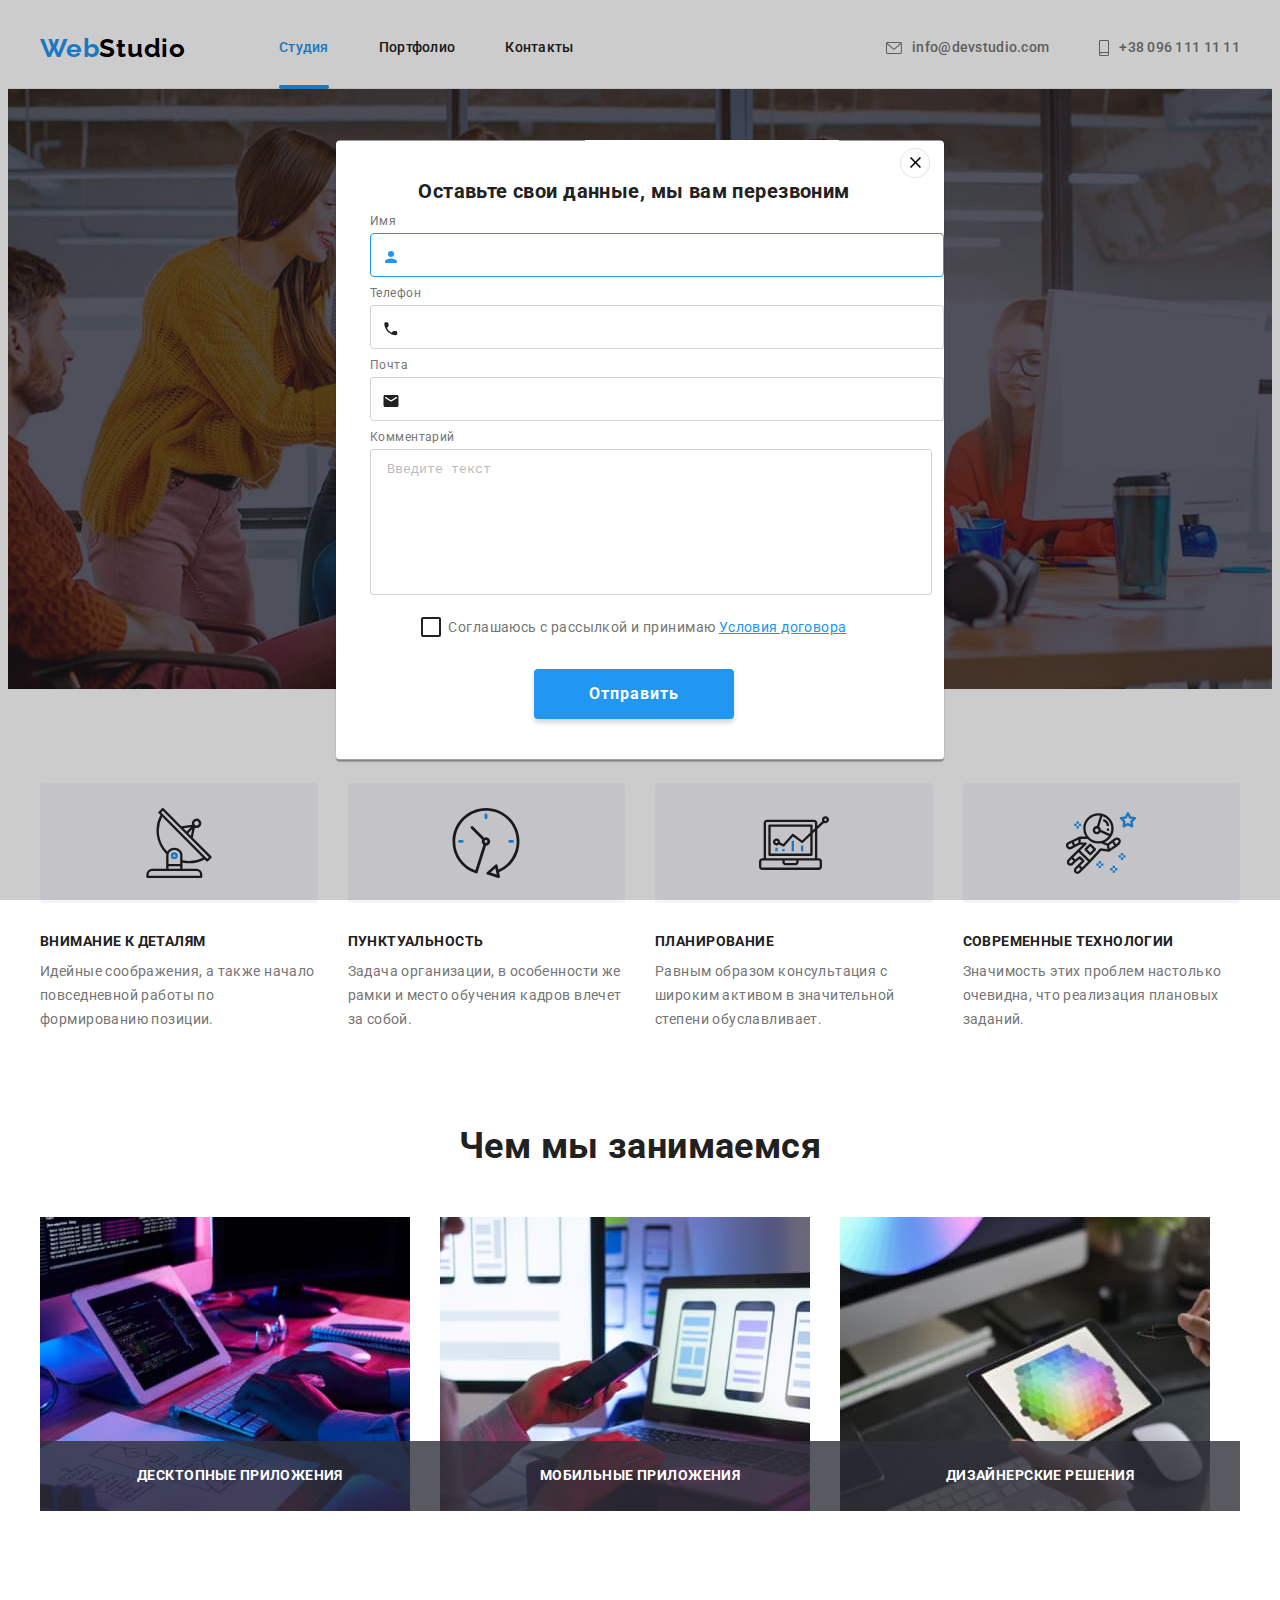
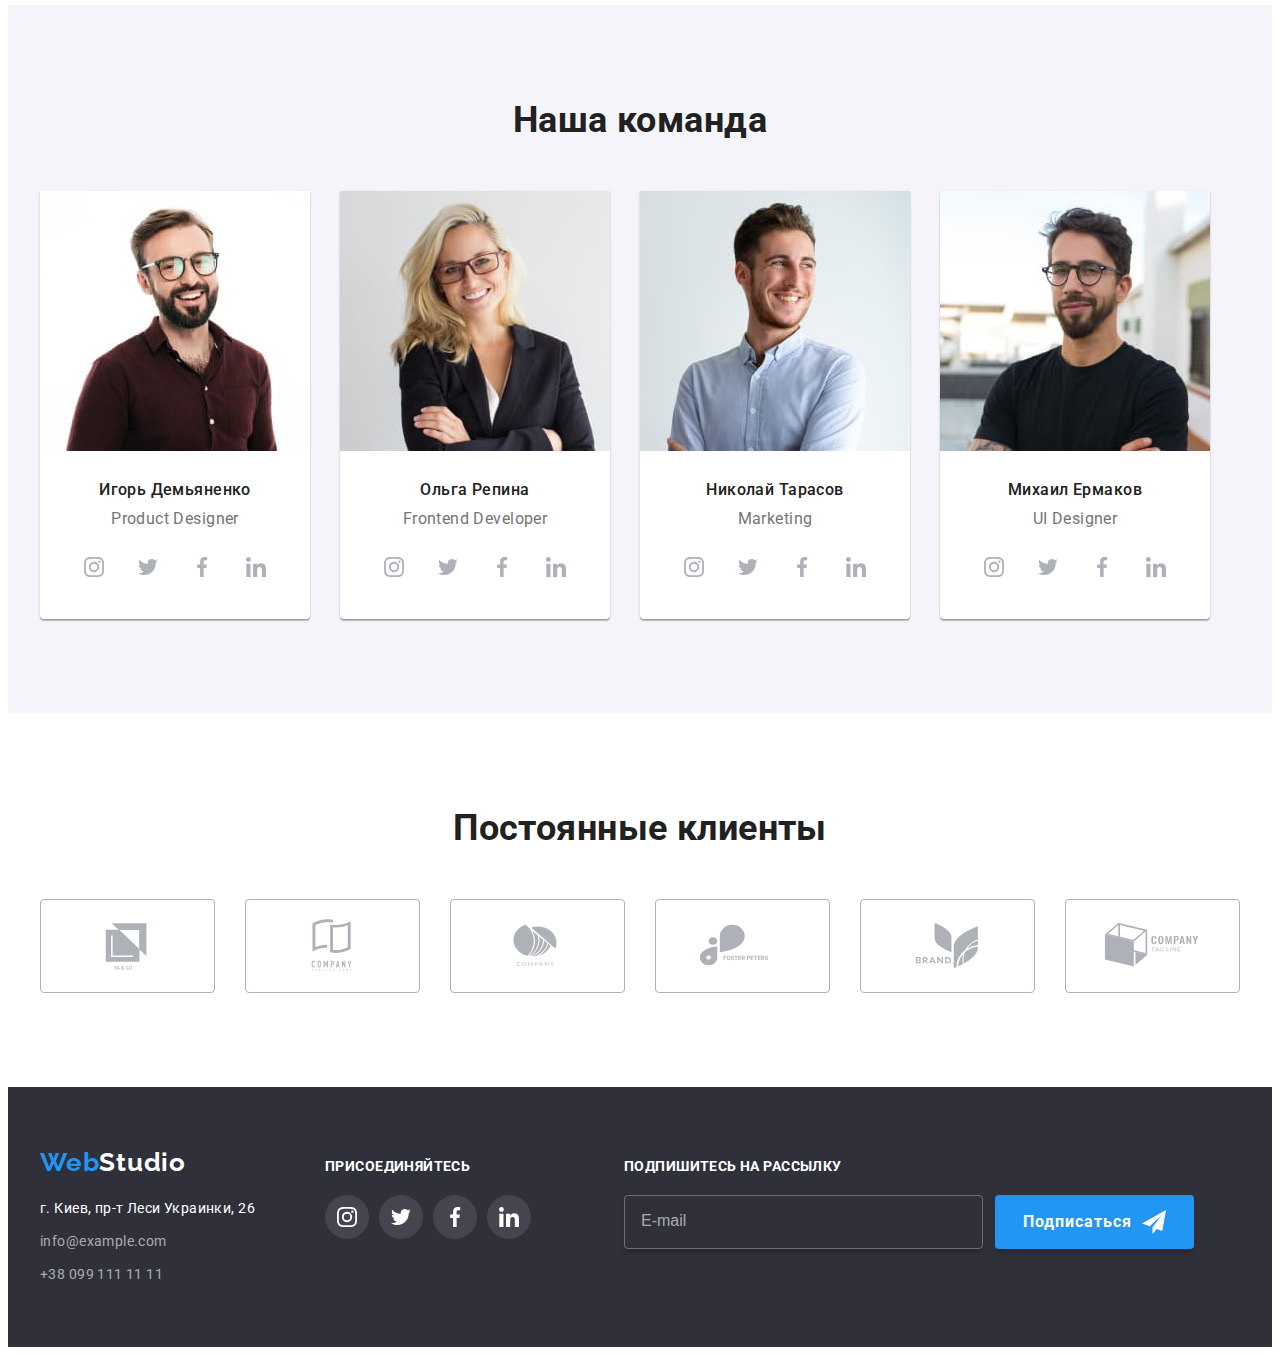
==== commit 59421244: "Separated JS code to different files & refactored code" ====
--- a/index.html
+++ b/index.html
@@ -23,7 +23,8 @@
     <!-- CSS -->
     <link rel="stylesheet" href="./css/main.min.css" />
     <!-- JS -->
-    <script src="./js/script.js" defer></script>
+    <script src="./js/mobile-menu.js" type="module" defer></script>
+    <script src="./js/modal.js" type="module" defer></script>
   </head>
 
   <body>
@@ -803,7 +804,7 @@
     </footer>
 
     <!-- MODAL -->
-    <div id="modal" class="modal is-hidden">
+    <div id="modal" class="modal">
       <div class="modal__window">
         <button
           id="modal__close-button"
--- a/css/main.min.css
+++ b/css/main.min.css
@@ -1 +1 @@
-.section-portfolio__button-filter,.modal__send-button,.section-hero__button,.footer__button-send{font-family:inherit;font-weight:500;font-size:16px;line-height:1.625;letter-spacing:inherit;border-radius:4px;min-width:73px;padding:6px 22px;background-color:#f5f4fa;border-width:0px;color:#212121}.section-portfolio__button-filter:hover,.modal__send-button:hover,.section-hero__button:hover,.footer__button-send:hover,.section-portfolio__button-filter:focus,.modal__send-button:focus,.section-hero__button:focus,.footer__button-send:focus{background-color:#2196f3;-webkit-box-shadow:0px 3px 1px rgba(0,0,0,.1),0px 1px 2px rgba(0,0,0,.08),0px 2px 2px rgba(0,0,0,.12);box-shadow:0px 3px 1px rgba(0,0,0,.1),0px 1px 2px rgba(0,0,0,.08),0px 2px 2px rgba(0,0,0,.12);color:#fff;cursor:pointer}.modal__send-button,.section-hero__button,.footer__button-send{font-weight:700;line-height:1.875;letter-spacing:.06em;padding:10px 32px;background-color:#2196f3;-webkit-box-shadow:0px 4px 4px rgba(0,0,0,.15);box-shadow:0px 4px 4px rgba(0,0,0,.15);color:#fff;-webkit-transition:background-color 250ms cubic-bezier(0.4, 0, 0.2, 1);transition:background-color 250ms cubic-bezier(0.4, 0, 0.2, 1)}.modal__send-button:hover,.section-hero__button:hover,.footer__button-send:hover,.modal__send-button:focus,.section-hero__button:focus,.footer__button-send:focus{background-color:#188ce8;-webkit-box-shadow:0px 4px 4px rgba(0,0,0,.15);box-shadow:0px 4px 4px rgba(0,0,0,.15)}.section-portfolio__card-link,.header__social-link,.logo,.footer__address-link,.header__contact-link,.header__page-link{text-decoration:none;font-style:normal}.section-portfolio__card-link:hover,.header__social-link:hover,.logo:hover,.footer__address-link:hover,.header__contact-link:hover,.header__page-link:hover{cursor:pointer}.footer__address-link,.header__contact-link,.header__page-link{-webkit-transition:color 250ms cubic-bezier(0.4, 0, 0.2, 1);transition:color 250ms cubic-bezier(0.4, 0, 0.2, 1)}.footer__address-link:hover,.header__contact-link:hover,.header__page-link:hover,.footer__address-link:focus,.header__contact-link:focus,.header__page-link:focus{color:#2196f3}.header__container,.section-clients__link,.section-services__img-description,.section-advantages__icon-wrapper,.modal__close-button,.socials__link,.section-portfolio__proj-details,.modal__agree-label,.modal__request-form,.footer__button-send,.header__contact-link,.header__nav{display:-webkit-box;display:-ms-flexbox;display:flex}.section-portfolio__proj-details,.modal__agree-label,.modal__request-form,.footer__button-send,.header__contact-link,.header__nav{-webkit-box-align:center;-ms-flex-align:center;align-items:center}.section-clients__link,.section-services__img-description,.section-advantages__icon-wrapper,.modal__close-button,.socials__link{-webkit-box-align:center;-ms-flex-align:center;align-items:center;-webkit-box-pack:center;-ms-flex-pack:center;justify-content:center}.modal__input,.footer__mail-input{height:40px;border-width:1px;border-radius:4px;border-style:solid;-webkit-transition:border-color 250ms cubic-bezier(0.4, 0, 0.2, 1);transition:border-color 250ms cubic-bezier(0.4, 0, 0.2, 1)}.modal__input:focus,.footer__mail-input:focus,.modal__input:active,.footer__mail-input:active{border-color:#2196f3}.section-clients__icon,.modal__agree-icon,.modal__close-icon,.footer__button-icon,.header__button-icon,.header__contact-icon,.socials__link{fill:currentColor}.section-portfolio,.section-clients,.section-team,.section-services,.section-advantages,.section-hero,.header{padding-top:60px;padding-bottom:60px;background-color:#fff}@media screen and (min-width: 1200px){.section-portfolio,.section-clients,.section-team,.section-services,.section-advantages,.section-hero,.header{padding-top:94px;padding-bottom:94px}}.section-clients__section-title,.section-team__section-title,.section-services__section-title{font-weight:700;font-size:28px;line-height:1.17;text-align:center;margin-bottom:30px;color:#212121}@media screen and (min-width: 1200px){.section-clients__section-title,.section-team__section-title,.section-services__section-title{font-size:36px;margin-bottom:50px}}.section-portfolio__projects,.section-portfolio__filters,.section-clients__clients-list,.section-team__team-list,.section-services__services-list,.section-advantages__advantages-list,.modal__fields,.footer__addresses-list,.header__company-socials,.header__contacts,.header__pages,.socials{list-style:none}.section-portfolio__section-title,.section-advantages__section-title,.modal__agree-checkbox{position:absolute;width:1px;height:1px;margin:-1px;border:0;padding:0;white-space:nowrap;-webkit-clip-path:inset(100%);clip-path:inset(100%);clip:rect(0 0 0 0);overflow:hidden}a{color:currentColor}button{cursor:pointer}button,p,h1,h2,h3,h4,h5,h6,ul{margin:0;padding:0}img{display:block;height:auto;width:100%;max-width:100%}input:active,input:focus,textarea:active,textarea:focus{outline:none}body{font-family:"Roboto" , sans-serif;font-weight:400;font-size:14px;line-height:1.72;letter-spacing:.03em;background-color:#fff;color:#757575}.container{margin:0 auto;padding:0 15px}@media screen and (max-width: 767.98px){.container{min-width:320px;max-width:480px}}@media screen and (min-width: 768px)and (max-width: 1199.98px){.container{width:768px}}@media screen and (min-width: 1200px){.container{width:1200px}}.hidden{display:none}.logo{font-family:"Raleway" , sans-serif;font-weight:700;font-size:24px;line-height:1.17;letter-spacing:.03em;color:#2196f3}@media screen and (min-width: 1200px){.logo{font-size:26px}}.logo__second-word{color:#000}.logo__second-word--light{color:#fff}.socials{display:-webkit-box;display:-ms-flexbox;display:flex;margin-top:-10px;margin-left:-10px;display:-webkit-inline-box;display:-ms-inline-flexbox;display:inline-flex}.socials__social{margin-top:10px;margin-left:10px;width:44px;height:44px}.socials__link{width:100%;height:100%;border-radius:50%;color:#afb1b8;-webkit-transition:background-color 250ms cubic-bezier(0.4, 0, 0.2, 1) , color 250ms cubic-bezier(0.4, 0, 0.2, 1);transition:background-color 250ms cubic-bezier(0.4, 0, 0.2, 1) , color 250ms cubic-bezier(0.4, 0, 0.2, 1)}.socials__link:hover,.socials__link:focus{background-color:#2196f3;color:#fff}@media screen and (max-width: 767.98px){body{padding-top:60px}body.is-header-fullscreen{overflow:hidden}}.header{font-weight:500;line-height:1.14;letter-spacing:.02em;padding:0px;border-bottom:1px solid #ececec}@media screen and (max-width: 767.98px){.header{position:absolute;top:calc(-100vh + 60px);left:0;width:100vw;height:100vh;z-index:10;-webkit-transition:-webkit-transform 250ms cubic-bezier(0.4, 0, 0.2, 1);transition:-webkit-transform 250ms cubic-bezier(0.4, 0, 0.2, 1);transition:transform 250ms cubic-bezier(0.4, 0, 0.2, 1);transition:transform 250ms cubic-bezier(0.4, 0, 0.2, 1), -webkit-transform 250ms cubic-bezier(0.4, 0, 0.2, 1)}.header.is-fullscreen{padding-bottom:48px;-webkit-transform:translateY(calc(100% - 60px));transform:translateY(calc(100% - 60px));overflow-y:scroll}}.header__container{position:relative}@media screen and (max-width: 767.98px){.header.is-fullscreen .header__container{-webkit-box-orient:vertical;-webkit-box-direction:normal;-ms-flex-direction:column;flex-direction:column;padding-left:40px;height:100%}}@media screen and (min-width: 768px){.header__container{display:-webkit-box;display:-ms-flexbox;display:flex;-webkit-box-align:center;-ms-flex-align:center;align-items:center;-webkit-box-pack:center;-ms-flex-pack:center;justify-content:center}}@media screen and (max-width: 767.98px){.header__nav{margin-right:auto}}.header__logo{margin-bottom:0px}@media screen and (max-width: 767.98px){.header__logo{position:relative;top:0;-webkit-transform:translateY(calc(100vh - 100% - (60px - 100%) / 2));transform:translateY(calc(100vh - 100% - (60px - 100%) / 2))}.header.is-fullscreen .header__logo{display:none}}@media screen and (min-width: 768px){.header__logo{margin-right:88px}}@media screen and (min-width: 1200px){.header__logo{margin-right:93px}}.header__pages{color:#212121}@media screen and (max-width: 767.98px){.header__pages{font-weight:500;font-size:40px;line-height:1.175;display:none;padding-top:48px}header.is-fullscreen .header__pages{display:block}}@media screen and (min-width: 768px){.header__pages{display:-webkit-box;display:-ms-flexbox;display:flex;-webkit-box-align:center;-ms-flex-align:center;align-items:center}}@media screen and (max-width: 767.98px){.header__page:not(:last-child){margin-bottom:32px}}@media screen and (min-width: 768px){.header__page:not(:last-child){margin-right:50px}}@media screen and (min-width: 768px){.header__page-link{display:block;padding:32px 0}}.header__page-link--active-page{position:relative;color:#2196f3}@media screen and (min-width: 768px){.header__page-link--active-page::after{content:"";position:absolute;left:0;bottom:-1px;width:100%;height:4px;border-radius:2px;background-color:currentColor}}@media screen and (max-width: 767.98px){.header__contacts{display:none;-webkit-box-orient:vertical;-webkit-box-direction:reverse;-ms-flex-direction:column-reverse;flex-direction:column-reverse;margin-top:auto;margin-bottom:64px}.header.is-fullscreen .header__contacts{display:-webkit-box;display:-ms-flexbox;display:flex}}@media screen and (max-width: 1199.98px){.header__contacts{font-size:12px;line-height:1.166}}@media screen and (min-width: 768px)and (max-width: 1199.98px){.header__contacts{width:138px}}@media screen and (min-width: 768px){.header__contacts{margin-left:auto}}@media screen and (min-width: 1200px){.header__contacts{display:-webkit-box;display:-ms-flexbox;display:flex;-webkit-box-align:center;-ms-flex-align:center;align-items:center}}@media screen and (max-width: 767.98px){.header__contact:nth-child(1){font-size:24px;line-height:1.17}.header__contact:nth-child(2){font-size:34px;line-height:1.18;margin-bottom:32px;color:#2196f3}}@media screen and (min-width: 768px)and (max-width: 1199.98px){.header__contact:not(:last-child){display:block;margin-bottom:10px}}@media screen and (min-width: 1200px){.header__contact:not(:last-child){margin-right:50px}}.header__contact-link{white-space:nowrap}@media screen and (min-width: 1200px){.header__contact-link{padding:32px 0}}.header__contact-icon{margin-right:8px}@media screen and (max-width: 767.98px){.header__contact-icon{display:none}}@media screen and (max-width: 1199.98px){.header__contact-icon{-webkit-transform:scale(0.875);transform:scale(0.875)}}@media screen and (min-width: 1200px){.header__contact-icon{margin-right:10px}}.header__company-socials{display:none;-ms-flex-wrap:wrap;flex-wrap:wrap}@media screen and (max-width: 767.98px){.header.is-fullscreen .header__company-socials{display:-webkit-box;display:-ms-flexbox;display:flex;-webkit-box-align:center;-ms-flex-align:center;align-items:center}}@media screen and (min-width: 768px){.header__company-socials{display:none}}.header__social-item{position:relative;font-size:18px;line-height:1.22;font-weight:500;color:#2196f3}.header__social-item:not(:last-child){margin-right:20px}.header__social-item:not(:last-child)::after{position:absolute;content:"";right:-10px;width:1px;height:100%;background-color:rgba(33,33,33,.1)}@media screen and (max-width: 767.98px){.header__toggle-menu-button{position:absolute;-webkit-transform:translateY(calc(100vh - 100% - (60px - 100%) / 2));transform:translateY(calc(100vh - 100% - (60px - 100%) / 2));width:40px;height:40px;right:15px;top:0;border:none;background-color:rgba(0,0,0,0);color:#000;-webkit-transition:-webkit-transform 250ms cubic-bezier(0.4, 0, 0.2, 1);transition:-webkit-transform 250ms cubic-bezier(0.4, 0, 0.2, 1);transition:transform 250ms cubic-bezier(0.4, 0, 0.2, 1);transition:transform 250ms cubic-bezier(0.4, 0, 0.2, 1), -webkit-transform 250ms cubic-bezier(0.4, 0, 0.2, 1)}.header.is-fullscreen .header__toggle-menu-button{-webkit-transform:translateY(calc((60px - 100%) / 2));transform:translateY(calc((60px - 100%) / 2))}}@media screen and (min-width: 768px){.header__toggle-menu-button{display:none}}.header.is-fullscreen .header__button-icon-open{display:none}.header:not(.is-fullscreen) .header__button-icon-close{display:none}.footer{padding:60px 0;background-color:#2f303a}@media screen and (max-width: 1199.98px){.footer__container{text-align:center}}@media screen and (min-width: 768px){.footer__container{display:-webkit-box;display:-ms-flexbox;display:flex;-webkit-box-align:baseline;-ms-flex-align:baseline;align-items:baseline}}@media screen and (min-width: 768px)and (max-width: 1199.98px){.footer__container{-webkit-box-pack:justify;-ms-flex-pack:justify;justify-content:space-between;-ms-flex-wrap:wrap;flex-wrap:wrap;padding:0 80px}}@media screen and (max-width: 1199.98px){.footer__studio-info{margin-bottom:60px}}@media screen and (min-width: 1200px){.footer__studio-info{margin-right:70px}}.footer__logo{display:inline-block;margin-bottom:20px}.footer__addresses-list{line-height:1.71;color:#fff}.footer__address:not(:last-child){margin-bottom:9px}.footer__address:not(:nth-child(1)){color:rgba(255,255,255,.6)}.footer__subscribe-subtitle,.footer__follow-subtitle{font-size:14px;line-height:1.14;text-transform:uppercase;margin-bottom:20px}.footer__subscribe,.footer__follow-us{color:#fff}@media screen and (max-width: 1199.98px){.footer__follow-us{margin-bottom:60px}}@media screen and (min-width: 1200px){.footer__follow-us{margin-right:93px}}.footer__socials-link{background-color:rgba(255,255,255,.1);color:#fff}.footer__subscribe{max-width:450px;min-width:290px}@media screen and (min-width: 768px)and (max-width: 1199.98px){.footer__subscribe{margin:0 auto;width:100%}}@media screen and (min-width: 1200px){.footer__subscribe{display:-webkit-box;display:-ms-flexbox;display:flex;-ms-flex-wrap:wrap;flex-wrap:wrap;max-width:570px;margin-bottom:-20px}}.footer__subscribe-subtitle{display:block;width:100%}.footer__mail-input{padding-left:16px;margin-bottom:20px;height:50px;border:1px solid rgba(255,255,255,.3);background-color:rgba(0,0,0,0);-webkit-box-shadow:0px 4px 4px 0px rgba(0,0,0,.15);box-shadow:0px 4px 4px 0px rgba(0,0,0,.15);color:inherit}.footer__mail-input::-webkit-input-placeholder{font-size:16px;line-height:1.25;color:rgba(255,255,255,.6)}.footer__mail-input::-moz-placeholder{font-size:16px;line-height:1.25;color:rgba(255,255,255,.6)}.footer__mail-input:-ms-input-placeholder{font-size:16px;line-height:1.25;color:rgba(255,255,255,.6)}.footer__mail-input::-ms-input-placeholder{font-size:16px;line-height:1.25;color:rgba(255,255,255,.6)}.footer__mail-input::placeholder{font-size:16px;line-height:1.25;color:rgba(255,255,255,.6)}@media screen and (max-width: 1199.98px){.footer__mail-input{display:block;width:100%}}@media screen and (min-width: 1200px){.footer__mail-input{max-width:358px;margin-right:12px;-ms-flex-negative:.7;flex-shrink:.7;-webkit-box-flex:1;-ms-flex-positive:1;flex-grow:1}}.footer__button-send{padding-right:28px;padding-left:28px}@media screen and (max-width: 1199.98px){.footer__button-send{margin:0 auto}}@media screen and (min-width: 1200px){.footer__button-send{margin-bottom:20px}}.footer__button-icon{margin-left:10px}.section-hero{text-align:center;margin:0 auto;max-width:480px;background-color:#c4c4c4;background-image:-webkit-gradient(linear, left top, left bottom, from(rgba(47, 48, 58, 0.4)), to(rgba(47, 48, 58, 0.4))),url(../images/decoration/hero-bg_mobile.jpg);background-image:linear-gradient(rgba(47, 48, 58, 0.4), rgba(47, 48, 58, 0.4)),url(../images/decoration/hero-bg_mobile.jpg);background-clip:border-box;background-repeat:no-repeat;background-position:center;background-size:cover;color:#fff}@media screen and (min-device-pixel-ratio: 2),(-webkit-min-device-pixel-ratio: 2),(min-resolution: 192dpi),(min-resolution: 2dppx){.section-hero{background-image:-webkit-gradient(linear, left top, left bottom, from(rgba(47, 48, 58, 0.4)), to(rgba(47, 48, 58, 0.4))),url(../images/decoration/hero-bg_mobile@2x.jpg);background-image:linear-gradient(rgba(47, 48, 58, 0.4), rgba(47, 48, 58, 0.4)),url(../images/decoration/hero-bg_mobile@2x.jpg)}}@media screen and (min-width: 768px)and (max-width: 1199.98px){.section-hero{max-width:768px;background-image:-webkit-gradient(linear, left top, left bottom, from(rgba(47, 48, 58, 0.4)), to(rgba(47, 48, 58, 0.4))),url(../images/decoration/hero-bg_tablet.jpg);background-image:linear-gradient(rgba(47, 48, 58, 0.4), rgba(47, 48, 58, 0.4)),url(../images/decoration/hero-bg_tablet.jpg);background-size:768px auto}}@media screen and (min-width: 768px)and (max-width: 1199.98px)and (min-device-pixel-ratio: 2),screen and (min-width: 768px)and (max-width: 1199.98px)and (-webkit-min-device-pixel-ratio: 2),screen and (min-width: 768px)and (max-width: 1199.98px)and (min-resolution: 192dpi),screen and (min-width: 768px)and (max-width: 1199.98px)and (min-resolution: 2dppx){.section-hero{background-image:-webkit-gradient(linear, left top, left bottom, from(rgba(47, 48, 58, 0.4)), to(rgba(47, 48, 58, 0.4))),url(../images/decoration/hero-bg_tablet@2x.jpg);background-image:linear-gradient(rgba(47, 48, 58, 0.4), rgba(47, 48, 58, 0.4)),url(../images/decoration/hero-bg_tablet@2x.jpg)}}@media screen and (max-width: 1199.98px){.section-hero{padding:118px 0}}@media screen and (min-width: 1200px){.section-hero{padding:200px 0;max-width:1600px;background-image:-webkit-gradient(linear, left top, left bottom, from(rgba(47, 48, 58, 0.4)), to(rgba(47, 48, 58, 0.4))),url(../images/decoration/hero-bg_desktop.jpg);background-image:linear-gradient(rgba(47, 48, 58, 0.4), rgba(47, 48, 58, 0.4)),url(../images/decoration/hero-bg_desktop.jpg);background-size:1600px auto}}@media screen and (min-width: 1200px)and (min-device-pixel-ratio: 2),screen and (min-width: 1200px)and (-webkit-min-device-pixel-ratio: 2),screen and (min-width: 1200px)and (min-resolution: 192dpi),screen and (min-width: 1200px)and (min-resolution: 2dppx){.section-hero{background-image:-webkit-gradient(linear, left top, left bottom, from(rgba(47, 48, 58, 0.4)), to(rgba(47, 48, 58, 0.4))),url(../images/decoration/hero-bg_desktop@2x.jpg);background-image:linear-gradient(rgba(47, 48, 58, 0.4), rgba(47, 48, 58, 0.4)),url(../images/decoration/hero-bg_desktop@2x.jpg)}}.section-hero__section-title{font-weight:900;font-size:26px;line-height:1.61;letter-spacing:.06em;text-transform:uppercase;margin:0 auto 30px;max-width:360px}@media screen and (min-width: 1200px){.section-hero__section-title{font-size:44px;line-height:1.36;max-width:696px}}.modal{position:fixed;top:0px;left:0px;width:100vw;height:100vh;z-index:10;background-color:rgba(0,0,0,.2);opacity:1;-webkit-transition:opacity 250ms cubic-bezier(0.4, 0, 0.2, 1);transition:opacity 250ms cubic-bezier(0.4, 0, 0.2, 1)}.modal.is-hidden{opacity:0;pointer-events:none}.modal__window{position:absolute;top:50%;left:50%;width:calc(100% - 30px);min-width:320px;max-width:450px;min-height:581px;padding:40px;border-radius:4px;background-color:#fff;-webkit-box-shadow:0px 1px 3px rgba(0,0,0,.12),0px 1px 1px rgba(0,0,0,.14),0px 2px 1px rgba(0,0,0,.2);box-shadow:0px 1px 3px rgba(0,0,0,.12),0px 1px 1px rgba(0,0,0,.14),0px 2px 1px rgba(0,0,0,.2);color:#757575;-webkit-transform:translate(-50%, -50%) scale(1, 1);transform:translate(-50%, -50%) scale(1, 1);-webkit-transition:-webkit-transform 250ms cubic-bezier(0.4, 0, 0.2, 1);transition:-webkit-transform 250ms cubic-bezier(0.4, 0, 0.2, 1);transition:transform 250ms cubic-bezier(0.4, 0, 0.2, 1);transition:transform 250ms cubic-bezier(0.4, 0, 0.2, 1), -webkit-transform 250ms cubic-bezier(0.4, 0, 0.2, 1)}.modal.is-hidden .modal__window{-webkit-transform:translate(-50%, -50%) scale(0.1, 0.1);transform:translate(-50%, -50%) scale(0.1, 0.1);pointer-events:none;visibility:hidden}@media screen and (min-width: 768px)and (max-width: 1199.98px){.modal__window{width:450px}}@media screen and (max-width: 1199.98px){.modal__window{font-size:12px;line-height:1.17}}@media screen and (min-width: 1200px){.modal__window{width:80%;max-width:528px}}.modal__close-button{position:absolute;right:8px;top:8px;width:30px;height:30px;border:1px solid rgba(0,0,0,.1);border-radius:50%;background-color:inherit;color:#000;-webkit-transition:color 250ms cubic-bezier(0.4, 0, 0.2, 1);transition:color 250ms cubic-bezier(0.4, 0, 0.2, 1)}.modal__close-button:hover,.modal__close-button:focus{color:#2196f3}.modal__subtitle{font-size:20px;line-height:1.5;text-align:center;margin-bottom:12px;color:#212121}@media screen and (min-width: 1200px){.modal__subtitle{line-height:1.17}}.modal__request-form{-webkit-box-orient:vertical;-webkit-box-direction:normal;-ms-flex-direction:column;flex-direction:column}.modal__fields{text-align:left;width:100%;margin-bottom:20px}.modal__field{position:relative;color:#212121}.modal__input-label{font-size:12px;line-height:1.16;display:block;margin-bottom:4px;color:#757575}.modal__input{display:block;width:100%;padding-left:42px;border-color:rgba(33,33,33,.2)}.modal__input:not(:last-child){margin-bottom:10px}.modal__input--commentary{height:120px;padding:12px 16px;resize:none}.modal__input--commentary::-webkit-input-placeholder{color:rgba(117,117,117,.5)}.modal__input--commentary::-moz-placeholder{color:rgba(117,117,117,.5)}.modal__input--commentary:-ms-input-placeholder{color:rgba(117,117,117,.5)}.modal__input--commentary::-ms-input-placeholder{color:rgba(117,117,117,.5)}.modal__input--commentary::placeholder{color:rgba(117,117,117,.5)}.modal__input-icon{position:absolute;left:12px;bottom:20px;-webkit-transform:translate(0, 50%);transform:translate(0, 50%);fill:currentColor;-webkit-transition:fill 250ms cubic-bezier(0.4, 0, 0.2, 1);transition:fill 250ms cubic-bezier(0.4, 0, 0.2, 1)}.modal__input:active+.modal__input-icon,.modal__input:focus+.modal__input-icon{fill:#2196f3}.modal__agree-label{text-align:left;-ms-flex-wrap:wrap;flex-wrap:wrap;margin-bottom:30px}.modal__agree-icon{-ms-flex-negative:0;flex-shrink:0;margin-right:7px;border:2px solid #212121;border-radius:2px;color:rgba(0,0,0,0);-webkit-transition:background-color 250ms cubic-bezier(0.4, 0, 0.2, 1) , border-width 250ms cubic-bezier(0.4, 0, 0.2, 1) , fill 250ms cubic-bezier(0.4, 0, 0.2, 1);transition:background-color 250ms cubic-bezier(0.4, 0, 0.2, 1) , border-width 250ms cubic-bezier(0.4, 0, 0.2, 1) , fill 250ms cubic-bezier(0.4, 0, 0.2, 1)}.modal__agree-checkbox:focus+.modal__agree-icon{background-color:rgba(33,150,243,.5);border-style:dotted}.modal__agree-checkbox:checked+.modal__agree-icon{background-color:#2196f3;border-width:0px;fill:#fff}.modal__agreements-link{color:#2196f3}.modal__send-button{padding-right:55px;padding-left:55px;margin-bottom:0px}@media screen and (min-width: 768px){.section-advantages__advantages-list{display:-webkit-box;display:-ms-flexbox;display:flex;-ms-flex-wrap:wrap;flex-wrap:wrap;margin-top:-30px;margin-left:-30px}}@media screen and (max-width: 767.98px){.section-advantages__advantage:not(:last-child){margin-bottom:30px}}@media screen and (min-width: 768px)and (max-width: 1199.98px){.section-advantages__advantage{margin-top:30px;margin-left:30px;width:calc(50% - 30px);max-width:-webkit-max-content;max-width:-moz-max-content;max-width:max-content;min-width:-webkit-min-content;min-width:-moz-min-content;min-width:min-content}}@media screen and (min-width: 1200px){.section-advantages__advantage{margin-top:30px;margin-left:30px;width:calc(25% - 30px);max-width:-webkit-max-content;max-width:-moz-max-content;max-width:max-content;min-width:-webkit-min-content;min-width:-moz-min-content;min-width:min-content}}.section-advantages__icon-wrapper{width:100%;height:120px;margin-bottom:30px;border-radius:4px;background-color:#f5f4fa}.section-advantages__subtitle{font-weight:700;font-size:14px;line-height:1.17;text-transform:uppercase;margin-bottom:10px;color:#212121}@media screen and (max-width: 767.98px){.section-advantages__subtitle{text-align:center}}.section-services{padding-top:0}@media screen and (max-width: 1199.98px){.section-services{display:none}}.section-services__services-list{display:-webkit-box;display:-ms-flexbox;display:flex;margin-top:-30px;margin-left:-30px}.section-services__service{margin-top:30px;margin-left:30px;width:calc(33.3333333333% - 30px);max-width:-webkit-max-content;max-width:-moz-max-content;max-width:max-content;min-width:-webkit-min-content;min-width:-moz-min-content;min-width:min-content}.section-services__img-wrapper{position:relative}.section-services__img-description{position:absolute;left:0px;bottom:0px;width:100%;height:70px;padding:0 15px;color:#fff;font-size:14px;line-height:1.14;text-align:center;text-transform:uppercase;background-color:rgba(47,48,58,.8)}.section-team{font-size:16px;line-height:1.17;text-align:center;background-color:#f5f4fa}@media screen and (min-width: 768px){.section-team__team-list{display:-webkit-box;display:-ms-flexbox;display:flex;-ms-flex-wrap:wrap;flex-wrap:wrap;margin-top:-30px;margin-left:-30px}}.section-team__card{-webkit-box-shadow:0px 1px 3px rgba(0,0,0,.12),0px 1px 1px rgba(0,0,0,.14),0px 2px 1px rgba(0,0,0,.2);box-shadow:0px 1px 3px rgba(0,0,0,.12),0px 1px 1px rgba(0,0,0,.14),0px 2px 1px rgba(0,0,0,.2);border-radius:0px 0px 4px 4px;background-color:#fff}@media screen and (max-width: 767.98px){.section-team__card:not(:last-child){margin-bottom:30px}}@media screen and (min-width: 768px)and (max-width: 1199.98px){.section-team__card{margin-top:30px;margin-left:30px;width:calc(50% - 30px);max-width:-webkit-max-content;max-width:-moz-max-content;max-width:max-content;min-width:-webkit-min-content;min-width:-moz-min-content;min-width:min-content}}@media screen and (min-width: 1200px){.section-team__card{margin-top:30px;margin-left:30px;width:calc(25% - 30px);max-width:-webkit-max-content;max-width:-moz-max-content;max-width:max-content;min-width:-webkit-min-content;min-width:-moz-min-content;min-width:min-content}}.section-team__photo{width:450px}@media screen and (min-width: 768px)and (max-width: 1199.98px){.section-team__photo{width:354px}}@media screen and (min-width: 1200px){.section-team__photo{width:270px}}.section-team__card-meta{text-align:center;padding:30px 15px}.section-team__meta-subtitle{font-weight:500;font-size:inherit;margin-bottom:10px;color:#212121}.section-team__meta-description{margin-bottom:16px}.section-clients__clients-list{display:-webkit-box;display:-ms-flexbox;display:flex;-ms-flex-wrap:wrap;flex-wrap:wrap;margin-top:-30px;margin-left:-30px}@media screen and (max-width: 767.98px){.section-clients__client{margin-top:30px;margin-left:30px;width:calc(50% - 30px);max-width:100%;min-width:-webkit-min-content;min-width:-moz-min-content;min-width:min-content}}@media screen and (min-width: 768px)and (max-width: 1199.98px){.section-clients__client{margin-top:30px;margin-left:30px;width:calc(33.3333333333% - 30px);max-width:100%;min-width:-webkit-min-content;min-width:-moz-min-content;min-width:min-content}}@media screen and (min-width: 1200px){.section-clients__client{margin-top:30px;margin-left:30px;width:calc(16.6666666667% - 30px);max-width:100%;min-width:-webkit-min-content;min-width:-moz-min-content;min-width:min-content}}.section-clients__link{height:92px;border:1px solid #afb1b8;border-radius:4px;color:#afb1b8;-webkit-transition:border-color 250ms cubic-bezier(0.4, 0, 0.2, 1) , color 250ms cubic-bezier(0.4, 0, 0.2, 1);transition:border-color 250ms cubic-bezier(0.4, 0, 0.2, 1) , color 250ms cubic-bezier(0.4, 0, 0.2, 1)}.section-clients__link:hover,.section-clients__link:focus{border-color:#2196f3;color:#2196f3}.section-portfolio{margin:0}.section-portfolio__filters{display:-webkit-box;display:-ms-flexbox;display:flex;-ms-flex-wrap:wrap;flex-wrap:wrap;margin-top:-15px;margin-left:-8px;margin-bottom:40px}@media screen and (min-width: 768px){.section-portfolio__filters{-webkit-box-pack:center;-ms-flex-pack:center;justify-content:center}}@media screen and (min-width: 768px)and (max-width: 1199.98px){.section-portfolio__filters{margin-bottom:30px}}@media screen and (min-width: 1200px){.section-portfolio__filters{margin-bottom:50px}}.section-portfolio__filter{margin-top:15px;margin-left:8px;width:calc(50% - 8px);max-width:-webkit-max-content;max-width:-moz-max-content;max-width:max-content;min-width:-webkit-min-content;min-width:-moz-min-content;min-width:min-content}.section-portfolio__button-filter--active{background-color:#2196f3;-webkit-box-shadow:0px 3px 1px rgba(0,0,0,.1),0px 1px 2px rgba(0,0,0,.08),0px 2px 2px rgba(0,0,0,.12);box-shadow:0px 3px 1px rgba(0,0,0,.1),0px 1px 2px rgba(0,0,0,.08),0px 2px 2px rgba(0,0,0,.12);color:#fff}@media screen and (min-width: 768px){.section-portfolio__projects{display:-webkit-box;display:-ms-flexbox;display:flex;-ms-flex-wrap:wrap;flex-wrap:wrap;margin-top:-30px;margin-left:-30px}}.section-portfolio__card:not(.hidden){display:block}@media screen and (max-width: 767.98px){.section-portfolio__card:not(:last-child){margin-bottom:30px}}@media screen and (min-width: 768px){.section-portfolio__card:not(.hidden){display:-webkit-box;display:-ms-flexbox;display:flex}}@media screen and (min-width: 768px)and (max-width: 1199.98px){.section-portfolio__card{margin-top:30px;margin-left:30px;width:calc(50% - 30px);max-width:-webkit-max-content;max-width:-moz-max-content;max-width:max-content;min-width:-webkit-min-content;min-width:-moz-min-content;min-width:min-content}}@media screen and (min-width: 1200px){.section-portfolio__card{margin-top:30px;margin-left:30px;width:calc(33.3333333333% - 30px);max-width:-webkit-max-content;max-width:-moz-max-content;max-width:max-content;min-width:-webkit-min-content;min-width:-moz-min-content;min-width:min-content}}.section-portfolio__card-link{-webkit-transition:-webkit-box-shadow 250ms cubic-bezier(0.4, 0, 0.2, 1);transition:-webkit-box-shadow 250ms cubic-bezier(0.4, 0, 0.2, 1);transition:box-shadow 250ms cubic-bezier(0.4, 0, 0.2, 1);transition:box-shadow 250ms cubic-bezier(0.4, 0, 0.2, 1), -webkit-box-shadow 250ms cubic-bezier(0.4, 0, 0.2, 1)}.section-portfolio__card-link:hover,.section-portfolio__card-link:focus{-webkit-box-shadow:0px 1px 1px rgba(0,0,0,.12),0px 4px 4px rgba(0,0,0,.06),1px 4px 6px rgba(0,0,0,.16);box-shadow:0px 1px 1px rgba(0,0,0,.12),0px 4px 4px rgba(0,0,0,.06),1px 4px 6px rgba(0,0,0,.16)}@media screen and (min-width: 768px){.section-portfolio__card-link{display:-webkit-box;display:-ms-flexbox;display:flex;-webkit-box-orient:vertical;-webkit-box-direction:normal;-ms-flex-direction:column;flex-direction:column}}.section-portfolio__img-wrapper{position:relative;overflow:hidden}.section-portfolio__proj-details{font-size:18px;line-height:1.55;position:absolute;top:0px;left:0px;-webkit-transform:translateY(100%);transform:translateY(100%);width:100%;height:100%;padding:10px 24px;background-color:rgba(33,150,243,.9);color:#fff;overflow:auto;-webkit-transition:-webkit-transform 250ms cubic-bezier(0.4, 0, 0.2, 1);transition:-webkit-transform 250ms cubic-bezier(0.4, 0, 0.2, 1);transition:transform 250ms cubic-bezier(0.4, 0, 0.2, 1);transition:transform 250ms cubic-bezier(0.4, 0, 0.2, 1), -webkit-transform 250ms cubic-bezier(0.4, 0, 0.2, 1)}.section-portfolio__card-link:hover .section-portfolio__proj-details,.section-portfolio__card-link:focus .section-portfolio__proj-details{-webkit-transform:translateY(0);transform:translateY(0)}.section-portfolio__card-meta{padding:20px 24px;border:1px solid #eee;border-top:none}@media screen and (min-width: 768px){.section-portfolio__card-meta{-webkit-box-flex:1;-ms-flex-positive:1;flex-grow:1}}.section-portfolio__meta-subtitle{font-weight:700;font-size:18px;line-height:2;letter-spacing:.06em;margin-bottom:4px;color:#212121}.section-portfolio__meta-description{font-size:16px;line-height:1.875}/*# sourceMappingURL=main.min.css.map */+.section-portfolio__button-filter,.modal__send-button,.section-hero__button,.footer__button-send{font-family:inherit;font-weight:500;font-size:16px;line-height:1.625;letter-spacing:inherit;border-radius:4px;min-width:73px;padding:6px 22px;background-color:#f5f4fa;border-width:0px;color:#212121}.section-portfolio__button-filter:hover,.modal__send-button:hover,.section-hero__button:hover,.footer__button-send:hover,.section-portfolio__button-filter:focus,.modal__send-button:focus,.section-hero__button:focus,.footer__button-send:focus{background-color:#2196f3;-webkit-box-shadow:0px 3px 1px rgba(0,0,0,.1),0px 1px 2px rgba(0,0,0,.08),0px 2px 2px rgba(0,0,0,.12);box-shadow:0px 3px 1px rgba(0,0,0,.1),0px 1px 2px rgba(0,0,0,.08),0px 2px 2px rgba(0,0,0,.12);color:#fff;cursor:pointer}.modal__send-button,.section-hero__button,.footer__button-send{font-weight:700;line-height:1.875;letter-spacing:.06em;padding:10px 32px;background-color:#2196f3;-webkit-box-shadow:0px 4px 4px rgba(0,0,0,.15);box-shadow:0px 4px 4px rgba(0,0,0,.15);color:#fff;-webkit-transition:background-color 250ms cubic-bezier(0.4, 0, 0.2, 1);transition:background-color 250ms cubic-bezier(0.4, 0, 0.2, 1)}.modal__send-button:hover,.section-hero__button:hover,.footer__button-send:hover,.modal__send-button:focus,.section-hero__button:focus,.footer__button-send:focus{background-color:#188ce8;-webkit-box-shadow:0px 4px 4px rgba(0,0,0,.15);box-shadow:0px 4px 4px rgba(0,0,0,.15)}.section-portfolio__card-link,.header__social-link,.logo,.footer__address-link,.header__contact-link,.header__page-link{text-decoration:none;font-style:normal}.section-portfolio__card-link:hover,.header__social-link:hover,.logo:hover,.footer__address-link:hover,.header__contact-link:hover,.header__page-link:hover{cursor:pointer}.footer__address-link,.header__contact-link,.header__page-link{-webkit-transition:color 250ms cubic-bezier(0.4, 0, 0.2, 1);transition:color 250ms cubic-bezier(0.4, 0, 0.2, 1)}.footer__address-link:hover,.header__contact-link:hover,.header__page-link:hover,.footer__address-link:focus,.header__contact-link:focus,.header__page-link:focus{color:#2196f3}.header__container,.section-clients__link,.section-services__img-description,.section-advantages__icon-wrapper,.modal__close-button,.socials__link,.section-portfolio__proj-details,.modal__agree-label,.modal__request-form,.footer__button-send,.header__contact-link,.header__nav{display:-webkit-box;display:-ms-flexbox;display:flex}.section-portfolio__proj-details,.modal__agree-label,.modal__request-form,.footer__button-send,.header__contact-link,.header__nav{-webkit-box-align:center;-ms-flex-align:center;align-items:center}.section-clients__link,.section-services__img-description,.section-advantages__icon-wrapper,.modal__close-button,.socials__link{-webkit-box-align:center;-ms-flex-align:center;align-items:center;-webkit-box-pack:center;-ms-flex-pack:center;justify-content:center}.modal__input,.footer__mail-input{height:40px;border-width:1px;border-radius:4px;border-style:solid;-webkit-transition:border-color 250ms cubic-bezier(0.4, 0, 0.2, 1);transition:border-color 250ms cubic-bezier(0.4, 0, 0.2, 1)}.modal__input:focus,.footer__mail-input:focus,.modal__input:active,.footer__mail-input:active{border-color:#2196f3}.section-clients__icon,.modal__agree-icon,.modal__close-icon,.footer__button-icon,.header__button-icon,.header__contact-icon,.socials__link{fill:currentColor}.section-portfolio,.section-clients,.section-team,.section-services,.section-advantages,.section-hero,.header{padding-top:60px;padding-bottom:60px;background-color:#fff}@media screen and (min-width: 1200px){.section-portfolio,.section-clients,.section-team,.section-services,.section-advantages,.section-hero,.header{padding-top:94px;padding-bottom:94px}}.section-clients__section-title,.section-team__section-title,.section-services__section-title{font-weight:700;font-size:28px;line-height:1.17;text-align:center;margin-bottom:30px;color:#212121}@media screen and (min-width: 1200px){.section-clients__section-title,.section-team__section-title,.section-services__section-title{font-size:36px;margin-bottom:50px}}.section-portfolio__projects,.section-portfolio__filters,.section-clients__clients-list,.section-team__team-list,.section-services__services-list,.section-advantages__advantages-list,.modal__fields,.footer__addresses-list,.header__company-socials,.header__contacts,.header__pages,.socials{list-style:none}.section-portfolio__section-title,.section-advantages__section-title,.modal__agree-checkbox{position:absolute;width:1px;height:1px;margin:-1px;border:0;padding:0;white-space:nowrap;-webkit-clip-path:inset(100%);clip-path:inset(100%);clip:rect(0 0 0 0);overflow:hidden}a{color:currentColor}button{cursor:pointer}button,p,h1,h2,h3,h4,h5,h6,ul{margin:0;padding:0}img{display:block;height:auto;width:100%;max-width:100%}input:active,input:focus,textarea:active,textarea:focus{outline:none}body{font-family:"Roboto" , sans-serif;font-weight:400;font-size:14px;line-height:1.72;letter-spacing:.03em;background-color:#fff;color:#757575}.container{margin:0 auto;padding:0 15px}@media screen and (max-width: 767.98px){.container{min-width:320px;max-width:480px}}@media screen and (min-width: 768px)and (max-width: 1199.98px){.container{width:768px}}@media screen and (min-width: 1200px){.container{width:1200px}}.hidden{display:none}.logo{font-family:"Raleway" , sans-serif;font-weight:700;font-size:24px;line-height:1.17;letter-spacing:.03em;color:#2196f3}@media screen and (min-width: 1200px){.logo{font-size:26px}}.logo__second-word{color:#000}.logo__second-word--light{color:#fff}.socials{display:-webkit-box;display:-ms-flexbox;display:flex;margin-top:-10px;margin-left:-10px;display:-webkit-inline-box;display:-ms-inline-flexbox;display:inline-flex}.socials__social{margin-top:10px;margin-left:10px;width:44px;height:44px}.socials__link{width:100%;height:100%;border-radius:50%;color:#afb1b8;-webkit-transition:background-color 250ms cubic-bezier(0.4, 0, 0.2, 1) , color 250ms cubic-bezier(0.4, 0, 0.2, 1);transition:background-color 250ms cubic-bezier(0.4, 0, 0.2, 1) , color 250ms cubic-bezier(0.4, 0, 0.2, 1)}.socials__link:hover,.socials__link:focus{background-color:#2196f3;color:#fff}@media screen and (max-width: 767.98px){body{padding-top:60px}body.is-header-fullscreen{overflow:hidden}}.header{font-weight:500;line-height:1.14;letter-spacing:.02em;padding:0px;border-bottom:1px solid #ececec}@media screen and (max-width: 767.98px){.header{position:absolute;top:calc(-100vh + 60px);left:0;width:100vw;height:100vh;z-index:10;-webkit-transition:-webkit-transform 250ms cubic-bezier(0.4, 0, 0.2, 1);transition:-webkit-transform 250ms cubic-bezier(0.4, 0, 0.2, 1);transition:transform 250ms cubic-bezier(0.4, 0, 0.2, 1);transition:transform 250ms cubic-bezier(0.4, 0, 0.2, 1), -webkit-transform 250ms cubic-bezier(0.4, 0, 0.2, 1)}.header.is-fullscreen{padding-bottom:48px;-webkit-transform:translateY(calc(100% - 60px));transform:translateY(calc(100% - 60px));overflow-y:auto}}.header__container{position:relative}@media screen and (max-width: 767.98px){.header.is-fullscreen .header__container{-webkit-box-orient:vertical;-webkit-box-direction:normal;-ms-flex-direction:column;flex-direction:column;padding-left:40px;height:100%}}@media screen and (min-width: 768px){.header__container{display:-webkit-box;display:-ms-flexbox;display:flex;-webkit-box-align:center;-ms-flex-align:center;align-items:center;-webkit-box-pack:center;-ms-flex-pack:center;justify-content:center}}@media screen and (max-width: 767.98px){.header__nav{margin-right:auto}}.header__logo{margin-bottom:0px}@media screen and (max-width: 767.98px){.header__logo{position:relative;top:0;-webkit-transform:translateY(calc(100vh - 100% - (60px - 100%) / 2));transform:translateY(calc(100vh - 100% - (60px - 100%) / 2))}.header.is-fullscreen .header__logo{display:none}}@media screen and (min-width: 768px){.header__logo{margin-right:88px}}@media screen and (min-width: 1200px){.header__logo{margin-right:93px}}.header__pages{color:#212121}@media screen and (max-width: 767.98px){.header__pages{font-weight:500;font-size:40px;line-height:1.175;display:none;padding-top:48px}header.is-fullscreen .header__pages{display:block}}@media screen and (min-width: 768px){.header__pages{display:-webkit-box;display:-ms-flexbox;display:flex;-webkit-box-align:center;-ms-flex-align:center;align-items:center}}@media screen and (max-width: 767.98px){.header__page:not(:last-child){margin-bottom:32px}}@media screen and (min-width: 768px){.header__page:not(:last-child){margin-right:50px}}@media screen and (min-width: 768px){.header__page-link{display:block;padding:32px 0}}.header__page-link--active-page{position:relative;color:#2196f3}@media screen and (min-width: 768px){.header__page-link--active-page::after{content:"";position:absolute;left:0;bottom:-1px;width:100%;height:4px;border-radius:2px;background-color:currentColor}}@media screen and (max-width: 767.98px){.header__contacts{display:none;-webkit-box-orient:vertical;-webkit-box-direction:reverse;-ms-flex-direction:column-reverse;flex-direction:column-reverse;margin-top:auto;margin-bottom:64px}.header.is-fullscreen .header__contacts{display:-webkit-box;display:-ms-flexbox;display:flex}}@media screen and (max-width: 1199.98px){.header__contacts{font-size:12px;line-height:1.166}}@media screen and (min-width: 768px)and (max-width: 1199.98px){.header__contacts{width:138px}}@media screen and (min-width: 768px){.header__contacts{margin-left:auto}}@media screen and (min-width: 1200px){.header__contacts{display:-webkit-box;display:-ms-flexbox;display:flex;-webkit-box-align:center;-ms-flex-align:center;align-items:center}}@media screen and (max-width: 767.98px){.header__contact:nth-child(1){font-size:24px;line-height:1.17}.header__contact:nth-child(2){font-size:34px;line-height:1.18;margin-bottom:32px;color:#2196f3}}@media screen and (min-width: 768px)and (max-width: 1199.98px){.header__contact:not(:last-child){display:block;margin-bottom:10px}}@media screen and (min-width: 1200px){.header__contact:not(:last-child){margin-right:50px}}.header__contact-link{white-space:nowrap}@media screen and (min-width: 1200px){.header__contact-link{padding:32px 0}}.header__contact-icon{margin-right:8px}@media screen and (max-width: 767.98px){.header__contact-icon{display:none}}@media screen and (max-width: 1199.98px){.header__contact-icon{-webkit-transform:scale(0.875);transform:scale(0.875)}}@media screen and (min-width: 1200px){.header__contact-icon{margin-right:10px}}.header__company-socials{display:none;-ms-flex-wrap:wrap;flex-wrap:wrap}@media screen and (max-width: 767.98px){.header.is-fullscreen .header__company-socials{display:-webkit-box;display:-ms-flexbox;display:flex;-webkit-box-align:center;-ms-flex-align:center;align-items:center}}@media screen and (min-width: 768px){.header__company-socials{display:none}}.header__social-item{position:relative;font-size:18px;line-height:1.22;font-weight:500;color:#2196f3}.header__social-item:not(:last-child){margin-right:20px}.header__social-item:not(:last-child)::after{position:absolute;content:"";top:0;right:-10px;width:1px;height:100%;background-color:rgba(33,33,33,.1)}@media screen and (max-width: 767.98px){.header__toggle-menu-button{position:absolute;-webkit-transform:translateY(calc(100vh - 100% - (60px - 100%) / 2));transform:translateY(calc(100vh - 100% - (60px - 100%) / 2));width:40px;height:40px;right:15px;top:0;border:none;background-color:rgba(0,0,0,0);color:#000;-webkit-transition:-webkit-transform 250ms cubic-bezier(0.4, 0, 0.2, 1);transition:-webkit-transform 250ms cubic-bezier(0.4, 0, 0.2, 1);transition:transform 250ms cubic-bezier(0.4, 0, 0.2, 1);transition:transform 250ms cubic-bezier(0.4, 0, 0.2, 1), -webkit-transform 250ms cubic-bezier(0.4, 0, 0.2, 1)}.header.is-fullscreen .header__toggle-menu-button{-webkit-transform:translateY(calc((60px - 100%) / 2));transform:translateY(calc((60px - 100%) / 2))}}@media screen and (min-width: 768px){.header__toggle-menu-button{display:none}}.header.is-fullscreen .header__button-icon-open{display:none}.header:not(.is-fullscreen) .header__button-icon-close{display:none}.footer{padding:60px 0;background-color:#2f303a}@media screen and (max-width: 1199.98px){.footer__container{text-align:center}}@media screen and (min-width: 768px){.footer__container{display:-webkit-box;display:-ms-flexbox;display:flex;-webkit-box-align:baseline;-ms-flex-align:baseline;align-items:baseline}}@media screen and (min-width: 768px)and (max-width: 1199.98px){.footer__container{-webkit-box-pack:justify;-ms-flex-pack:justify;justify-content:space-between;-ms-flex-wrap:wrap;flex-wrap:wrap;padding:0 80px}}@media screen and (max-width: 1199.98px){.footer__studio-info{margin-bottom:60px}}@media screen and (min-width: 1200px){.footer__studio-info{margin-right:70px}}.footer__logo{display:inline-block;margin-bottom:20px}.footer__addresses-list{line-height:1.71;color:#fff}.footer__address:not(:last-child){margin-bottom:9px}.footer__address:not(:nth-child(1)){color:rgba(255,255,255,.6)}.footer__subscribe-subtitle,.footer__follow-subtitle{font-size:14px;line-height:1.14;text-transform:uppercase;margin-bottom:20px}.footer__subscribe,.footer__follow-us{color:#fff}@media screen and (max-width: 1199.98px){.footer__follow-us{margin-bottom:60px}}@media screen and (min-width: 1200px){.footer__follow-us{margin-right:93px}}.footer__socials-link{background-color:rgba(255,255,255,.1);color:#fff}.footer__subscribe{max-width:450px;min-width:290px}@media screen and (min-width: 768px)and (max-width: 1199.98px){.footer__subscribe{margin:0 auto;width:100%}}@media screen and (min-width: 1200px){.footer__subscribe{display:-webkit-box;display:-ms-flexbox;display:flex;-ms-flex-wrap:wrap;flex-wrap:wrap;max-width:570px;margin-bottom:-20px}}.footer__subscribe-subtitle{display:block;width:100%}.footer__mail-input{padding-left:16px;margin-bottom:20px;height:50px;border:1px solid rgba(255,255,255,.3);background-color:rgba(0,0,0,0);-webkit-box-shadow:0px 4px 4px 0px rgba(0,0,0,.15);box-shadow:0px 4px 4px 0px rgba(0,0,0,.15);color:inherit}.footer__mail-input::-webkit-input-placeholder{font-size:16px;line-height:1.25;color:rgba(255,255,255,.6)}.footer__mail-input::-moz-placeholder{font-size:16px;line-height:1.25;color:rgba(255,255,255,.6)}.footer__mail-input:-ms-input-placeholder{font-size:16px;line-height:1.25;color:rgba(255,255,255,.6)}.footer__mail-input::-ms-input-placeholder{font-size:16px;line-height:1.25;color:rgba(255,255,255,.6)}.footer__mail-input::placeholder{font-size:16px;line-height:1.25;color:rgba(255,255,255,.6)}@media screen and (max-width: 1199.98px){.footer__mail-input{display:block;width:100%}}@media screen and (min-width: 1200px){.footer__mail-input{-ms-flex-negative:.7;flex-shrink:.7;-webkit-box-flex:1;-ms-flex-positive:1;flex-grow:1;max-width:358px;margin-right:12px}}.footer__button-send{padding-right:28px;padding-left:28px}@media screen and (max-width: 1199.98px){.footer__button-send{margin:0 auto}}@media screen and (min-width: 1200px){.footer__button-send{margin-bottom:20px}}.footer__button-icon{margin-left:10px}.section-hero{text-align:center;margin:0 auto;max-width:480px;background-color:#c4c4c4;background-image:-webkit-gradient(linear, left top, left bottom, from(rgba(47, 48, 58, 0.4)), to(rgba(47, 48, 58, 0.4))),url(../images/decoration/hero-bg_mobile.jpg);background-image:linear-gradient(rgba(47, 48, 58, 0.4), rgba(47, 48, 58, 0.4)),url(../images/decoration/hero-bg_mobile.jpg);background-clip:border-box;background-repeat:no-repeat;background-position:center;background-size:cover;color:#fff}@media screen and (min-device-pixel-ratio: 2),(-webkit-min-device-pixel-ratio: 2),(min-resolution: 192dpi),(min-resolution: 2dppx){.section-hero{background-image:-webkit-gradient(linear, left top, left bottom, from(rgba(47, 48, 58, 0.4)), to(rgba(47, 48, 58, 0.4))),url(../images/decoration/hero-bg_mobile@2x.jpg);background-image:linear-gradient(rgba(47, 48, 58, 0.4), rgba(47, 48, 58, 0.4)),url(../images/decoration/hero-bg_mobile@2x.jpg)}}@media screen and (min-width: 768px)and (max-width: 1199.98px){.section-hero{max-width:768px;background-image:-webkit-gradient(linear, left top, left bottom, from(rgba(47, 48, 58, 0.4)), to(rgba(47, 48, 58, 0.4))),url(../images/decoration/hero-bg_tablet.jpg);background-image:linear-gradient(rgba(47, 48, 58, 0.4), rgba(47, 48, 58, 0.4)),url(../images/decoration/hero-bg_tablet.jpg);background-size:768px auto}}@media screen and (min-width: 768px)and (max-width: 1199.98px)and (min-device-pixel-ratio: 2),screen and (min-width: 768px)and (max-width: 1199.98px)and (-webkit-min-device-pixel-ratio: 2),screen and (min-width: 768px)and (max-width: 1199.98px)and (min-resolution: 192dpi),screen and (min-width: 768px)and (max-width: 1199.98px)and (min-resolution: 2dppx){.section-hero{background-image:-webkit-gradient(linear, left top, left bottom, from(rgba(47, 48, 58, 0.4)), to(rgba(47, 48, 58, 0.4))),url(../images/decoration/hero-bg_tablet@2x.jpg);background-image:linear-gradient(rgba(47, 48, 58, 0.4), rgba(47, 48, 58, 0.4)),url(../images/decoration/hero-bg_tablet@2x.jpg)}}@media screen and (max-width: 1199.98px){.section-hero{padding:118px 0}}@media screen and (min-width: 1200px){.section-hero{padding:200px 0;max-width:1600px;background-image:-webkit-gradient(linear, left top, left bottom, from(rgba(47, 48, 58, 0.4)), to(rgba(47, 48, 58, 0.4))),url(../images/decoration/hero-bg_desktop.jpg);background-image:linear-gradient(rgba(47, 48, 58, 0.4), rgba(47, 48, 58, 0.4)),url(../images/decoration/hero-bg_desktop.jpg);background-size:1600px auto}}@media screen and (min-width: 1200px)and (min-device-pixel-ratio: 2),screen and (min-width: 1200px)and (-webkit-min-device-pixel-ratio: 2),screen and (min-width: 1200px)and (min-resolution: 192dpi),screen and (min-width: 1200px)and (min-resolution: 2dppx){.section-hero{background-image:-webkit-gradient(linear, left top, left bottom, from(rgba(47, 48, 58, 0.4)), to(rgba(47, 48, 58, 0.4))),url(../images/decoration/hero-bg_desktop@2x.jpg);background-image:linear-gradient(rgba(47, 48, 58, 0.4), rgba(47, 48, 58, 0.4)),url(../images/decoration/hero-bg_desktop@2x.jpg)}}.section-hero__section-title{font-weight:900;font-size:26px;line-height:1.61;letter-spacing:.06em;text-transform:uppercase;margin:0 auto 30px;max-width:360px}@media screen and (min-width: 1200px){.section-hero__section-title{font-size:44px;line-height:1.36;max-width:696px}}body.is-modal-shown{overflow:hidden}.modal{position:fixed;top:0px;left:0px;width:100vw;height:100vh;z-index:10;background-color:rgba(0,0,0,.2);opacity:1;-webkit-transition:opacity 250ms cubic-bezier(0.4, 0, 0.2, 1);transition:opacity 250ms cubic-bezier(0.4, 0, 0.2, 1)}.modal.is-hidden{opacity:0;pointer-events:none}.modal__window{position:absolute;top:50%;left:50%;width:calc(100% - 30px);min-width:320px;max-width:450px;max-height:calc(100vh - 30px);padding:40px;overflow-y:auto;border-radius:4px;background-color:#fff;-webkit-box-shadow:0px 1px 3px rgba(0,0,0,.12),0px 1px 1px rgba(0,0,0,.14),0px 2px 1px rgba(0,0,0,.2);box-shadow:0px 1px 3px rgba(0,0,0,.12),0px 1px 1px rgba(0,0,0,.14),0px 2px 1px rgba(0,0,0,.2);color:#757575;-webkit-transform:translate(-50%, -50%) scale(1, 1);transform:translate(-50%, -50%) scale(1, 1);-webkit-transition:-webkit-transform 250ms cubic-bezier(0.4, 0, 0.2, 1);transition:-webkit-transform 250ms cubic-bezier(0.4, 0, 0.2, 1);transition:transform 250ms cubic-bezier(0.4, 0, 0.2, 1);transition:transform 250ms cubic-bezier(0.4, 0, 0.2, 1), -webkit-transform 250ms cubic-bezier(0.4, 0, 0.2, 1)}.modal.is-hidden .modal__window{-webkit-transform:translate(-50%, -50%) scale(0.1, 0.1);transform:translate(-50%, -50%) scale(0.1, 0.1);pointer-events:none;visibility:hidden}@media screen and (min-width: 768px)and (max-width: 1199.98px){.modal__window{width:450px}}@media screen and (max-width: 1199.98px){.modal__window{font-size:12px;line-height:1.17}}@media screen and (min-width: 1200px){.modal__window{width:80%;max-width:528px}}.modal__close-button{position:absolute;right:8px;top:8px;width:30px;height:30px;border:1px solid rgba(0,0,0,.1);border-radius:50%;background-color:inherit;color:#000;-webkit-transition:color 250ms cubic-bezier(0.4, 0, 0.2, 1);transition:color 250ms cubic-bezier(0.4, 0, 0.2, 1)}.modal__close-button:hover,.modal__close-button:focus{color:#2196f3}.modal__subtitle{font-size:20px;line-height:1.5;text-align:center;margin-bottom:12px;color:#212121}@media screen and (min-width: 1200px){.modal__subtitle{line-height:1.17}}.modal__request-form{-webkit-box-orient:vertical;-webkit-box-direction:normal;-ms-flex-direction:column;flex-direction:column}.modal__fields{text-align:left;width:100%;margin-bottom:20px}.modal__field{position:relative;color:#212121}.modal__input-label{font-size:12px;line-height:1.16;display:block;margin-bottom:4px;color:#757575}.modal__input{display:block;width:100%;padding-left:42px;border-color:rgba(33,33,33,.2)}.modal__input:not(:last-child){margin-bottom:10px}.modal__input--commentary{height:120px;padding:12px 16px;resize:none}.modal__input--commentary::-webkit-input-placeholder{color:rgba(117,117,117,.5)}.modal__input--commentary::-moz-placeholder{color:rgba(117,117,117,.5)}.modal__input--commentary:-ms-input-placeholder{color:rgba(117,117,117,.5)}.modal__input--commentary::-ms-input-placeholder{color:rgba(117,117,117,.5)}.modal__input--commentary::placeholder{color:rgba(117,117,117,.5)}.modal__input-icon{position:absolute;left:12px;bottom:20px;-webkit-transform:translate(0, 50%);transform:translate(0, 50%);fill:currentColor;-webkit-transition:fill 250ms cubic-bezier(0.4, 0, 0.2, 1);transition:fill 250ms cubic-bezier(0.4, 0, 0.2, 1)}.modal__input:active+.modal__input-icon,.modal__input:focus+.modal__input-icon{fill:#2196f3}.modal__agree-label{text-align:left;-ms-flex-wrap:wrap;flex-wrap:wrap;margin-bottom:30px}.modal__agree-icon{-ms-flex-negative:0;flex-shrink:0;margin-right:7px;border:2px solid #212121;border-radius:2px;color:rgba(0,0,0,0);-webkit-transition:background-color 250ms cubic-bezier(0.4, 0, 0.2, 1) , border-width 250ms cubic-bezier(0.4, 0, 0.2, 1) , fill 250ms cubic-bezier(0.4, 0, 0.2, 1);transition:background-color 250ms cubic-bezier(0.4, 0, 0.2, 1) , border-width 250ms cubic-bezier(0.4, 0, 0.2, 1) , fill 250ms cubic-bezier(0.4, 0, 0.2, 1)}.modal__agree-checkbox:focus+.modal__agree-icon{background-color:rgba(33,150,243,.5);border-style:dotted}.modal__agree-checkbox:checked+.modal__agree-icon{background-color:#2196f3;border-width:0px;fill:#fff}.modal__agreements-link{color:#2196f3}.modal__send-button{padding-right:55px;padding-left:55px;margin-bottom:0px}@media screen and (min-width: 768px){.section-advantages__advantages-list{display:-webkit-box;display:-ms-flexbox;display:flex;-ms-flex-wrap:wrap;flex-wrap:wrap;margin-top:-30px;margin-left:-30px}}@media screen and (max-width: 767.98px){.section-advantages__advantage:not(:last-child){margin-bottom:30px}}@media screen and (min-width: 768px)and (max-width: 1199.98px){.section-advantages__advantage{margin-top:30px;margin-left:30px;width:calc(50% - 30px);max-width:-webkit-max-content;max-width:-moz-max-content;max-width:max-content;min-width:-webkit-min-content;min-width:-moz-min-content;min-width:min-content}}@media screen and (min-width: 1200px){.section-advantages__advantage{margin-top:30px;margin-left:30px;width:calc(25% - 30px);max-width:-webkit-max-content;max-width:-moz-max-content;max-width:max-content;min-width:-webkit-min-content;min-width:-moz-min-content;min-width:min-content}}.section-advantages__icon-wrapper{width:100%;height:120px;margin-bottom:30px;border-radius:4px;background-color:#f5f4fa}.section-advantages__subtitle{font-weight:700;font-size:14px;line-height:1.17;text-transform:uppercase;margin-bottom:10px;color:#212121}@media screen and (max-width: 767.98px){.section-advantages__subtitle{text-align:center}}.section-services{padding-top:0}@media screen and (max-width: 1199.98px){.section-services{display:none}}.section-services__services-list{display:-webkit-box;display:-ms-flexbox;display:flex;margin-top:-30px;margin-left:-30px}.section-services__service{margin-top:30px;margin-left:30px;width:calc(33.3333333333% - 30px);max-width:-webkit-max-content;max-width:-moz-max-content;max-width:max-content;min-width:-webkit-min-content;min-width:-moz-min-content;min-width:min-content}.section-services__img-wrapper{position:relative}.section-services__img-description{position:absolute;left:0px;bottom:0px;width:100%;height:70px;padding:0 15px;color:#fff;font-size:14px;line-height:1.14;text-align:center;text-transform:uppercase;background-color:rgba(47,48,58,.8)}.section-team{font-size:16px;line-height:1.17;text-align:center;background-color:#f5f4fa}@media screen and (min-width: 768px){.section-team__team-list{display:-webkit-box;display:-ms-flexbox;display:flex;-ms-flex-wrap:wrap;flex-wrap:wrap;margin-top:-30px;margin-left:-30px}}.section-team__card{-webkit-box-shadow:0px 1px 3px rgba(0,0,0,.12),0px 1px 1px rgba(0,0,0,.14),0px 2px 1px rgba(0,0,0,.2);box-shadow:0px 1px 3px rgba(0,0,0,.12),0px 1px 1px rgba(0,0,0,.14),0px 2px 1px rgba(0,0,0,.2);border-radius:0px 0px 4px 4px;background-color:#fff}@media screen and (max-width: 767.98px){.section-team__card:not(:last-child){margin-bottom:30px}}@media screen and (min-width: 768px)and (max-width: 1199.98px){.section-team__card{margin-top:30px;margin-left:30px;width:calc(50% - 30px);max-width:-webkit-max-content;max-width:-moz-max-content;max-width:max-content;min-width:-webkit-min-content;min-width:-moz-min-content;min-width:min-content}}@media screen and (min-width: 1200px){.section-team__card{margin-top:30px;margin-left:30px;width:calc(25% - 30px);max-width:-webkit-max-content;max-width:-moz-max-content;max-width:max-content;min-width:-webkit-min-content;min-width:-moz-min-content;min-width:min-content}}.section-team__photo{width:450px}@media screen and (min-width: 768px)and (max-width: 1199.98px){.section-team__photo{width:354px}}@media screen and (min-width: 1200px){.section-team__photo{width:270px}}.section-team__card-meta{text-align:center;padding:30px 15px}.section-team__meta-subtitle{font-weight:500;font-size:inherit;margin-bottom:10px;color:#212121}.section-team__meta-description{margin-bottom:16px}.section-clients__clients-list{display:-webkit-box;display:-ms-flexbox;display:flex;-ms-flex-wrap:wrap;flex-wrap:wrap;margin-top:-30px;margin-left:-30px}@media screen and (max-width: 767.98px){.section-clients__client{margin-top:30px;margin-left:30px;width:calc(50% - 30px);max-width:100%;min-width:-webkit-min-content;min-width:-moz-min-content;min-width:min-content}}@media screen and (min-width: 768px)and (max-width: 1199.98px){.section-clients__client{margin-top:30px;margin-left:30px;width:calc(33.3333333333% - 30px);max-width:100%;min-width:-webkit-min-content;min-width:-moz-min-content;min-width:min-content}}@media screen and (min-width: 1200px){.section-clients__client{margin-top:30px;margin-left:30px;width:calc(16.6666666667% - 30px);max-width:100%;min-width:-webkit-min-content;min-width:-moz-min-content;min-width:min-content}}.section-clients__link{height:92px;border:1px solid #afb1b8;border-radius:4px;color:#afb1b8;-webkit-transition:border-color 250ms cubic-bezier(0.4, 0, 0.2, 1) , color 250ms cubic-bezier(0.4, 0, 0.2, 1);transition:border-color 250ms cubic-bezier(0.4, 0, 0.2, 1) , color 250ms cubic-bezier(0.4, 0, 0.2, 1)}.section-clients__link:hover,.section-clients__link:focus{border-color:#2196f3;color:#2196f3}.section-portfolio{margin:0}.section-portfolio__filters{display:-webkit-box;display:-ms-flexbox;display:flex;-ms-flex-wrap:wrap;flex-wrap:wrap;margin-top:-15px;margin-left:-8px;margin-bottom:40px}@media screen and (min-width: 768px){.section-portfolio__filters{-webkit-box-pack:center;-ms-flex-pack:center;justify-content:center}}@media screen and (min-width: 768px)and (max-width: 1199.98px){.section-portfolio__filters{margin-bottom:30px}}@media screen and (min-width: 1200px){.section-portfolio__filters{margin-bottom:50px}}.section-portfolio__filter{margin-top:15px;margin-left:8px;width:calc(50% - 8px);max-width:-webkit-max-content;max-width:-moz-max-content;max-width:max-content;min-width:-webkit-min-content;min-width:-moz-min-content;min-width:min-content}.section-portfolio__button-filter--active{background-color:#2196f3;-webkit-box-shadow:0px 3px 1px rgba(0,0,0,.1),0px 1px 2px rgba(0,0,0,.08),0px 2px 2px rgba(0,0,0,.12);box-shadow:0px 3px 1px rgba(0,0,0,.1),0px 1px 2px rgba(0,0,0,.08),0px 2px 2px rgba(0,0,0,.12);color:#fff}@media screen and (min-width: 768px){.section-portfolio__projects{display:-webkit-box;display:-ms-flexbox;display:flex;-ms-flex-wrap:wrap;flex-wrap:wrap;margin-top:-30px;margin-left:-30px}}.section-portfolio__card:not(.hidden){display:block}@media screen and (max-width: 767.98px){.section-portfolio__card:not(:last-child){margin-bottom:30px}}@media screen and (min-width: 768px){.section-portfolio__card:not(.hidden){display:-webkit-box;display:-ms-flexbox;display:flex}}@media screen and (min-width: 768px)and (max-width: 1199.98px){.section-portfolio__card{margin-top:30px;margin-left:30px;width:calc(50% - 30px);max-width:-webkit-max-content;max-width:-moz-max-content;max-width:max-content;min-width:-webkit-min-content;min-width:-moz-min-content;min-width:min-content}}@media screen and (min-width: 1200px){.section-portfolio__card{margin-top:30px;margin-left:30px;width:calc(33.3333333333% - 30px);max-width:-webkit-max-content;max-width:-moz-max-content;max-width:max-content;min-width:-webkit-min-content;min-width:-moz-min-content;min-width:min-content}}.section-portfolio__card-link{-webkit-transition:-webkit-box-shadow 250ms cubic-bezier(0.4, 0, 0.2, 1);transition:-webkit-box-shadow 250ms cubic-bezier(0.4, 0, 0.2, 1);transition:box-shadow 250ms cubic-bezier(0.4, 0, 0.2, 1);transition:box-shadow 250ms cubic-bezier(0.4, 0, 0.2, 1), -webkit-box-shadow 250ms cubic-bezier(0.4, 0, 0.2, 1)}.section-portfolio__card-link:hover,.section-portfolio__card-link:focus{-webkit-box-shadow:0px 1px 1px rgba(0,0,0,.12),0px 4px 4px rgba(0,0,0,.06),1px 4px 6px rgba(0,0,0,.16);box-shadow:0px 1px 1px rgba(0,0,0,.12),0px 4px 4px rgba(0,0,0,.06),1px 4px 6px rgba(0,0,0,.16)}@media screen and (min-width: 768px){.section-portfolio__card-link{display:-webkit-box;display:-ms-flexbox;display:flex;-webkit-box-orient:vertical;-webkit-box-direction:normal;-ms-flex-direction:column;flex-direction:column}}.section-portfolio__img-wrapper{position:relative;overflow:hidden}.section-portfolio__proj-details{font-size:18px;line-height:1.55;position:absolute;top:0px;left:0px;-webkit-transform:translateY(100%);transform:translateY(100%);width:100%;height:100%;padding:10px 24px;background-color:rgba(33,150,243,.9);color:#fff;overflow:auto;-webkit-transition:-webkit-transform 250ms cubic-bezier(0.4, 0, 0.2, 1);transition:-webkit-transform 250ms cubic-bezier(0.4, 0, 0.2, 1);transition:transform 250ms cubic-bezier(0.4, 0, 0.2, 1);transition:transform 250ms cubic-bezier(0.4, 0, 0.2, 1), -webkit-transform 250ms cubic-bezier(0.4, 0, 0.2, 1)}.section-portfolio__card-link:hover .section-portfolio__proj-details,.section-portfolio__card-link:focus .section-portfolio__proj-details{-webkit-transform:translateY(0);transform:translateY(0)}.section-portfolio__card-meta{padding:20px 24px;border:1px solid #eee;border-top:none}@media screen and (min-width: 768px){.section-portfolio__card-meta{-webkit-box-flex:1;-ms-flex-positive:1;flex-grow:1}}.section-portfolio__meta-subtitle{font-weight:700;font-size:18px;line-height:2;letter-spacing:.06em;margin-bottom:4px;color:#212121}.section-portfolio__meta-description{font-size:16px;line-height:1.875}/*# sourceMappingURL=main.min.css.map */